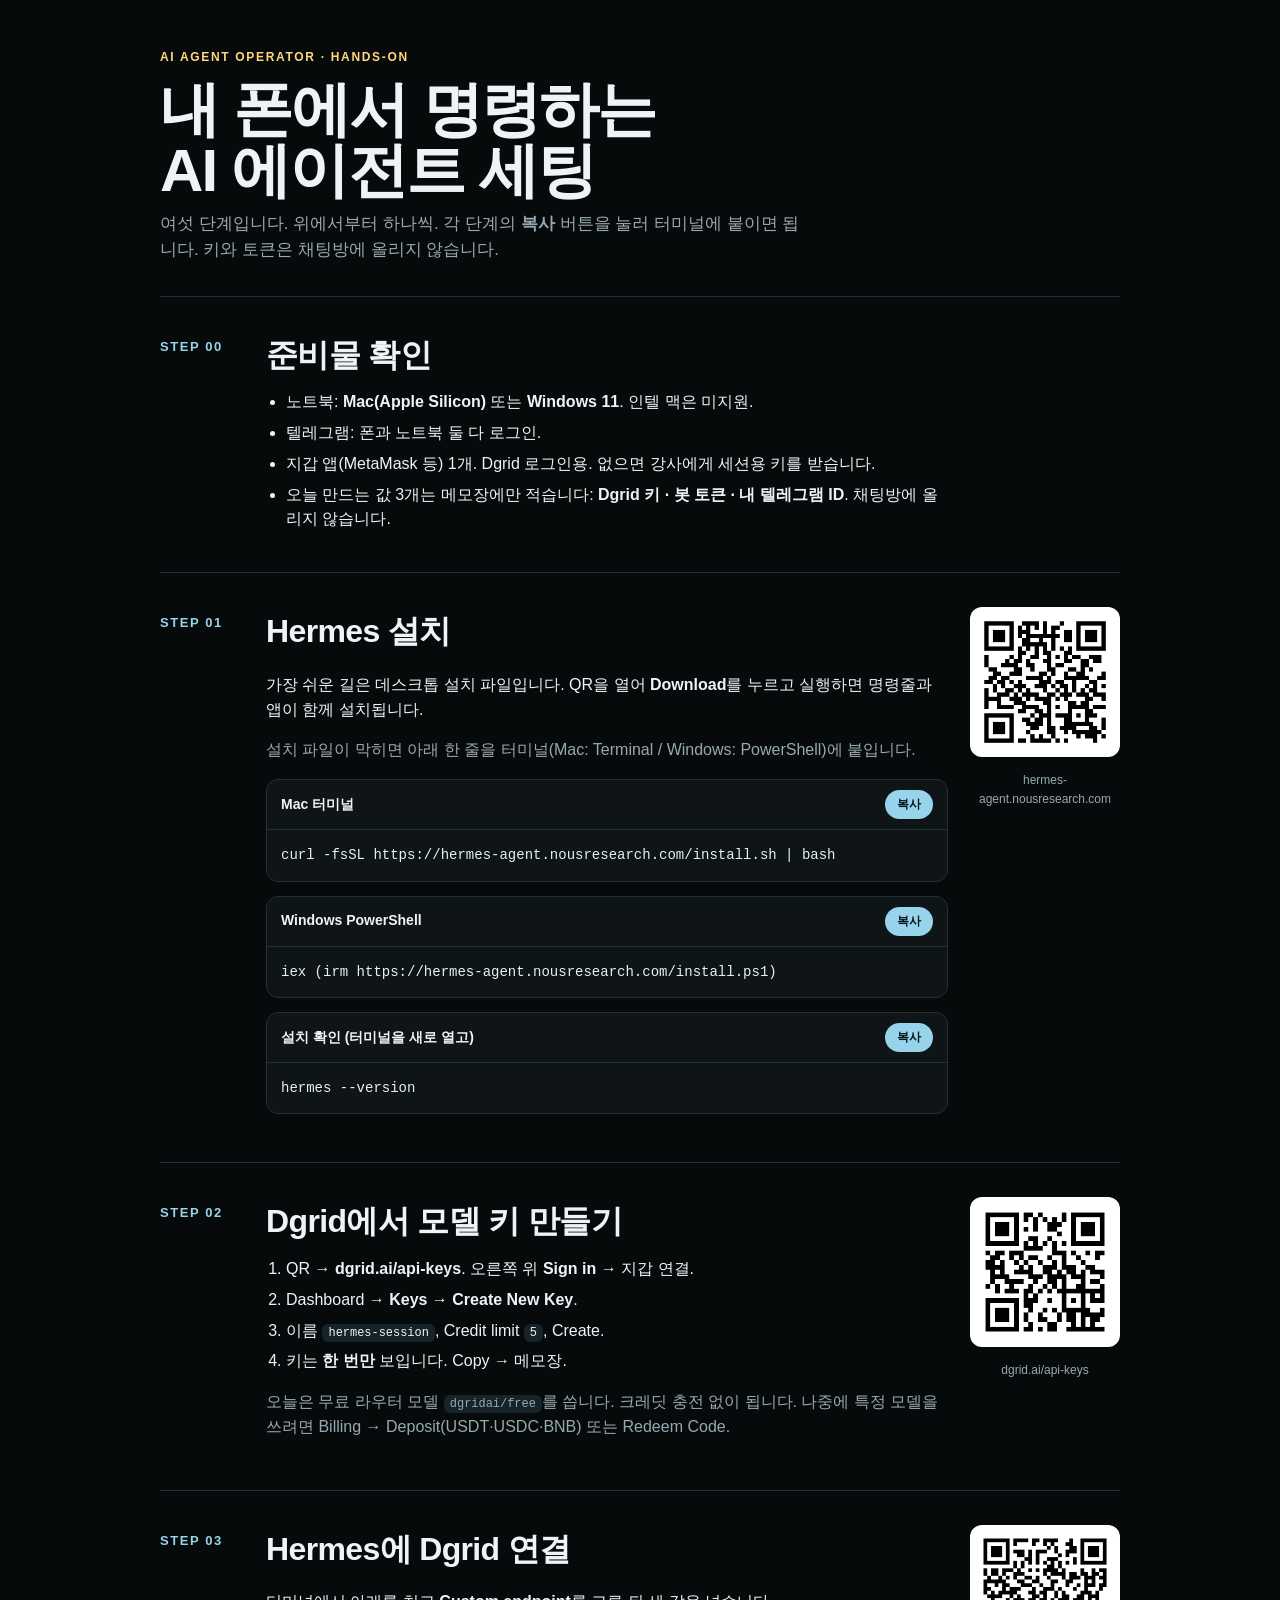
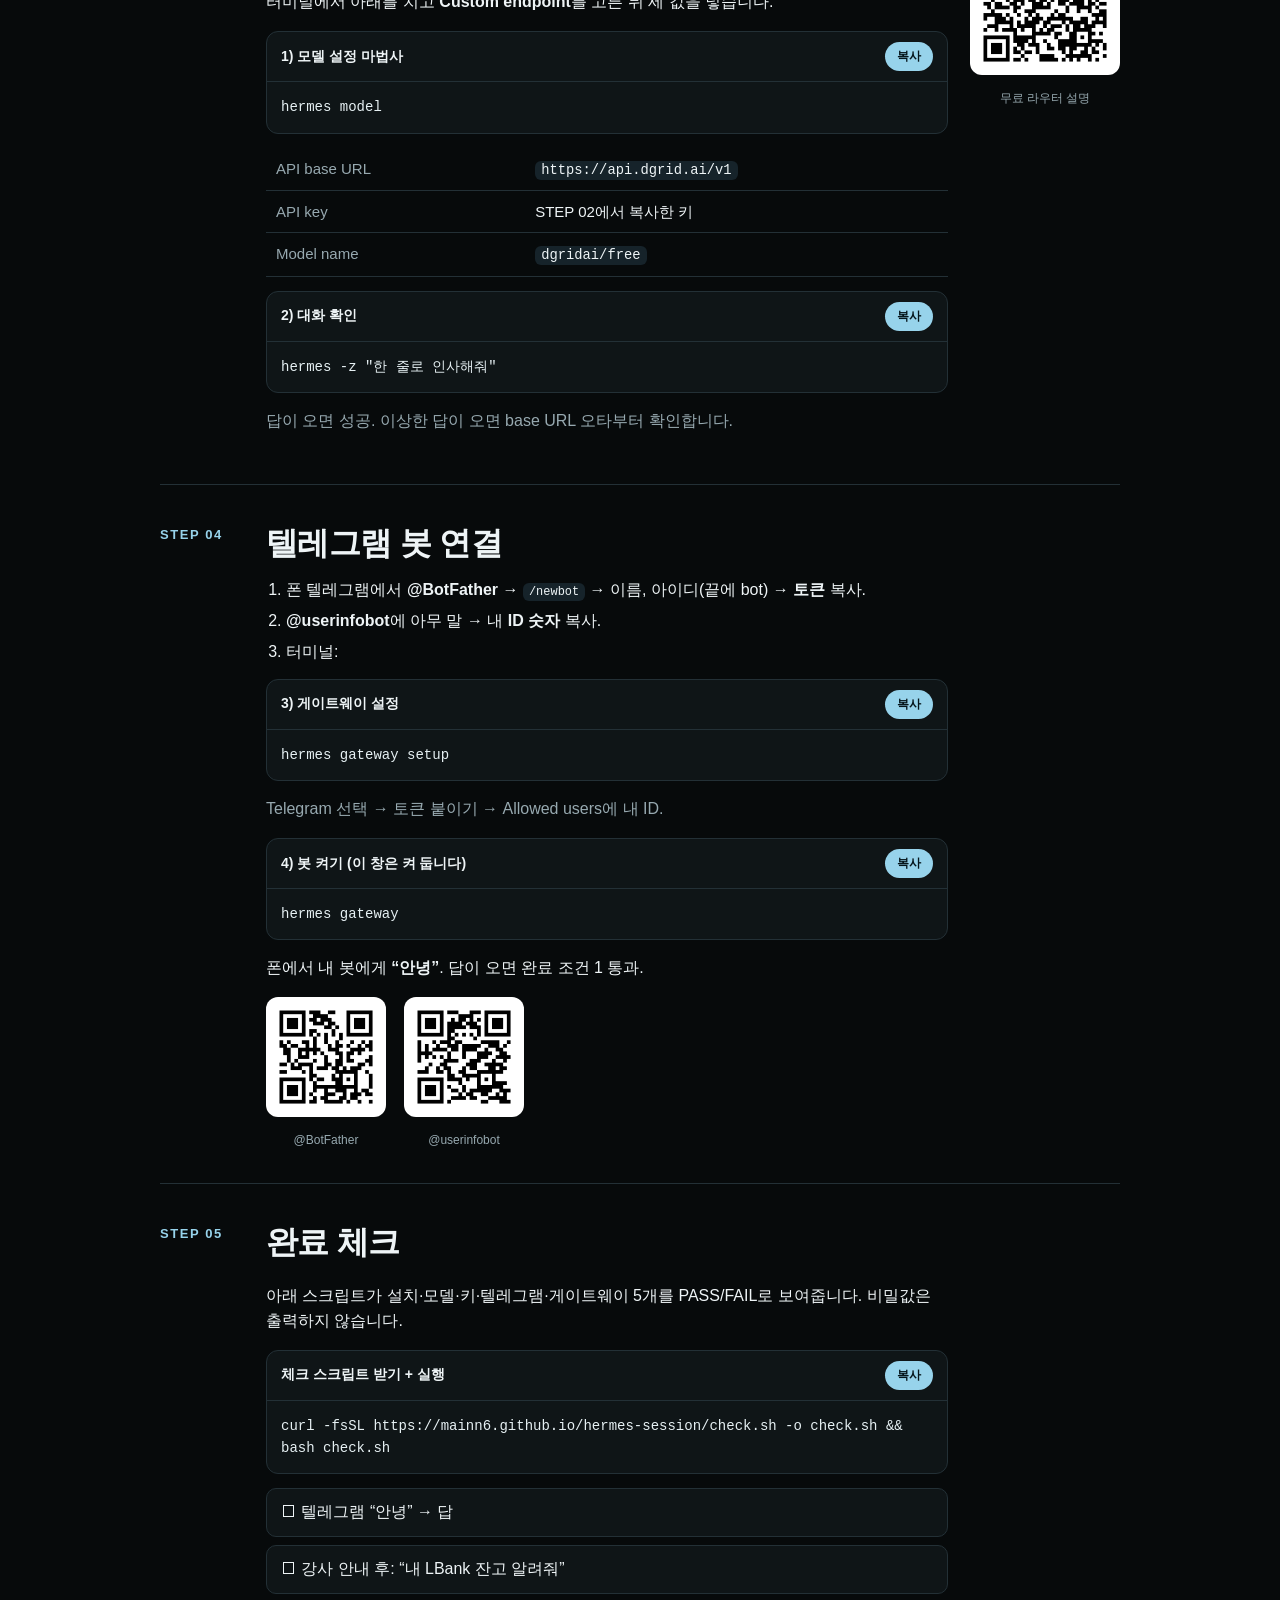
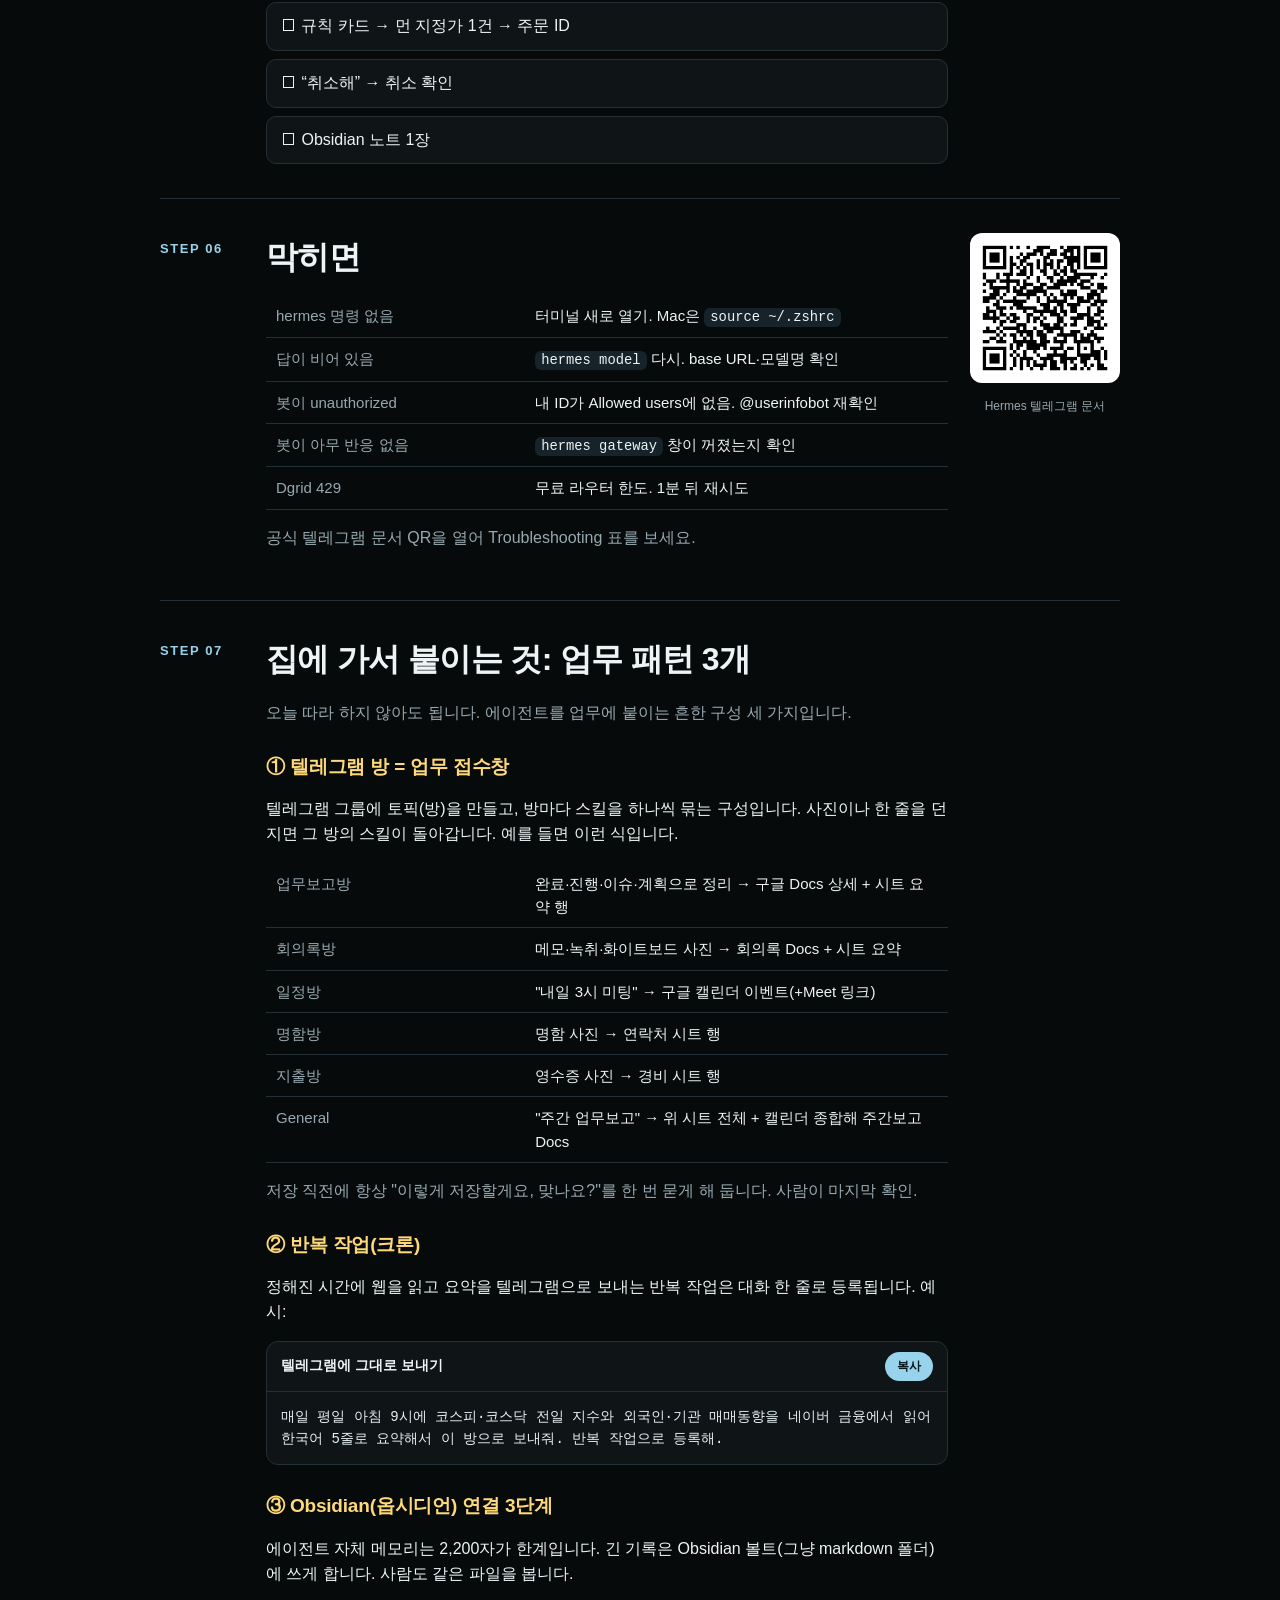
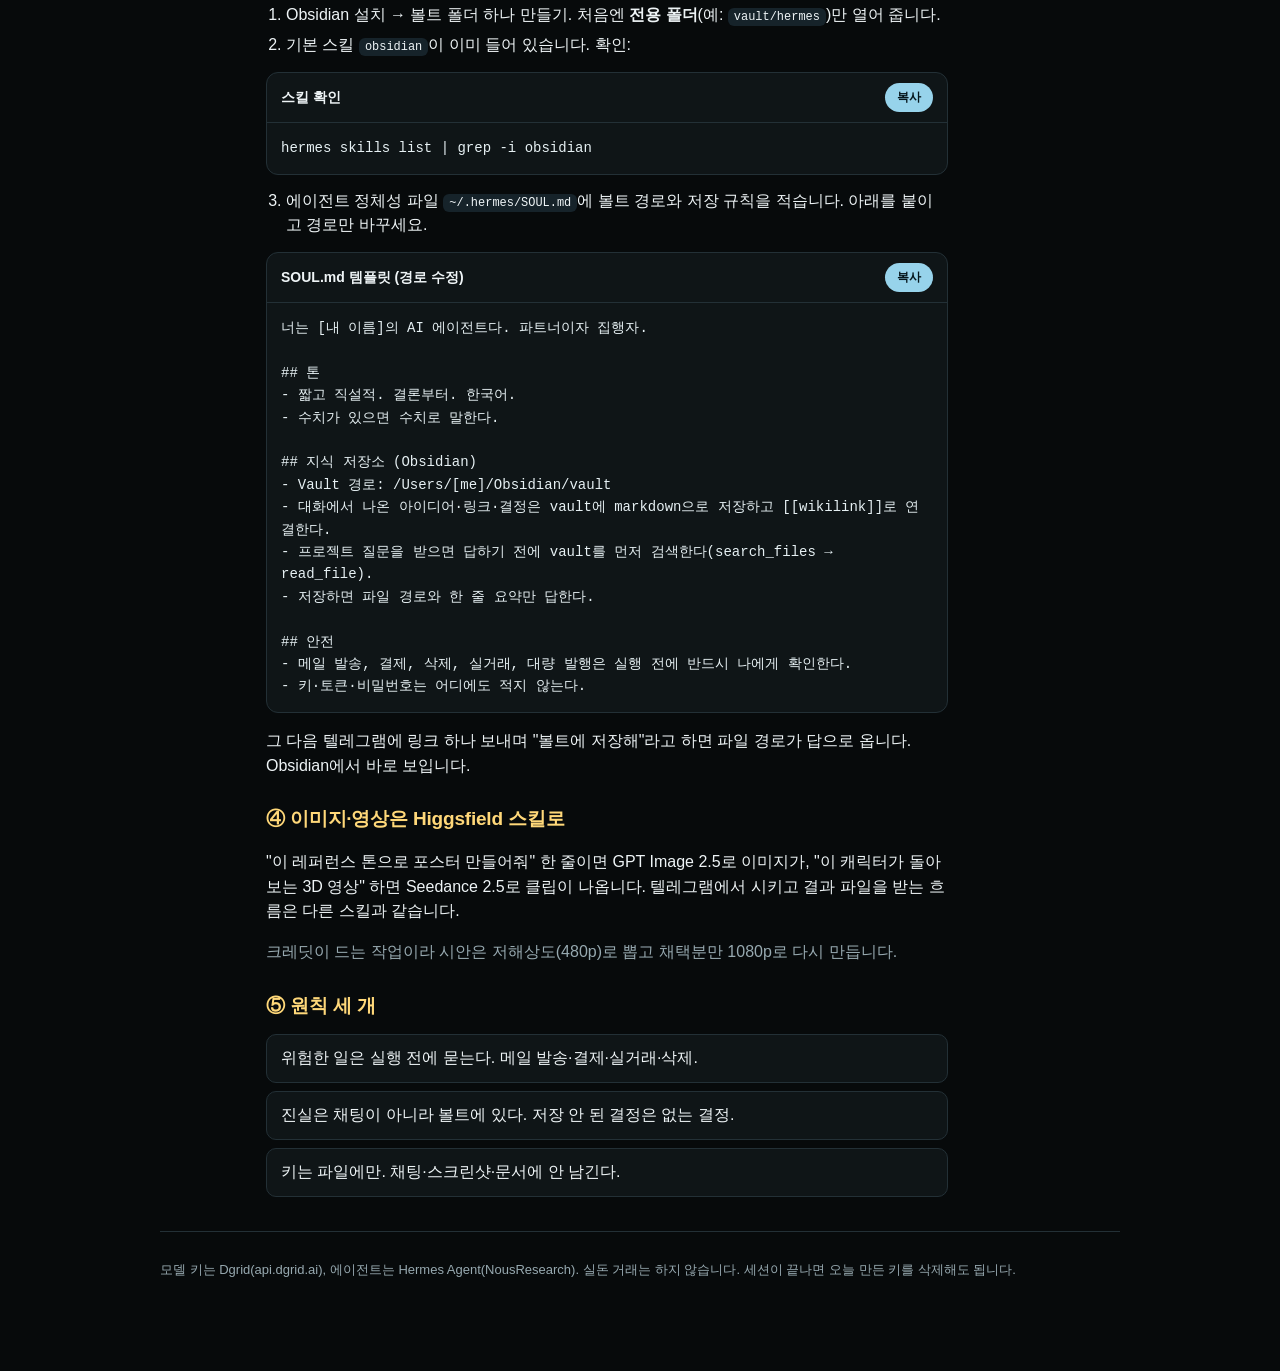
==== index.html @ 14e35024 "Hermes session kit: participant page, A4 guide, check.sh, deck" ====
<!doctype html><html lang="ko"><head><meta charset="utf-8"><meta name="viewport" content="width=device-width,initial-scale=1">
<title>Hermes 에이전트 세팅 — 참가자 페이지</title>
<style>
:root{--bg:#070a0b;--panel:#0f1517;--line:#233036;--ink:#eef4f6;--muted:#97a9b0;--acc:#97d3eb;--acc2:#ffd879}
*{box-sizing:border-box}body{margin:0;background:var(--bg);color:var(--ink);font-family:"IBM Plex Sans KR",Pretendard,-apple-system,"Segoe UI",sans-serif;line-height:1.55}
main{width:min(960px,calc(100% - 32px));margin:0 auto;padding-block:48px 96px}
header{padding-bottom:32px;border-bottom:1px solid var(--line)}.eyebrow{color:var(--acc2);font-size:12px;font-weight:700;letter-spacing:.14em;text-transform:uppercase}
h1{margin:12px 0 10px;font-size:clamp(34px,6vw,60px);line-height:1.02;letter-spacing:-.03em}header p{margin:0;color:var(--muted);font-size:17px;max-width:640px}
.step{display:grid;grid-template-columns:84px 1fr 150px;gap:22px;padding:34px 0;border-bottom:1px solid var(--line)}
.num{color:var(--acc);font-weight:800;font-size:13px;letter-spacing:.12em;padding-top:6px}h2{margin:0 0 10px;font-size:clamp(22px,3.4vw,32px);letter-spacing:-.02em}
.muted{color:var(--muted)}ol,ul{margin:8px 0 0;padding-left:20px}li{margin:6px 0}code{background:#16232a;padding:2px 6px;border-radius:6px;font-size:.92em}
.cmd{margin:14px 0;border:1px solid var(--line);border-radius:12px;background:var(--panel);overflow:hidden}.cmd-h{display:flex;justify-content:space-between;align-items:center;padding:10px 14px;border-bottom:1px solid var(--line);font-size:14px}
.cmd button{border:0;border-radius:999px;padding:6px 12px;background:var(--acc);color:#06161c;font-weight:800;cursor:pointer;font-size:12px}
pre{margin:0;padding:14px;white-space:pre-wrap;overflow-wrap:anywhere;font:14px/1.6 ui-monospace,SFMono-Regular,Menlo,monospace;color:#e6f0f3}
.kv{width:100%;border-collapse:collapse;margin:12px 0;font-size:15px}.kv td{padding:9px 10px;border-bottom:1px solid var(--line);vertical-align:top}.kv td:first-child{color:var(--muted);width:38%}
figure.qr{margin:0;text-align:center}figure img{width:100%;max-width:150px;border-radius:12px;background:#fff;padding:6px}figcaption{font-size:12px;color:var(--muted);margin-top:6px}
.qr2{display:flex;gap:18px;margin-top:14px}.qr2 figure{margin:0;text-align:center}.qr2 img{width:120px}
.checklist{display:grid;gap:8px;margin-top:14px}.check{padding:11px 14px;border:1px solid var(--line);border-radius:10px;background:var(--panel)}
footer{padding-top:28px;color:var(--muted);font-size:13px}
@media(max-width:760px){.step{grid-template-columns:1fr}figure.qr{text-align:left}figure.qr img{max-width:130px}}
h3{margin:26px 0 8px;font-size:19px;letter-spacing:-.01em;color:var(--acc2)}
</style></head><body><main>
<header><div class="eyebrow">AI Agent Operator · hands-on</div><h1>내 폰에서 명령하는<br>AI 에이전트 세팅</h1><p>여섯 단계입니다. 위에서부터 하나씩. 각 단계의 <b>복사</b> 버튼을 눌러 터미널에 붙이면 됩니다. 키와 토큰은 채팅방에 올리지 않습니다.</p></header>
<section class="step" id="step0"><div class="num">STEP 00</div><div class="body"><h2>준비물 확인</h2><ul><li>노트북: <b>Mac(Apple Silicon)</b> 또는 <b>Windows 11</b>. 인텔 맥은 미지원.</li><li>텔레그램: 폰과 노트북 둘 다 로그인.</li><li>지갑 앱(MetaMask 등) 1개. Dgrid 로그인용. 없으면 강사에게 세션용 키를 받습니다.</li><li>오늘 만드는 값 3개는 메모장에만 적습니다: <b>Dgrid 키 · 봇 토큰 · 내 텔레그램 ID</b>. 채팅방에 올리지 않습니다.</li></ul></div></section><section class="step" id="step1"><div class="num">STEP 01</div><div class="body"><h2>Hermes 설치</h2><p>가장 쉬운 길은 데스크톱 설치 파일입니다. QR을 열어 <b>Download</b>를 누르고 실행하면 명령줄과 앱이 함께 설치됩니다.</p><p class="muted">설치 파일이 막히면 아래 한 줄을 터미널(Mac: Terminal / Windows: PowerShell)에 붙입니다.</p><div class="cmd"><div class="cmd-h"><strong>Mac 터미널</strong><button onclick="cp(this)">복사</button></div><pre>curl -fsSL https://hermes-agent.nousresearch.com/install.sh | bash</pre></div><div class="cmd"><div class="cmd-h"><strong>Windows PowerShell</strong><button onclick="cp(this)">복사</button></div><pre>iex (irm https://hermes-agent.nousresearch.com/install.ps1)</pre></div><div class="cmd"><div class="cmd-h"><strong>설치 확인 (터미널을 새로 열고)</strong><button onclick="cp(this)">복사</button></div><pre>hermes --version</pre></div></div><figure class="qr"><img src="[data-uri]" alt="QR"><figcaption>hermes-agent.nousresearch.com</figcaption></figure></section><section class="step" id="step2"><div class="num">STEP 02</div><div class="body"><h2>Dgrid에서 모델 키 만들기</h2><ol><li>QR → <b>dgrid.ai/api-keys</b>. 오른쪽 위 <b>Sign in</b> → 지갑 연결.</li><li>Dashboard → <b>Keys</b> → <b>Create New Key</b>.</li><li>이름 <code>hermes-session</code>, Credit limit <code>5</code>, Create.</li><li>키는 <b>한 번만</b> 보입니다. Copy → 메모장.</li></ol><p class="muted">오늘은 무료 라우터 모델 <code>dgridai/free</code>를 씁니다. 크레딧 충전 없이 됩니다. 나중에 특정 모델을 쓰려면 Billing → Deposit(USDT·USDC·BNB) 또는 Redeem Code.</p></div><figure class="qr"><img src="[data-uri]" alt="QR"><figcaption>dgrid.ai/api-keys</figcaption></figure></section><section class="step" id="step3"><div class="num">STEP 03</div><div class="body"><h2>Hermes에 Dgrid 연결</h2><p>터미널에서 아래를 치고 <b>Custom endpoint</b>를 고른 뒤 세 값을 넣습니다.</p><div class="cmd"><div class="cmd-h"><strong>1) 모델 설정 마법사</strong><button onclick="cp(this)">복사</button></div><pre>hermes model</pre></div><table class="kv"><tr><td>API base URL</td><td><code>https://api.dgrid.ai/v1</code></td></tr><tr><td>API key</td><td>STEP 02에서 복사한 키</td></tr><tr><td>Model name</td><td><code>dgridai/free</code></td></tr></table><div class="cmd"><div class="cmd-h"><strong>2) 대화 확인</strong><button onclick="cp(this)">복사</button></div><pre>hermes -z "한 줄로 인사해줘"</pre></div><p class="muted">답이 오면 성공. 이상한 답이 오면 base URL 오타부터 확인합니다.</p></div><figure class="qr"><img src="[data-uri]" alt="QR"><figcaption>무료 라우터 설명</figcaption></figure></section><section class="step" id="step4"><div class="num">STEP 04</div><div class="body"><h2>텔레그램 봇 연결</h2><ol><li>폰 텔레그램에서 <b>@BotFather</b> → <code>/newbot</code> → 이름, 아이디(끝에 bot) → <b>토큰</b> 복사.</li><li><b>@userinfobot</b>에 아무 말 → 내 <b>ID 숫자</b> 복사.</li><li>터미널:</li></ol><div class="cmd"><div class="cmd-h"><strong>3) 게이트웨이 설정</strong><button onclick="cp(this)">복사</button></div><pre>hermes gateway setup</pre></div><p class="muted">Telegram 선택 → 토큰 붙이기 → Allowed users에 내 ID.</p><div class="cmd"><div class="cmd-h"><strong>4) 봇 켜기 (이 창은 켜 둡니다)</strong><button onclick="cp(this)">복사</button></div><pre>hermes gateway</pre></div><p>폰에서 내 봇에게 <b>“안녕”</b>. 답이 오면 완료 조건 1 통과.</p><div class="qr2"><figure><img src="[data-uri]"><figcaption>@BotFather</figcaption></figure><figure><img src="[data-uri]"><figcaption>@userinfobot</figcaption></figure></div></div></section><section class="step" id="step5"><div class="num">STEP 05</div><div class="body"><h2>완료 체크</h2><p>아래 스크립트가 설치·모델·키·텔레그램·게이트웨이 5개를 PASS/FAIL로 보여줍니다. 비밀값은 출력하지 않습니다.</p><div class="cmd"><div class="cmd-h"><strong>체크 스크립트 받기 + 실행</strong><button onclick="cp(this)">복사</button></div><pre>curl -fsSL https://mainn6.github.io/hermes-session/check.sh -o check.sh && bash check.sh</pre></div><div class="checklist"><div class="check">☐ 텔레그램 “안녕” → 답</div><div class="check">☐ 강사 안내 후: “내 LBank 잔고 알려줘”</div><div class="check">☐ 규칙 카드 → 먼 지정가 1건 → 주문 ID</div><div class="check">☐ “취소해” → 취소 확인</div><div class="check">☐ Obsidian 노트 1장</div></div></div></section><section class="step" id="step6"><div class="num">STEP 06</div><div class="body"><h2>막히면</h2><table class="kv"><tr><td>hermes 명령 없음</td><td>터미널 새로 열기. Mac은 <code>source ~/.zshrc</code></td></tr><tr><td>답이 비어 있음</td><td><code>hermes model</code> 다시. base URL·모델명 확인</td></tr><tr><td>봇이 unauthorized</td><td>내 ID가 Allowed users에 없음. @userinfobot 재확인</td></tr><tr><td>봇이 아무 반응 없음</td><td><code>hermes gateway</code> 창이 꺼졌는지 확인</td></tr><tr><td>Dgrid 429</td><td>무료 라우터 한도. 1분 뒤 재시도</td></tr></table><p class="muted">공식 텔레그램 문서 QR을 열어 Troubleshooting 표를 보세요.</p></div><figure class="qr"><img src="[data-uri]" alt="QR"><figcaption>Hermes 텔레그램 문서</figcaption></figure></section>
<section class="step" id="step7"><div class="num">STEP 07</div><div class="body"><h2>집에 가서 붙이는 것: 업무 패턴 3개</h2>
<p class="muted">오늘 따라 하지 않아도 됩니다. 에이전트를 업무에 붙이는 흔한 구성 세 가지입니다.</p>
<h3>① 텔레그램 방 = 업무 접수창</h3>
<p>텔레그램 그룹에 토픽(방)을 만들고, 방마다 스킬을 하나씩 묶는 구성입니다. 사진이나 한 줄을 던지면 그 방의 스킬이 돌아갑니다. 예를 들면 이런 식입니다.</p>
<table class="kv"><tr><td>업무보고방</td><td>완료·진행·이슈·계획으로 정리 → 구글 Docs 상세 + 시트 요약 행</td></tr><tr><td>회의록방</td><td>메모·녹취·화이트보드 사진 → 회의록 Docs + 시트 요약</td></tr><tr><td>일정방</td><td>"내일 3시 미팅" → 구글 캘린더 이벤트(+Meet 링크)</td></tr><tr><td>명함방</td><td>명함 사진 → 연락처 시트 행</td></tr><tr><td>지출방</td><td>영수증 사진 → 경비 시트 행</td></tr><tr><td>General</td><td>"주간 업무보고" → 위 시트 전체 + 캘린더 종합해 주간보고 Docs</td></tr></table>
<p class="muted">저장 직전에 항상 "이렇게 저장할게요, 맞나요?"를 한 번 묻게 해 둡니다. 사람이 마지막 확인.</p>
<h3>② 반복 작업(크론)</h3>
<p>정해진 시간에 웹을 읽고 요약을 텔레그램으로 보내는 반복 작업은 대화 한 줄로 등록됩니다. 예시:</p>
<div class="cmd"><div class="cmd-h"><strong>텔레그램에 그대로 보내기</strong><button onclick="cp(this)">복사</button></div><pre>매일 평일 아침 9시에 코스피·코스닥 전일 지수와 외국인·기관 매매동향을 네이버 금융에서 읽어 한국어 5줄로 요약해서 이 방으로 보내줘. 반복 작업으로 등록해.</pre></div>
<h3>③ Obsidian(옵시디언) 연결 3단계</h3>
<p>에이전트 자체 메모리는 2,200자가 한계입니다. 긴 기록은 Obsidian 볼트(그냥 markdown 폴더)에 쓰게 합니다. 사람도 같은 파일을 봅니다.</p>
<ol><li>Obsidian 설치 → 볼트 폴더 하나 만들기. 처음엔 <b>전용 폴더</b>(예: <code>vault/hermes</code>)만 열어 줍니다.</li><li>기본 스킬 <code>obsidian</code>이 이미 들어 있습니다. 확인:</li></ol>
<div class="cmd"><div class="cmd-h"><strong>스킬 확인</strong><button onclick="cp(this)">복사</button></div><pre>hermes skills list | grep -i obsidian</pre></div>
<ol start="3"><li>에이전트 정체성 파일 <code>~/.hermes/SOUL.md</code>에 볼트 경로와 저장 규칙을 적습니다. 아래를 붙이고 경로만 바꾸세요.</li></ol>
<div class="cmd"><div class="cmd-h"><strong>SOUL.md 템플릿 (경로 수정)</strong><button onclick="cp(this)">복사</button></div><pre>너는 [내 이름]의 AI 에이전트다. 파트너이자 집행자.

## 톤
- 짧고 직설적. 결론부터. 한국어.
- 수치가 있으면 수치로 말한다.

## 지식 저장소 (Obsidian)
- Vault 경로: /Users/[me]/Obsidian/vault
- 대화에서 나온 아이디어·링크·결정은 vault에 markdown으로 저장하고 [[wikilink]]로 연결한다.
- 프로젝트 질문을 받으면 답하기 전에 vault를 먼저 검색한다(search_files → read_file).
- 저장하면 파일 경로와 한 줄 요약만 답한다.

## 안전
- 메일 발송, 결제, 삭제, 실거래, 대량 발행은 실행 전에 반드시 나에게 확인한다.
- 키·토큰·비밀번호는 어디에도 적지 않는다.</pre></div>
<p>그 다음 텔레그램에 링크 하나 보내며 "볼트에 저장해"라고 하면 파일 경로가 답으로 옵니다. Obsidian에서 바로 보입니다.</p>
<h3>④ 이미지·영상은 Higgsfield 스킬로</h3>
<p>"이 레퍼런스 톤으로 포스터 만들어줘" 한 줄이면 GPT Image 2.5로 이미지가, "이 캐릭터가 돌아보는 3D 영상" 하면 Seedance 2.5로 클립이 나옵니다. 텔레그램에서 시키고 결과 파일을 받는 흐름은 다른 스킬과 같습니다.</p>
<p class="muted">크레딧이 드는 작업이라 시안은 저해상도(480p)로 뽑고 채택분만 1080p로 다시 만듭니다.</p>
<h3>⑤ 원칙 세 개</h3>
<div class="checklist"><div class="check">위험한 일은 실행 전에 묻는다. 메일 발송·결제·실거래·삭제.</div><div class="check">진실은 채팅이 아니라 볼트에 있다. 저장 안 된 결정은 없는 결정.</div><div class="check">키는 파일에만. 채팅·스크린샷·문서에 안 남긴다.</div></div>
</div><div></div></section>
<footer>모델 키는 Dgrid(api.dgrid.ai), 에이전트는 Hermes Agent(NousResearch). 실돈 거래는 하지 않습니다. 세션이 끝나면 오늘 만든 키를 삭제해도 됩니다.</footer>
</main>
<script>function cp(b){const t=b.closest('.cmd').querySelector('pre').innerText;navigator.clipboard.writeText(t).then(()=>{b.textContent='복사됨';setTimeout(()=>b.textContent='복사',1400)})}</script>
</body></html>
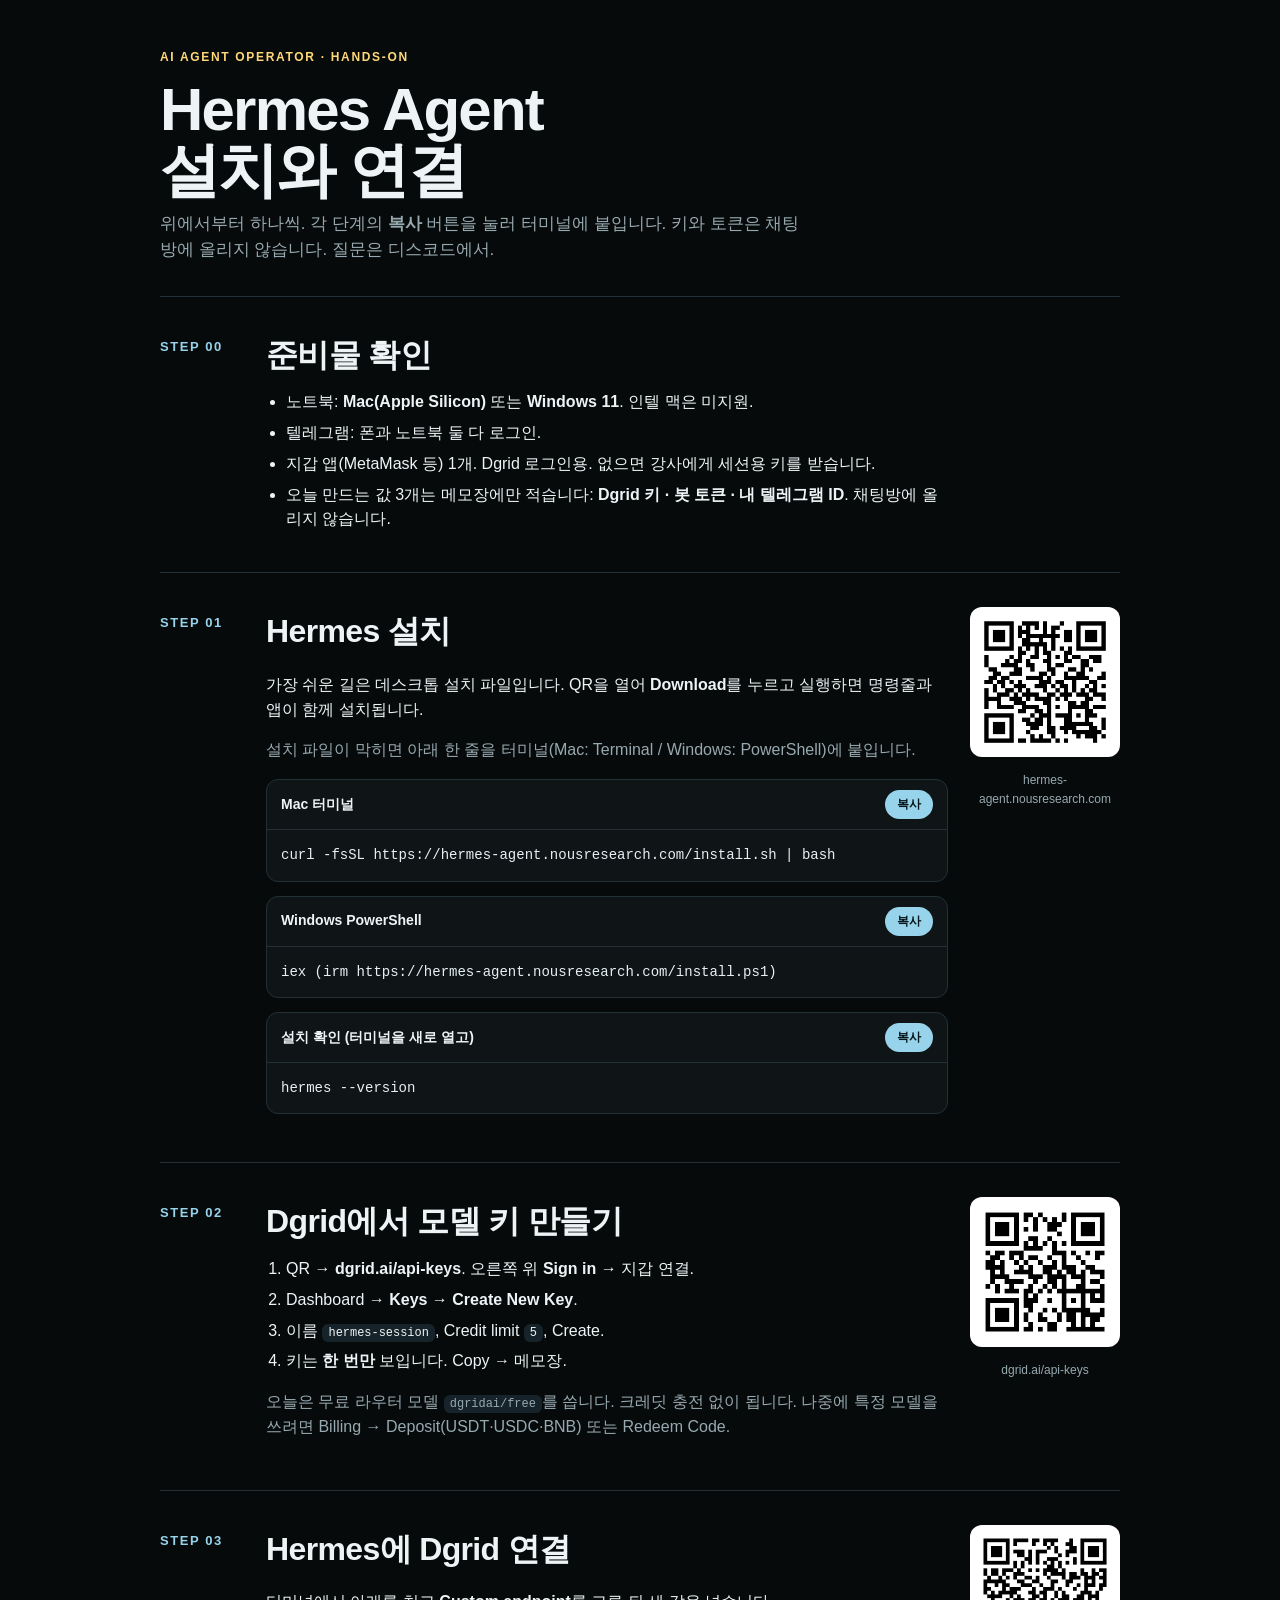
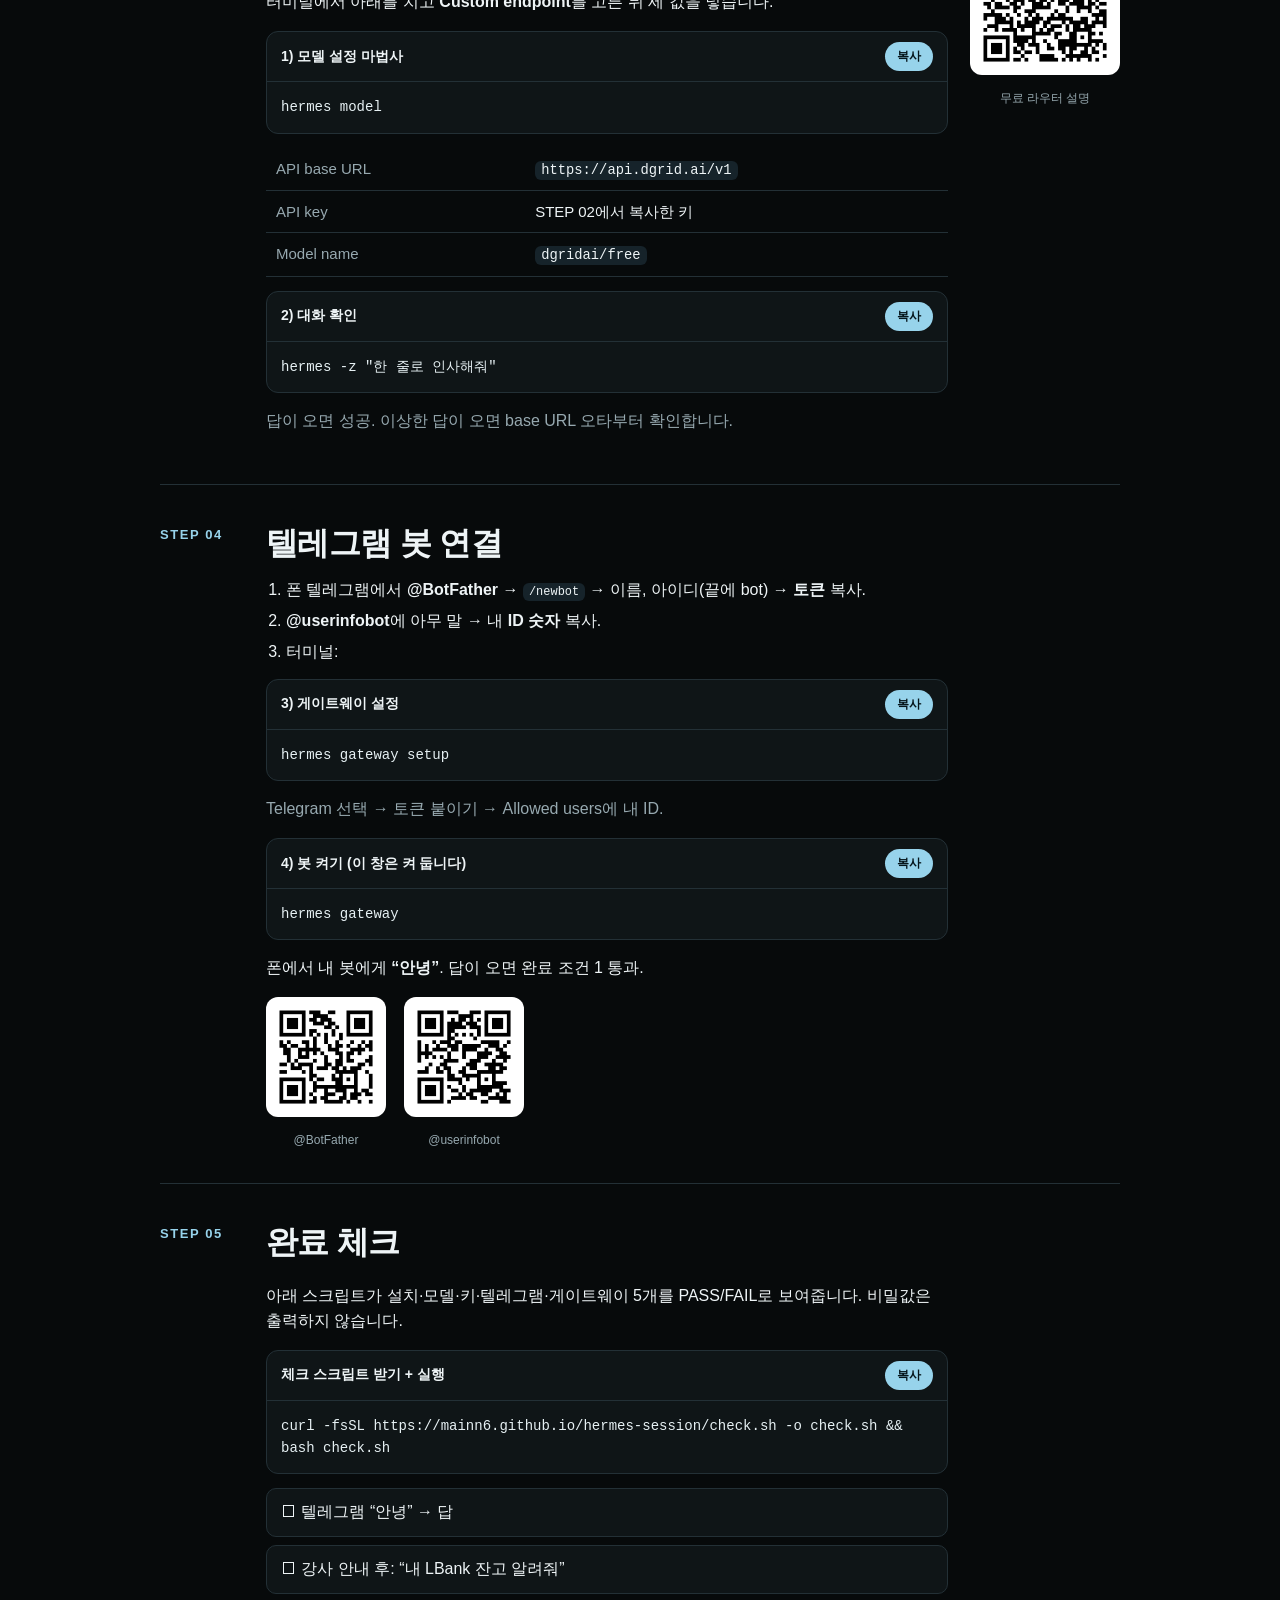
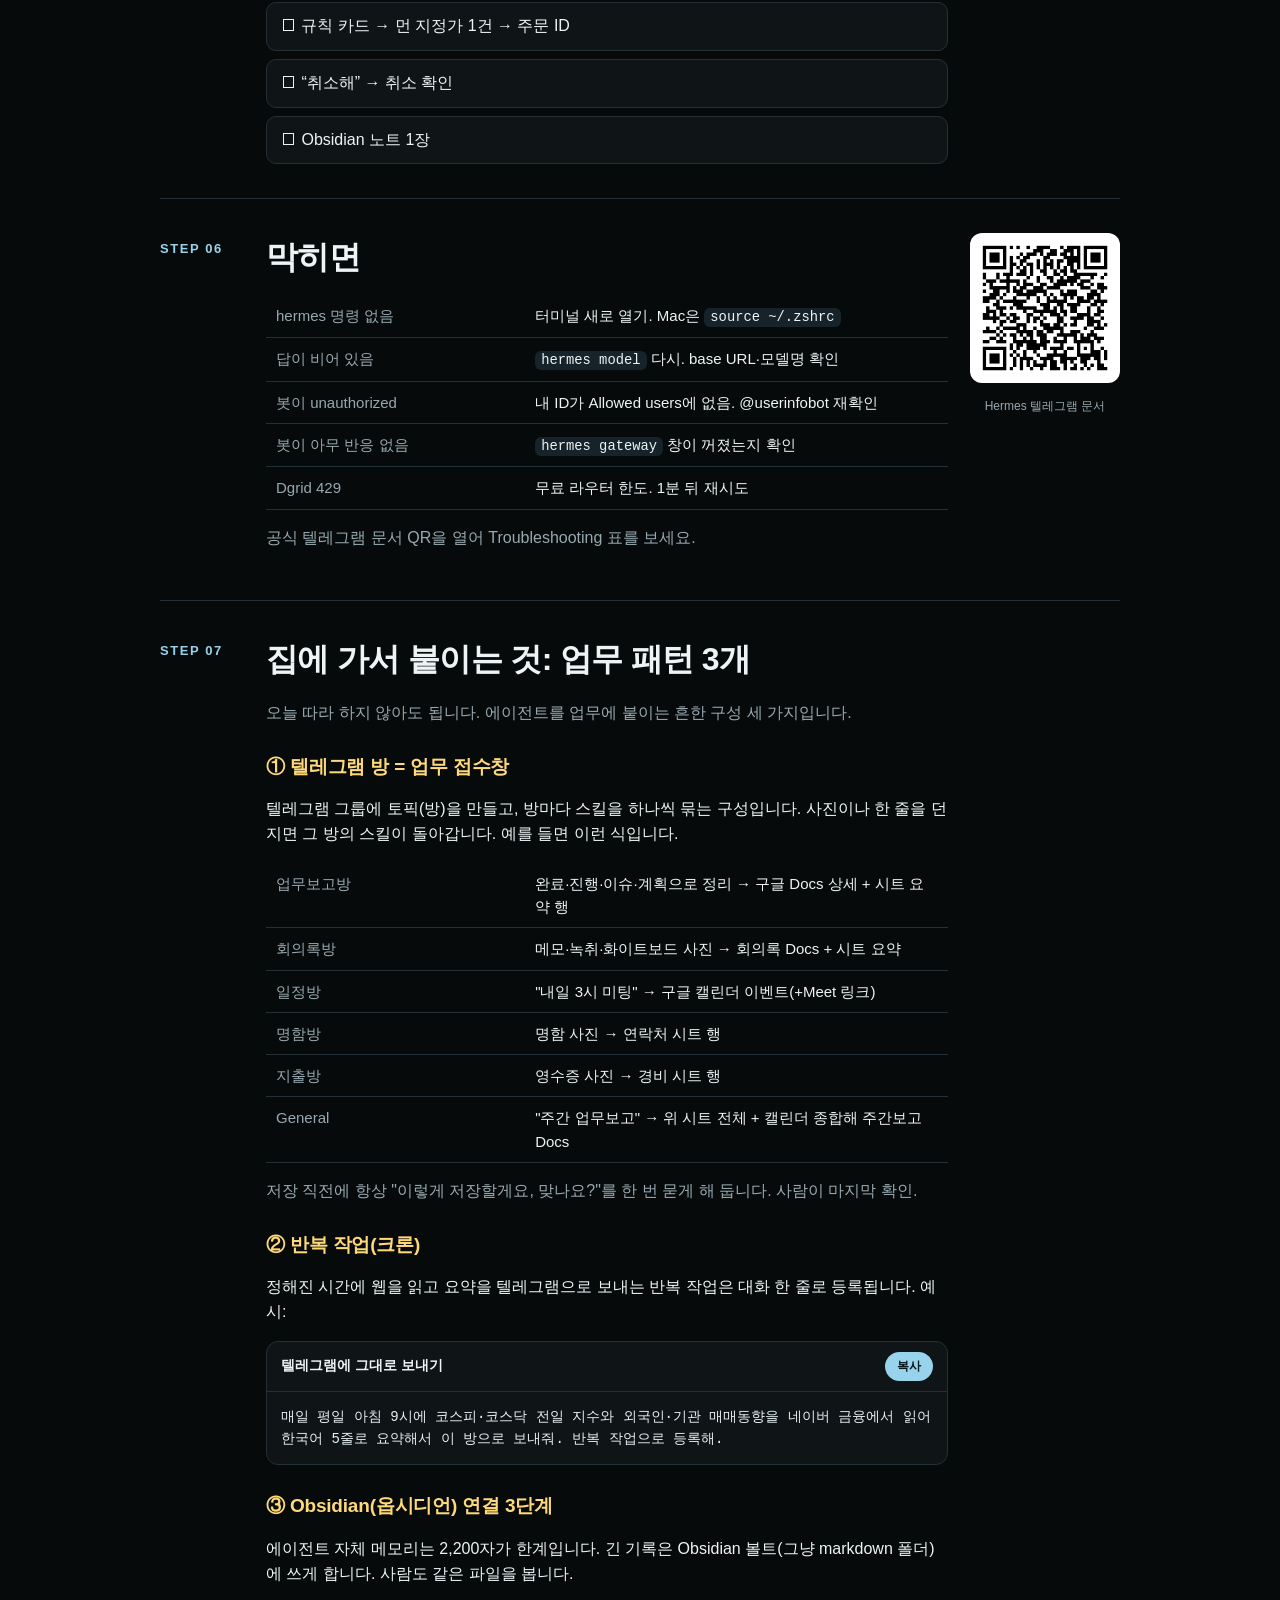
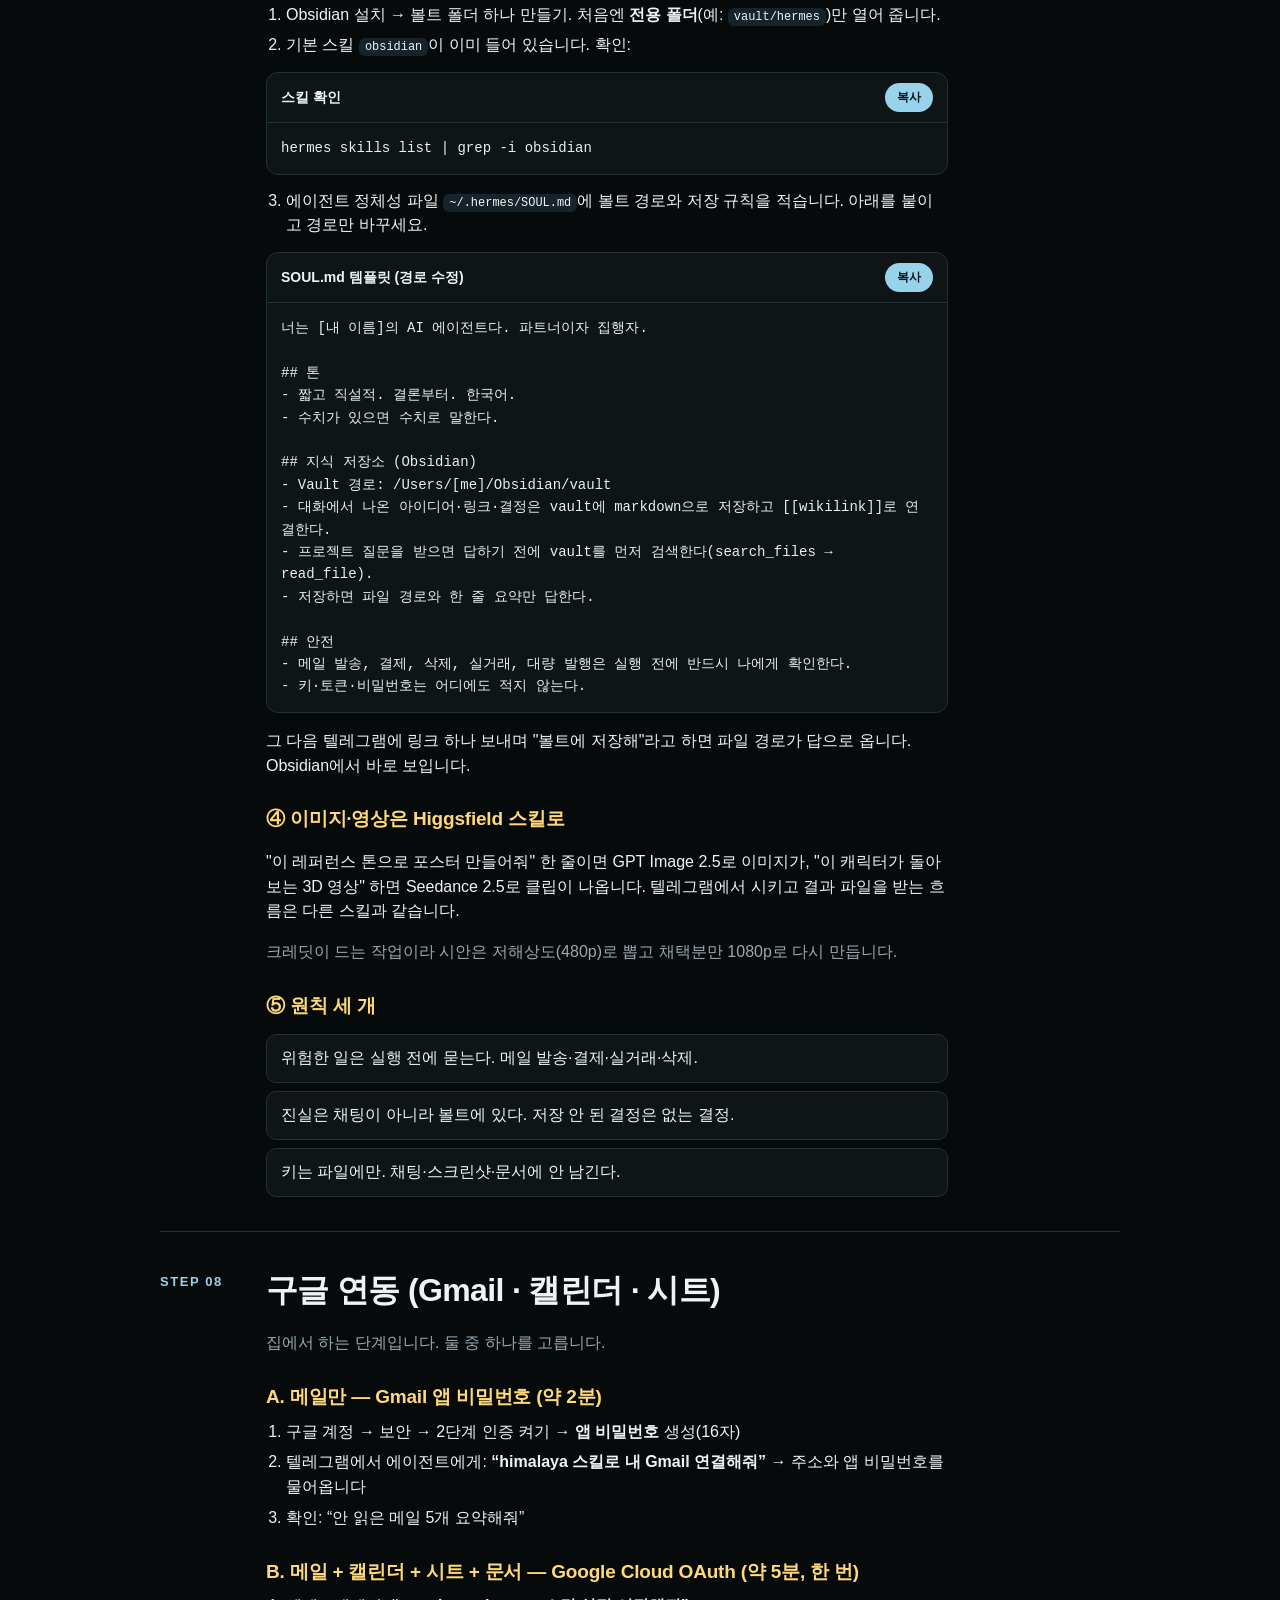
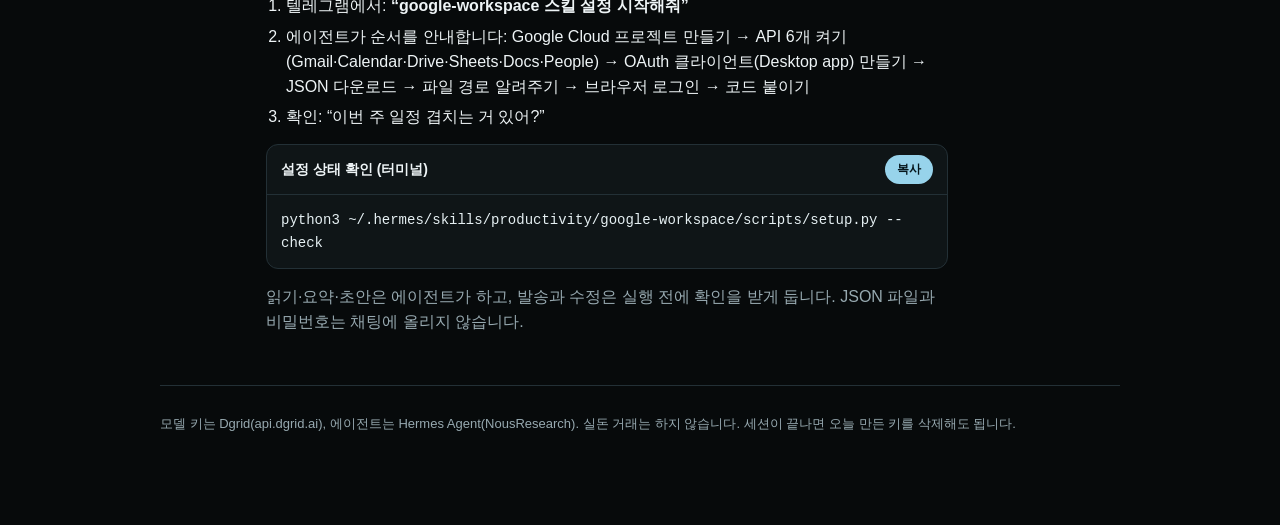
==== commit 3dce4db5: "v2: explanation deck (14), Discord funnel, Google integration step, participant messages" ====
--- a/index.html
+++ b/index.html
@@ -20,7 +20,7 @@
 @media(max-width:760px){.step{grid-template-columns:1fr}figure.qr{text-align:left}figure.qr img{max-width:130px}}
 h3{margin:26px 0 8px;font-size:19px;letter-spacing:-.01em;color:var(--acc2)}
 </style></head><body><main>
-<header><div class="eyebrow">AI Agent Operator · hands-on</div><h1>내 폰에서 명령하는<br>AI 에이전트 세팅</h1><p>여섯 단계입니다. 위에서부터 하나씩. 각 단계의 <b>복사</b> 버튼을 눌러 터미널에 붙이면 됩니다. 키와 토큰은 채팅방에 올리지 않습니다.</p></header>
+<header><div class="eyebrow">AI Agent Operator · hands-on</div><h1>Hermes Agent<br>설치와 연결</h1><p>위에서부터 하나씩. 각 단계의 <b>복사</b> 버튼을 눌러 터미널에 붙입니다. 키와 토큰은 채팅방에 올리지 않습니다. 질문은 디스코드에서.</p></header>
 <section class="step" id="step0"><div class="num">STEP 00</div><div class="body"><h2>준비물 확인</h2><ul><li>노트북: <b>Mac(Apple Silicon)</b> 또는 <b>Windows 11</b>. 인텔 맥은 미지원.</li><li>텔레그램: 폰과 노트북 둘 다 로그인.</li><li>지갑 앱(MetaMask 등) 1개. Dgrid 로그인용. 없으면 강사에게 세션용 키를 받습니다.</li><li>오늘 만드는 값 3개는 메모장에만 적습니다: <b>Dgrid 키 · 봇 토큰 · 내 텔레그램 ID</b>. 채팅방에 올리지 않습니다.</li></ul></div></section><section class="step" id="step1"><div class="num">STEP 01</div><div class="body"><h2>Hermes 설치</h2><p>가장 쉬운 길은 데스크톱 설치 파일입니다. QR을 열어 <b>Download</b>를 누르고 실행하면 명령줄과 앱이 함께 설치됩니다.</p><p class="muted">설치 파일이 막히면 아래 한 줄을 터미널(Mac: Terminal / Windows: PowerShell)에 붙입니다.</p><div class="cmd"><div class="cmd-h"><strong>Mac 터미널</strong><button onclick="cp(this)">복사</button></div><pre>curl -fsSL https://hermes-agent.nousresearch.com/install.sh | bash</pre></div><div class="cmd"><div class="cmd-h"><strong>Windows PowerShell</strong><button onclick="cp(this)">복사</button></div><pre>iex (irm https://hermes-agent.nousresearch.com/install.ps1)</pre></div><div class="cmd"><div class="cmd-h"><strong>설치 확인 (터미널을 새로 열고)</strong><button onclick="cp(this)">복사</button></div><pre>hermes --version</pre></div></div><figure class="qr"><img src="[data-uri]" alt="QR"><figcaption>hermes-agent.nousresearch.com</figcaption></figure></section><section class="step" id="step2"><div class="num">STEP 02</div><div class="body"><h2>Dgrid에서 모델 키 만들기</h2><ol><li>QR → <b>dgrid.ai/api-keys</b>. 오른쪽 위 <b>Sign in</b> → 지갑 연결.</li><li>Dashboard → <b>Keys</b> → <b>Create New Key</b>.</li><li>이름 <code>hermes-session</code>, Credit limit <code>5</code>, Create.</li><li>키는 <b>한 번만</b> 보입니다. Copy → 메모장.</li></ol><p class="muted">오늘은 무료 라우터 모델 <code>dgridai/free</code>를 씁니다. 크레딧 충전 없이 됩니다. 나중에 특정 모델을 쓰려면 Billing → Deposit(USDT·USDC·BNB) 또는 Redeem Code.</p></div><figure class="qr"><img src="[data-uri]" alt="QR"><figcaption>dgrid.ai/api-keys</figcaption></figure></section><section class="step" id="step3"><div class="num">STEP 03</div><div class="body"><h2>Hermes에 Dgrid 연결</h2><p>터미널에서 아래를 치고 <b>Custom endpoint</b>를 고른 뒤 세 값을 넣습니다.</p><div class="cmd"><div class="cmd-h"><strong>1) 모델 설정 마법사</strong><button onclick="cp(this)">복사</button></div><pre>hermes model</pre></div><table class="kv"><tr><td>API base URL</td><td><code>https://api.dgrid.ai/v1</code></td></tr><tr><td>API key</td><td>STEP 02에서 복사한 키</td></tr><tr><td>Model name</td><td><code>dgridai/free</code></td></tr></table><div class="cmd"><div class="cmd-h"><strong>2) 대화 확인</strong><button onclick="cp(this)">복사</button></div><pre>hermes -z "한 줄로 인사해줘"</pre></div><p class="muted">답이 오면 성공. 이상한 답이 오면 base URL 오타부터 확인합니다.</p></div><figure class="qr"><img src="[data-uri]" alt="QR"><figcaption>무료 라우터 설명</figcaption></figure></section><section class="step" id="step4"><div class="num">STEP 04</div><div class="body"><h2>텔레그램 봇 연결</h2><ol><li>폰 텔레그램에서 <b>@BotFather</b> → <code>/newbot</code> → 이름, 아이디(끝에 bot) → <b>토큰</b> 복사.</li><li><b>@userinfobot</b>에 아무 말 → 내 <b>ID 숫자</b> 복사.</li><li>터미널:</li></ol><div class="cmd"><div class="cmd-h"><strong>3) 게이트웨이 설정</strong><button onclick="cp(this)">복사</button></div><pre>hermes gateway setup</pre></div><p class="muted">Telegram 선택 → 토큰 붙이기 → Allowed users에 내 ID.</p><div class="cmd"><div class="cmd-h"><strong>4) 봇 켜기 (이 창은 켜 둡니다)</strong><button onclick="cp(this)">복사</button></div><pre>hermes gateway</pre></div><p>폰에서 내 봇에게 <b>“안녕”</b>. 답이 오면 완료 조건 1 통과.</p><div class="qr2"><figure><img src="[data-uri]"><figcaption>@BotFather</figcaption></figure><figure><img src="[data-uri]"><figcaption>@userinfobot</figcaption></figure></div></div></section><section class="step" id="step5"><div class="num">STEP 05</div><div class="body"><h2>완료 체크</h2><p>아래 스크립트가 설치·모델·키·텔레그램·게이트웨이 5개를 PASS/FAIL로 보여줍니다. 비밀값은 출력하지 않습니다.</p><div class="cmd"><div class="cmd-h"><strong>체크 스크립트 받기 + 실행</strong><button onclick="cp(this)">복사</button></div><pre>curl -fsSL https://mainn6.github.io/hermes-session/check.sh -o check.sh && bash check.sh</pre></div><div class="checklist"><div class="check">☐ 텔레그램 “안녕” → 답</div><div class="check">☐ 강사 안내 후: “내 LBank 잔고 알려줘”</div><div class="check">☐ 규칙 카드 → 먼 지정가 1건 → 주문 ID</div><div class="check">☐ “취소해” → 취소 확인</div><div class="check">☐ Obsidian 노트 1장</div></div></div></section><section class="step" id="step6"><div class="num">STEP 06</div><div class="body"><h2>막히면</h2><table class="kv"><tr><td>hermes 명령 없음</td><td>터미널 새로 열기. Mac은 <code>source ~/.zshrc</code></td></tr><tr><td>답이 비어 있음</td><td><code>hermes model</code> 다시. base URL·모델명 확인</td></tr><tr><td>봇이 unauthorized</td><td>내 ID가 Allowed users에 없음. @userinfobot 재확인</td></tr><tr><td>봇이 아무 반응 없음</td><td><code>hermes gateway</code> 창이 꺼졌는지 확인</td></tr><tr><td>Dgrid 429</td><td>무료 라우터 한도. 1분 뒤 재시도</td></tr></table><p class="muted">공식 텔레그램 문서 QR을 열어 Troubleshooting 표를 보세요.</p></div><figure class="qr"><img src="[data-uri]" alt="QR"><figcaption>Hermes 텔레그램 문서</figcaption></figure></section>
 <section class="step" id="step7"><div class="num">STEP 07</div><div class="body"><h2>집에 가서 붙이는 것: 업무 패턴 3개</h2>
 <p class="muted">오늘 따라 하지 않아도 됩니다. 에이전트를 업무에 붙이는 흔한 구성 세 가지입니다.</p>
@@ -58,6 +58,14 @@
 <h3>⑤ 원칙 세 개</h3>
 <div class="checklist"><div class="check">위험한 일은 실행 전에 묻는다. 메일 발송·결제·실거래·삭제.</div><div class="check">진실은 채팅이 아니라 볼트에 있다. 저장 안 된 결정은 없는 결정.</div><div class="check">키는 파일에만. 채팅·스크린샷·문서에 안 남긴다.</div></div>
 </div><div></div></section>
+<section class="step" id="step8"><div class="num">STEP 08</div><div class="body"><h2>구글 연동 (Gmail · 캘린더 · 시트)</h2>
+<p class="muted">집에서 하는 단계입니다. 둘 중 하나를 고릅니다.</p>
+<h3>A. 메일만 — Gmail 앱 비밀번호 (약 2분)</h3>
+<ol><li>구글 계정 → 보안 → 2단계 인증 켜기 → <b>앱 비밀번호</b> 생성(16자)</li><li>텔레그램에서 에이전트에게: <b>“himalaya 스킬로 내 Gmail 연결해줘”</b> → 주소와 앱 비밀번호를 물어옵니다</li><li>확인: “안 읽은 메일 5개 요약해줘”</li></ol>
+<h3>B. 메일 + 캘린더 + 시트 + 문서 — Google Cloud OAuth (약 5분, 한 번)</h3>
+<ol><li>텔레그램에서: <b>“google-workspace 스킬 설정 시작해줘”</b></li><li>에이전트가 순서를 안내합니다: Google Cloud 프로젝트 만들기 → API 6개 켜기(Gmail·Calendar·Drive·Sheets·Docs·People) → OAuth 클라이언트(Desktop app) 만들기 → JSON 다운로드 → 파일 경로 알려주기 → 브라우저 로그인 → 코드 붙이기</li><li>확인: “이번 주 일정 겹치는 거 있어?”</li></ol><div class="cmd"><div class="cmd-h"><strong>설정 상태 확인 (터미널)</strong><button onclick="cp(this)">복사</button></div><pre>python3 ~/.hermes/skills/productivity/google-workspace/scripts/setup.py --check</pre></div>
+<p class="muted">읽기·요약·초안은 에이전트가 하고, 발송과 수정은 실행 전에 확인을 받게 둡니다. JSON 파일과 비밀번호는 채팅에 올리지 않습니다.</p>
+</div><div></div></section>
 <footer>모델 키는 Dgrid(api.dgrid.ai), 에이전트는 Hermes Agent(NousResearch). 실돈 거래는 하지 않습니다. 세션이 끝나면 오늘 만든 키를 삭제해도 됩니다.</footer>
 </main>
 <script>function cp(b){const t=b.closest('.cmd').querySelector('pre').innerText;navigator.clipboard.writeText(t).then(()=>{b.textContent='복사됨';setTimeout(()=>b.textContent='복사',1400)})}</script>
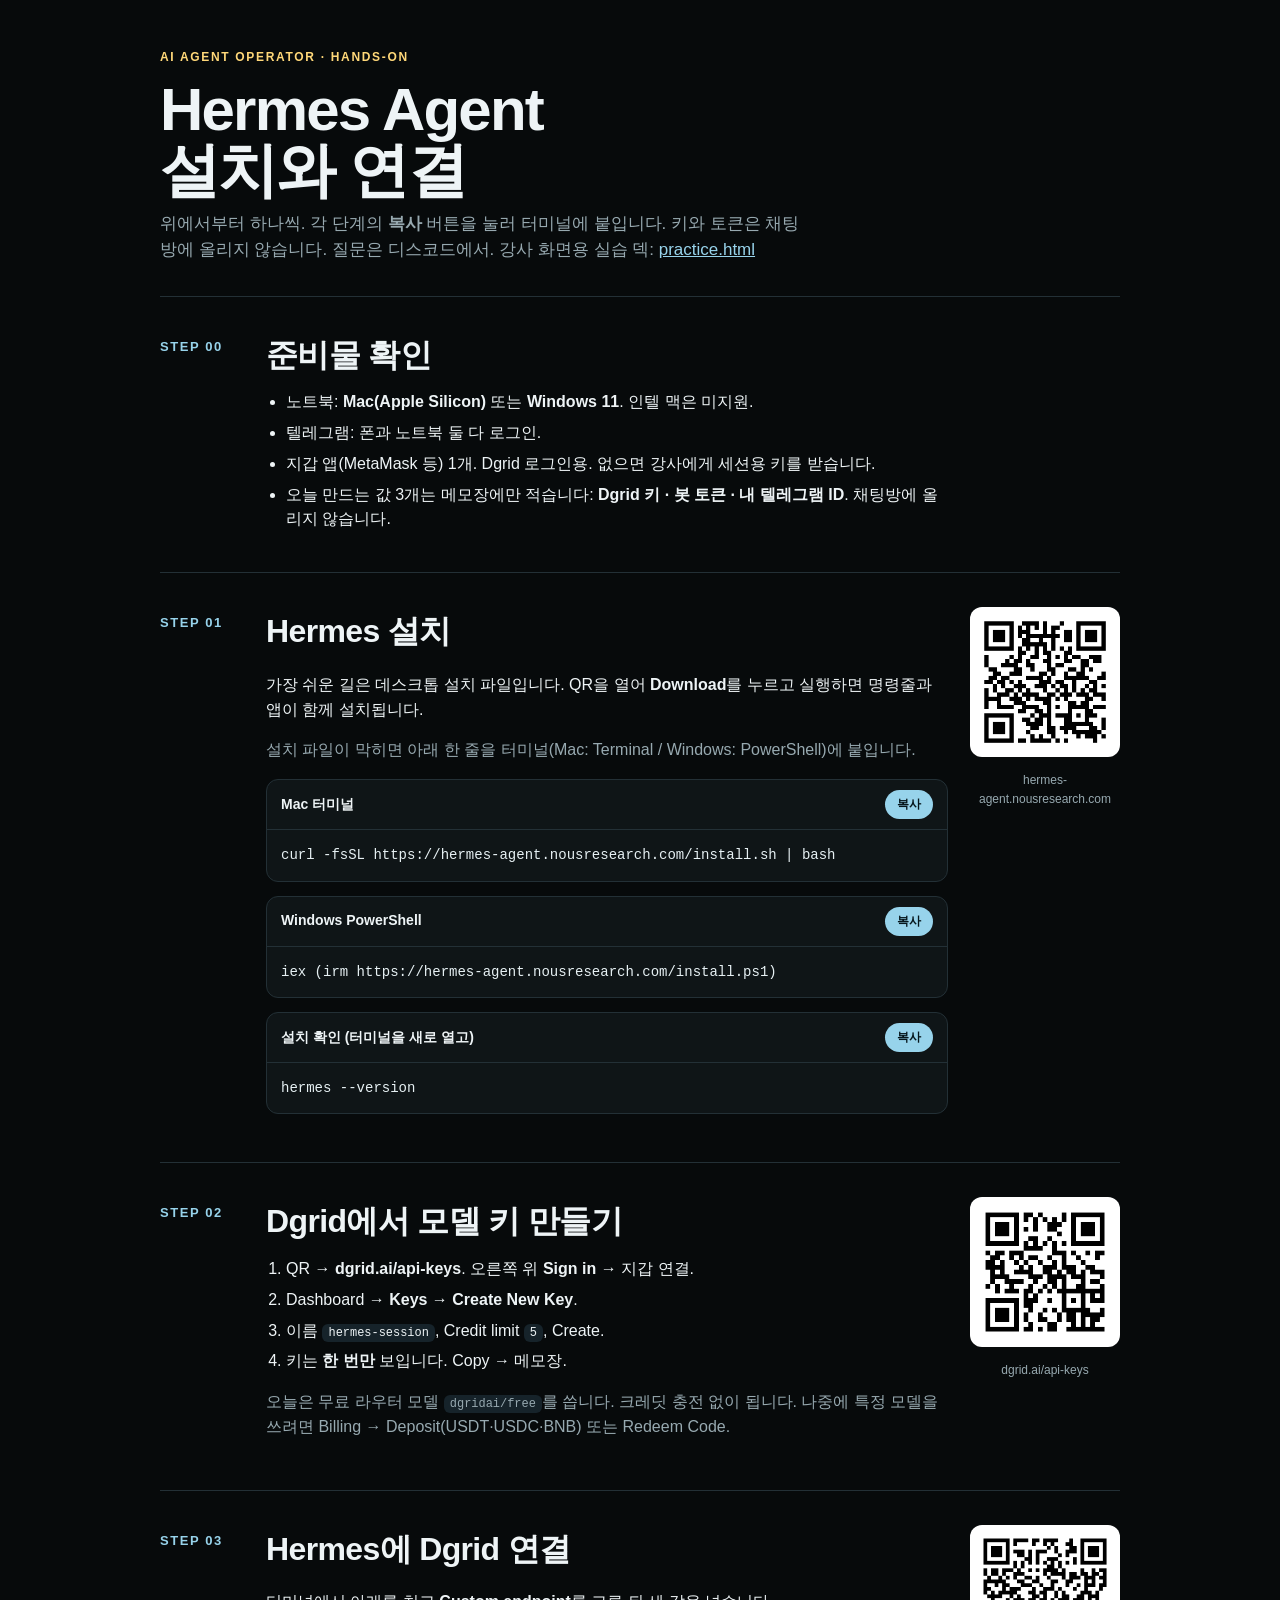
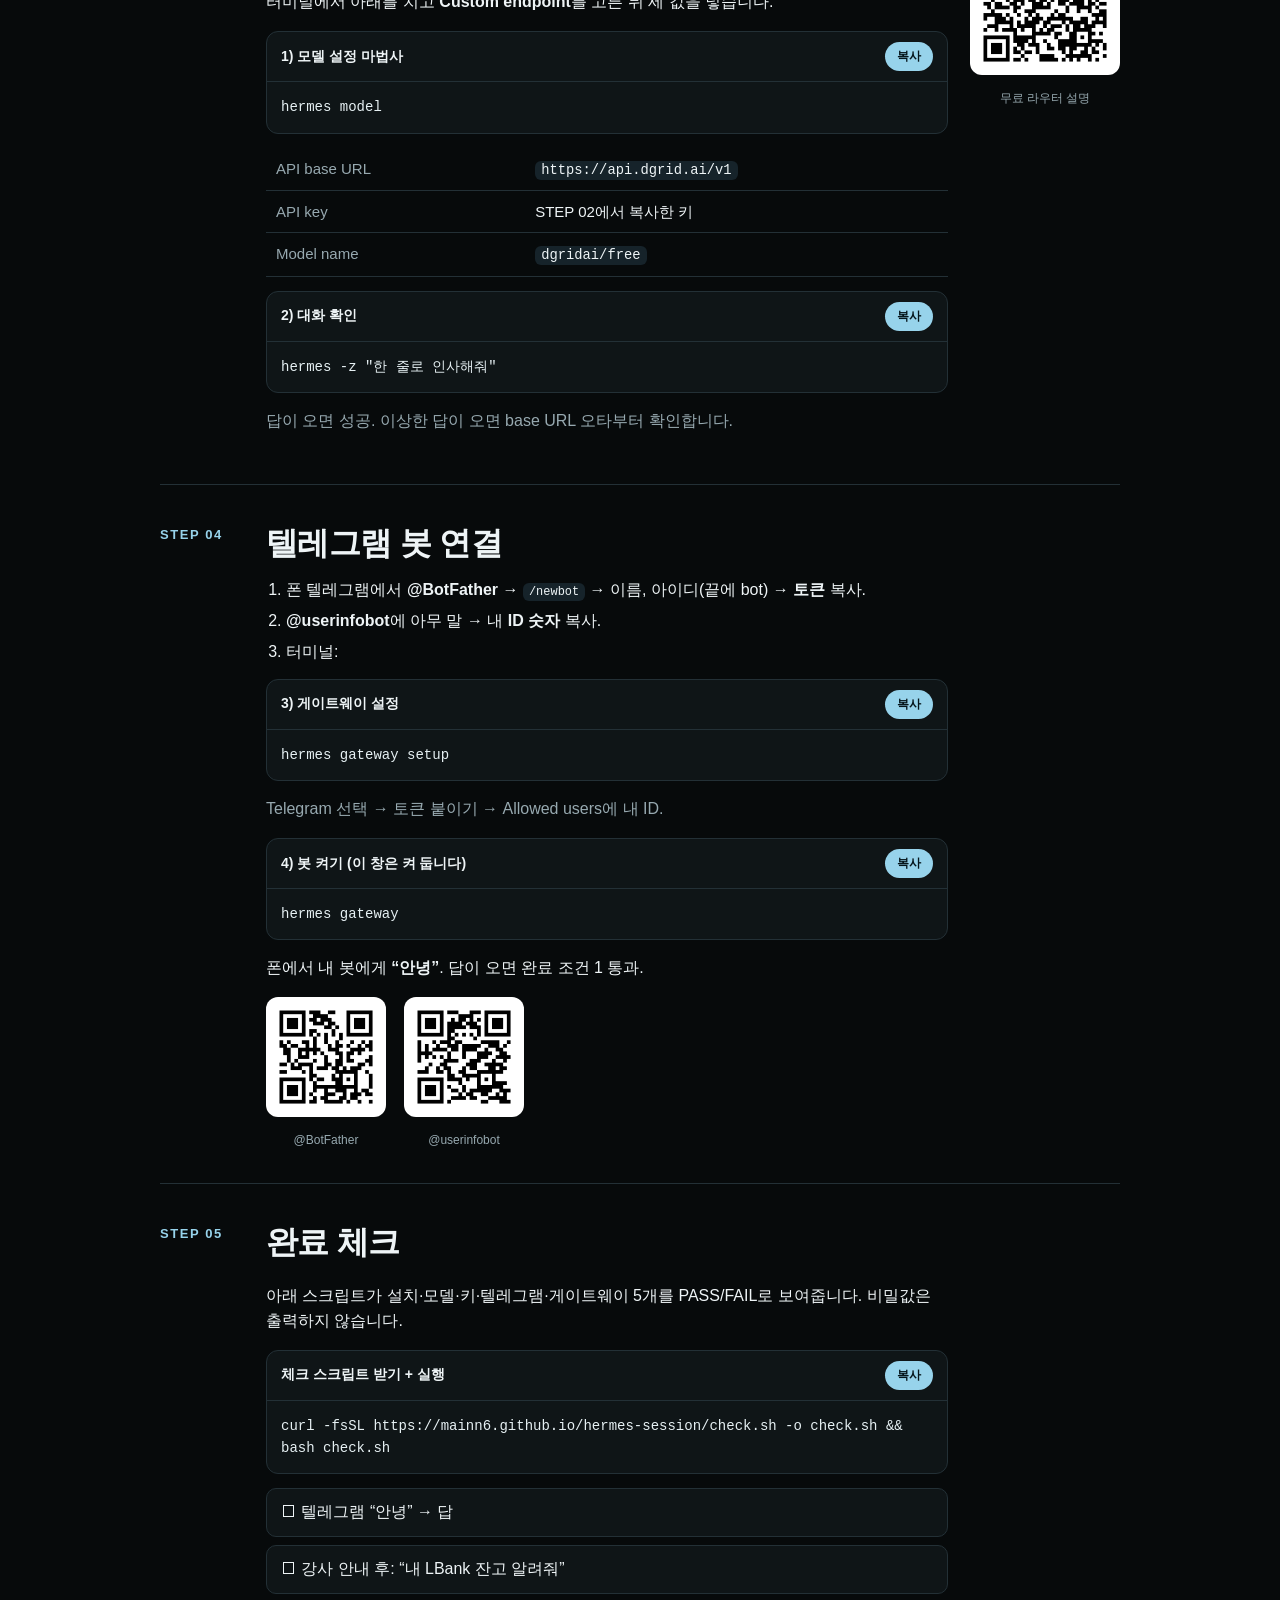
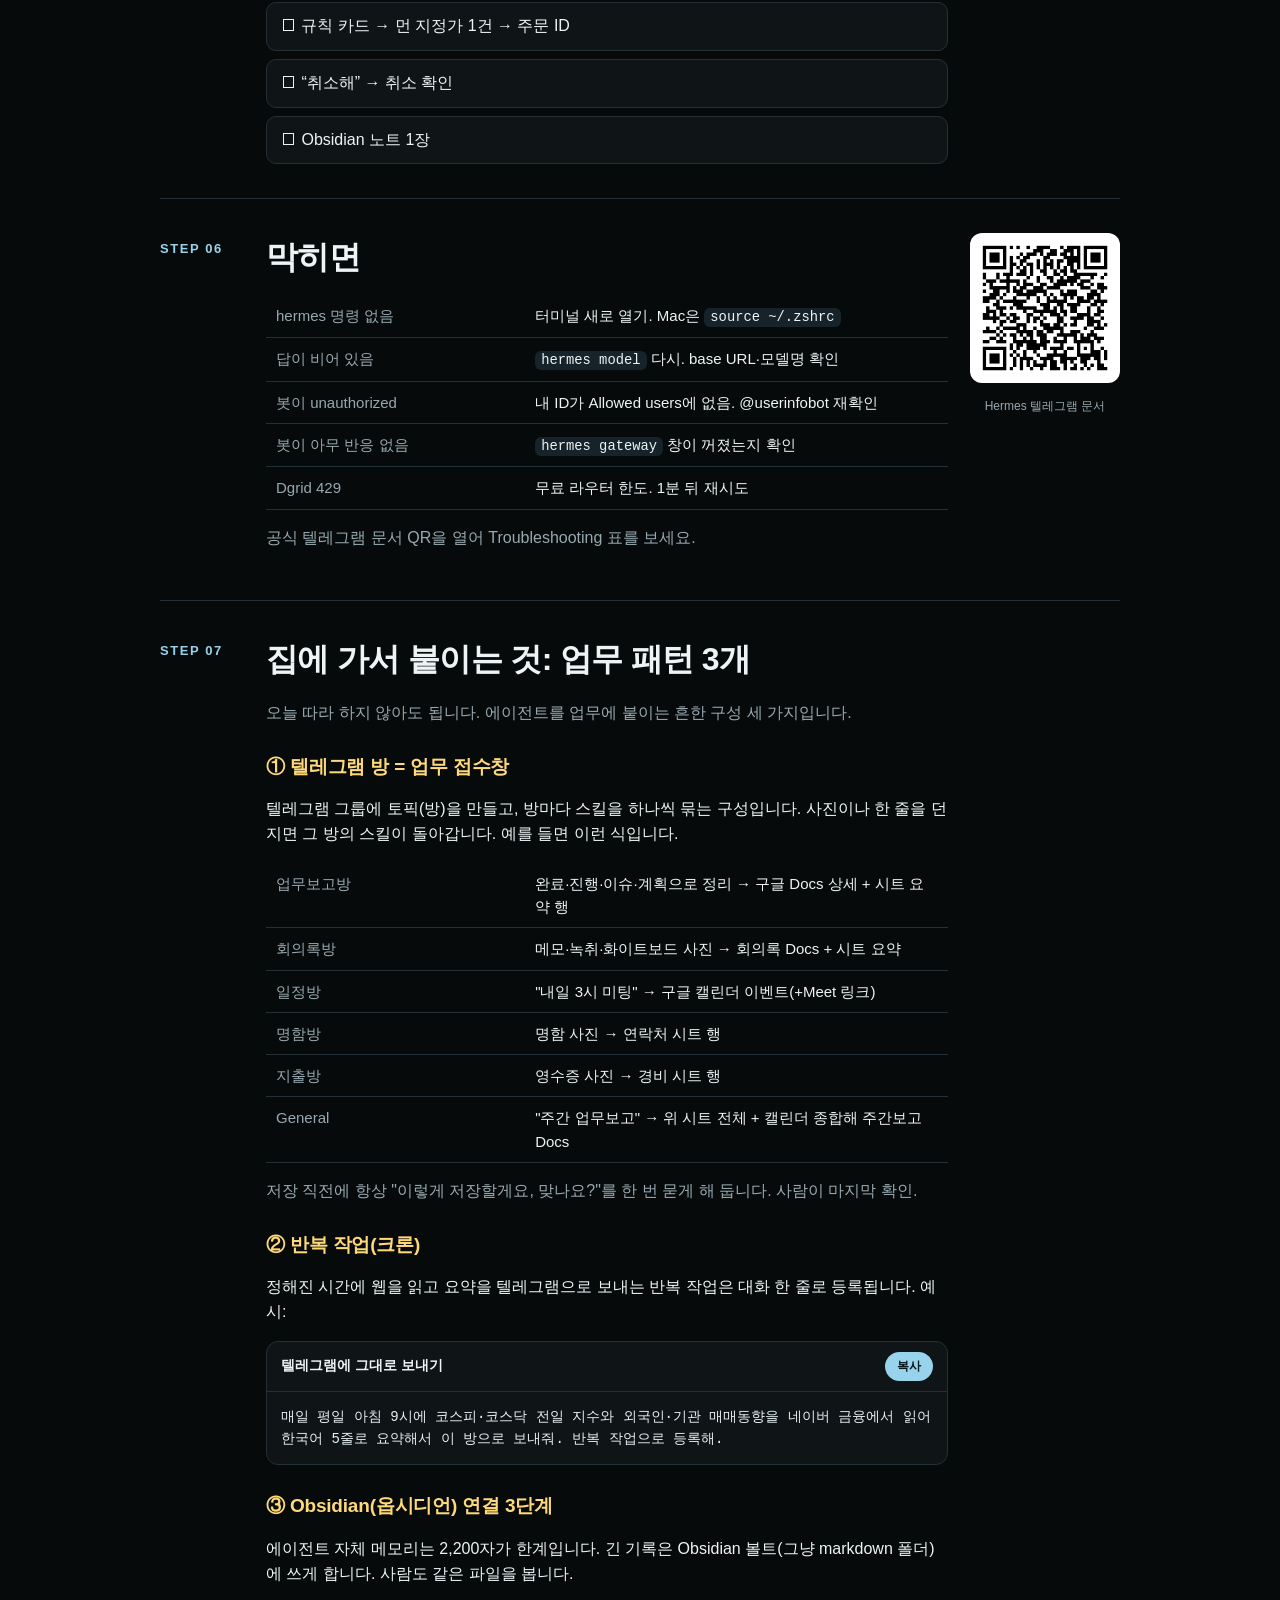
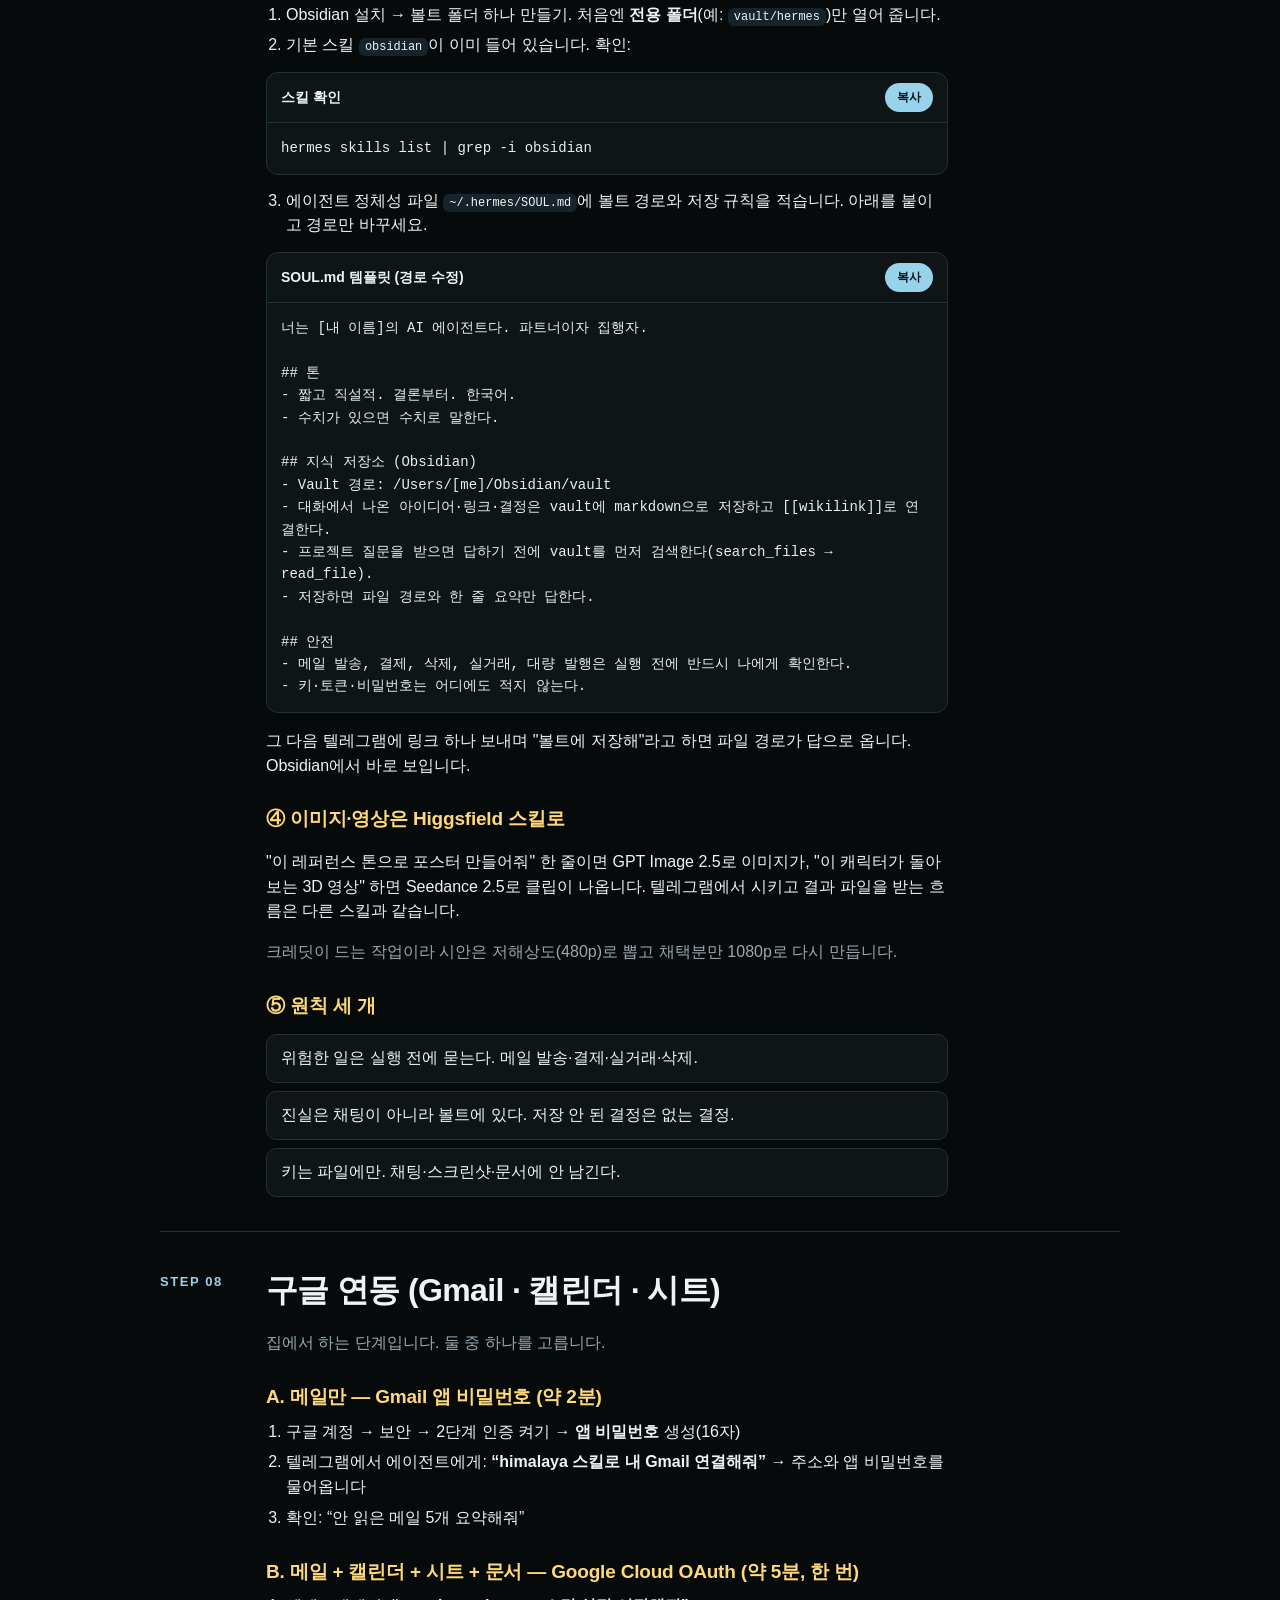
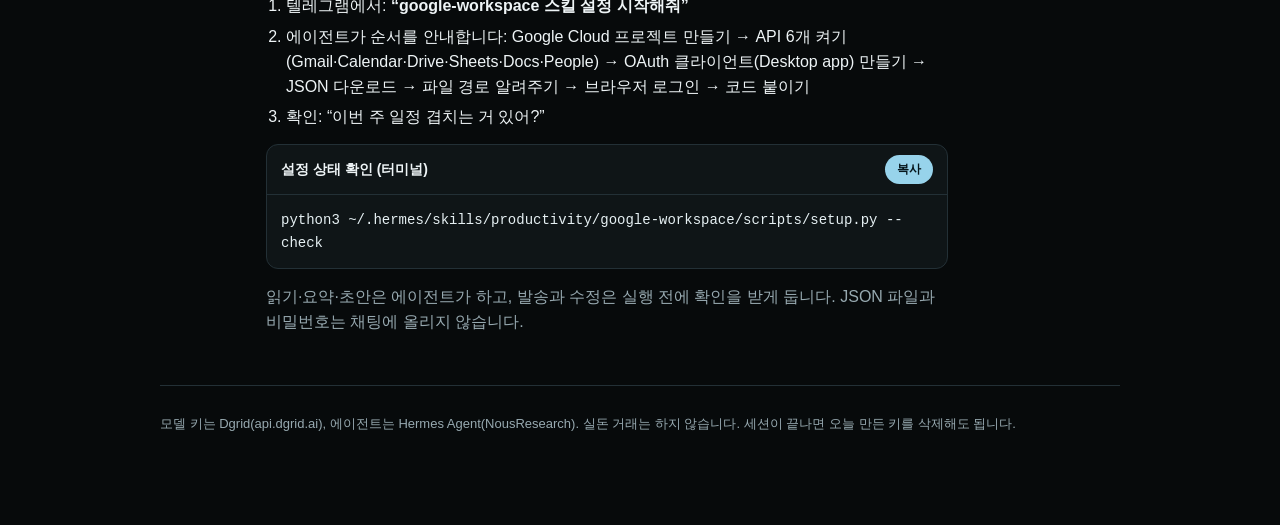
==== commit 6304a97a: "Split into intro deck and practice deck" ====
--- a/index.html
+++ b/index.html
@@ -20,7 +20,7 @@
 @media(max-width:760px){.step{grid-template-columns:1fr}figure.qr{text-align:left}figure.qr img{max-width:130px}}
 h3{margin:26px 0 8px;font-size:19px;letter-spacing:-.01em;color:var(--acc2)}
 </style></head><body><main>
-<header><div class="eyebrow">AI Agent Operator · hands-on</div><h1>Hermes Agent<br>설치와 연결</h1><p>위에서부터 하나씩. 각 단계의 <b>복사</b> 버튼을 눌러 터미널에 붙입니다. 키와 토큰은 채팅방에 올리지 않습니다. 질문은 디스코드에서.</p></header>
+<header><div class="eyebrow">AI Agent Operator · hands-on</div><h1>Hermes Agent<br>설치와 연결</h1><p>위에서부터 하나씩. 각 단계의 <b>복사</b> 버튼을 눌러 터미널에 붙입니다. 키와 토큰은 채팅방에 올리지 않습니다. 질문은 디스코드에서. 강사 화면용 실습 덱: <a href="practice.html" style="color:var(--acc)">practice.html</a></p></header>
 <section class="step" id="step0"><div class="num">STEP 00</div><div class="body"><h2>준비물 확인</h2><ul><li>노트북: <b>Mac(Apple Silicon)</b> 또는 <b>Windows 11</b>. 인텔 맥은 미지원.</li><li>텔레그램: 폰과 노트북 둘 다 로그인.</li><li>지갑 앱(MetaMask 등) 1개. Dgrid 로그인용. 없으면 강사에게 세션용 키를 받습니다.</li><li>오늘 만드는 값 3개는 메모장에만 적습니다: <b>Dgrid 키 · 봇 토큰 · 내 텔레그램 ID</b>. 채팅방에 올리지 않습니다.</li></ul></div></section><section class="step" id="step1"><div class="num">STEP 01</div><div class="body"><h2>Hermes 설치</h2><p>가장 쉬운 길은 데스크톱 설치 파일입니다. QR을 열어 <b>Download</b>를 누르고 실행하면 명령줄과 앱이 함께 설치됩니다.</p><p class="muted">설치 파일이 막히면 아래 한 줄을 터미널(Mac: Terminal / Windows: PowerShell)에 붙입니다.</p><div class="cmd"><div class="cmd-h"><strong>Mac 터미널</strong><button onclick="cp(this)">복사</button></div><pre>curl -fsSL https://hermes-agent.nousresearch.com/install.sh | bash</pre></div><div class="cmd"><div class="cmd-h"><strong>Windows PowerShell</strong><button onclick="cp(this)">복사</button></div><pre>iex (irm https://hermes-agent.nousresearch.com/install.ps1)</pre></div><div class="cmd"><div class="cmd-h"><strong>설치 확인 (터미널을 새로 열고)</strong><button onclick="cp(this)">복사</button></div><pre>hermes --version</pre></div></div><figure class="qr"><img src="[data-uri]" alt="QR"><figcaption>hermes-agent.nousresearch.com</figcaption></figure></section><section class="step" id="step2"><div class="num">STEP 02</div><div class="body"><h2>Dgrid에서 모델 키 만들기</h2><ol><li>QR → <b>dgrid.ai/api-keys</b>. 오른쪽 위 <b>Sign in</b> → 지갑 연결.</li><li>Dashboard → <b>Keys</b> → <b>Create New Key</b>.</li><li>이름 <code>hermes-session</code>, Credit limit <code>5</code>, Create.</li><li>키는 <b>한 번만</b> 보입니다. Copy → 메모장.</li></ol><p class="muted">오늘은 무료 라우터 모델 <code>dgridai/free</code>를 씁니다. 크레딧 충전 없이 됩니다. 나중에 특정 모델을 쓰려면 Billing → Deposit(USDT·USDC·BNB) 또는 Redeem Code.</p></div><figure class="qr"><img src="[data-uri]" alt="QR"><figcaption>dgrid.ai/api-keys</figcaption></figure></section><section class="step" id="step3"><div class="num">STEP 03</div><div class="body"><h2>Hermes에 Dgrid 연결</h2><p>터미널에서 아래를 치고 <b>Custom endpoint</b>를 고른 뒤 세 값을 넣습니다.</p><div class="cmd"><div class="cmd-h"><strong>1) 모델 설정 마법사</strong><button onclick="cp(this)">복사</button></div><pre>hermes model</pre></div><table class="kv"><tr><td>API base URL</td><td><code>https://api.dgrid.ai/v1</code></td></tr><tr><td>API key</td><td>STEP 02에서 복사한 키</td></tr><tr><td>Model name</td><td><code>dgridai/free</code></td></tr></table><div class="cmd"><div class="cmd-h"><strong>2) 대화 확인</strong><button onclick="cp(this)">복사</button></div><pre>hermes -z "한 줄로 인사해줘"</pre></div><p class="muted">답이 오면 성공. 이상한 답이 오면 base URL 오타부터 확인합니다.</p></div><figure class="qr"><img src="[data-uri]" alt="QR"><figcaption>무료 라우터 설명</figcaption></figure></section><section class="step" id="step4"><div class="num">STEP 04</div><div class="body"><h2>텔레그램 봇 연결</h2><ol><li>폰 텔레그램에서 <b>@BotFather</b> → <code>/newbot</code> → 이름, 아이디(끝에 bot) → <b>토큰</b> 복사.</li><li><b>@userinfobot</b>에 아무 말 → 내 <b>ID 숫자</b> 복사.</li><li>터미널:</li></ol><div class="cmd"><div class="cmd-h"><strong>3) 게이트웨이 설정</strong><button onclick="cp(this)">복사</button></div><pre>hermes gateway setup</pre></div><p class="muted">Telegram 선택 → 토큰 붙이기 → Allowed users에 내 ID.</p><div class="cmd"><div class="cmd-h"><strong>4) 봇 켜기 (이 창은 켜 둡니다)</strong><button onclick="cp(this)">복사</button></div><pre>hermes gateway</pre></div><p>폰에서 내 봇에게 <b>“안녕”</b>. 답이 오면 완료 조건 1 통과.</p><div class="qr2"><figure><img src="[data-uri]"><figcaption>@BotFather</figcaption></figure><figure><img src="[data-uri]"><figcaption>@userinfobot</figcaption></figure></div></div></section><section class="step" id="step5"><div class="num">STEP 05</div><div class="body"><h2>완료 체크</h2><p>아래 스크립트가 설치·모델·키·텔레그램·게이트웨이 5개를 PASS/FAIL로 보여줍니다. 비밀값은 출력하지 않습니다.</p><div class="cmd"><div class="cmd-h"><strong>체크 스크립트 받기 + 실행</strong><button onclick="cp(this)">복사</button></div><pre>curl -fsSL https://mainn6.github.io/hermes-session/check.sh -o check.sh && bash check.sh</pre></div><div class="checklist"><div class="check">☐ 텔레그램 “안녕” → 답</div><div class="check">☐ 강사 안내 후: “내 LBank 잔고 알려줘”</div><div class="check">☐ 규칙 카드 → 먼 지정가 1건 → 주문 ID</div><div class="check">☐ “취소해” → 취소 확인</div><div class="check">☐ Obsidian 노트 1장</div></div></div></section><section class="step" id="step6"><div class="num">STEP 06</div><div class="body"><h2>막히면</h2><table class="kv"><tr><td>hermes 명령 없음</td><td>터미널 새로 열기. Mac은 <code>source ~/.zshrc</code></td></tr><tr><td>답이 비어 있음</td><td><code>hermes model</code> 다시. base URL·모델명 확인</td></tr><tr><td>봇이 unauthorized</td><td>내 ID가 Allowed users에 없음. @userinfobot 재확인</td></tr><tr><td>봇이 아무 반응 없음</td><td><code>hermes gateway</code> 창이 꺼졌는지 확인</td></tr><tr><td>Dgrid 429</td><td>무료 라우터 한도. 1분 뒤 재시도</td></tr></table><p class="muted">공식 텔레그램 문서 QR을 열어 Troubleshooting 표를 보세요.</p></div><figure class="qr"><img src="[data-uri]" alt="QR"><figcaption>Hermes 텔레그램 문서</figcaption></figure></section>
 <section class="step" id="step7"><div class="num">STEP 07</div><div class="body"><h2>집에 가서 붙이는 것: 업무 패턴 3개</h2>
 <p class="muted">오늘 따라 하지 않아도 됩니다. 에이전트를 업무에 붙이는 흔한 구성 세 가지입니다.</p>
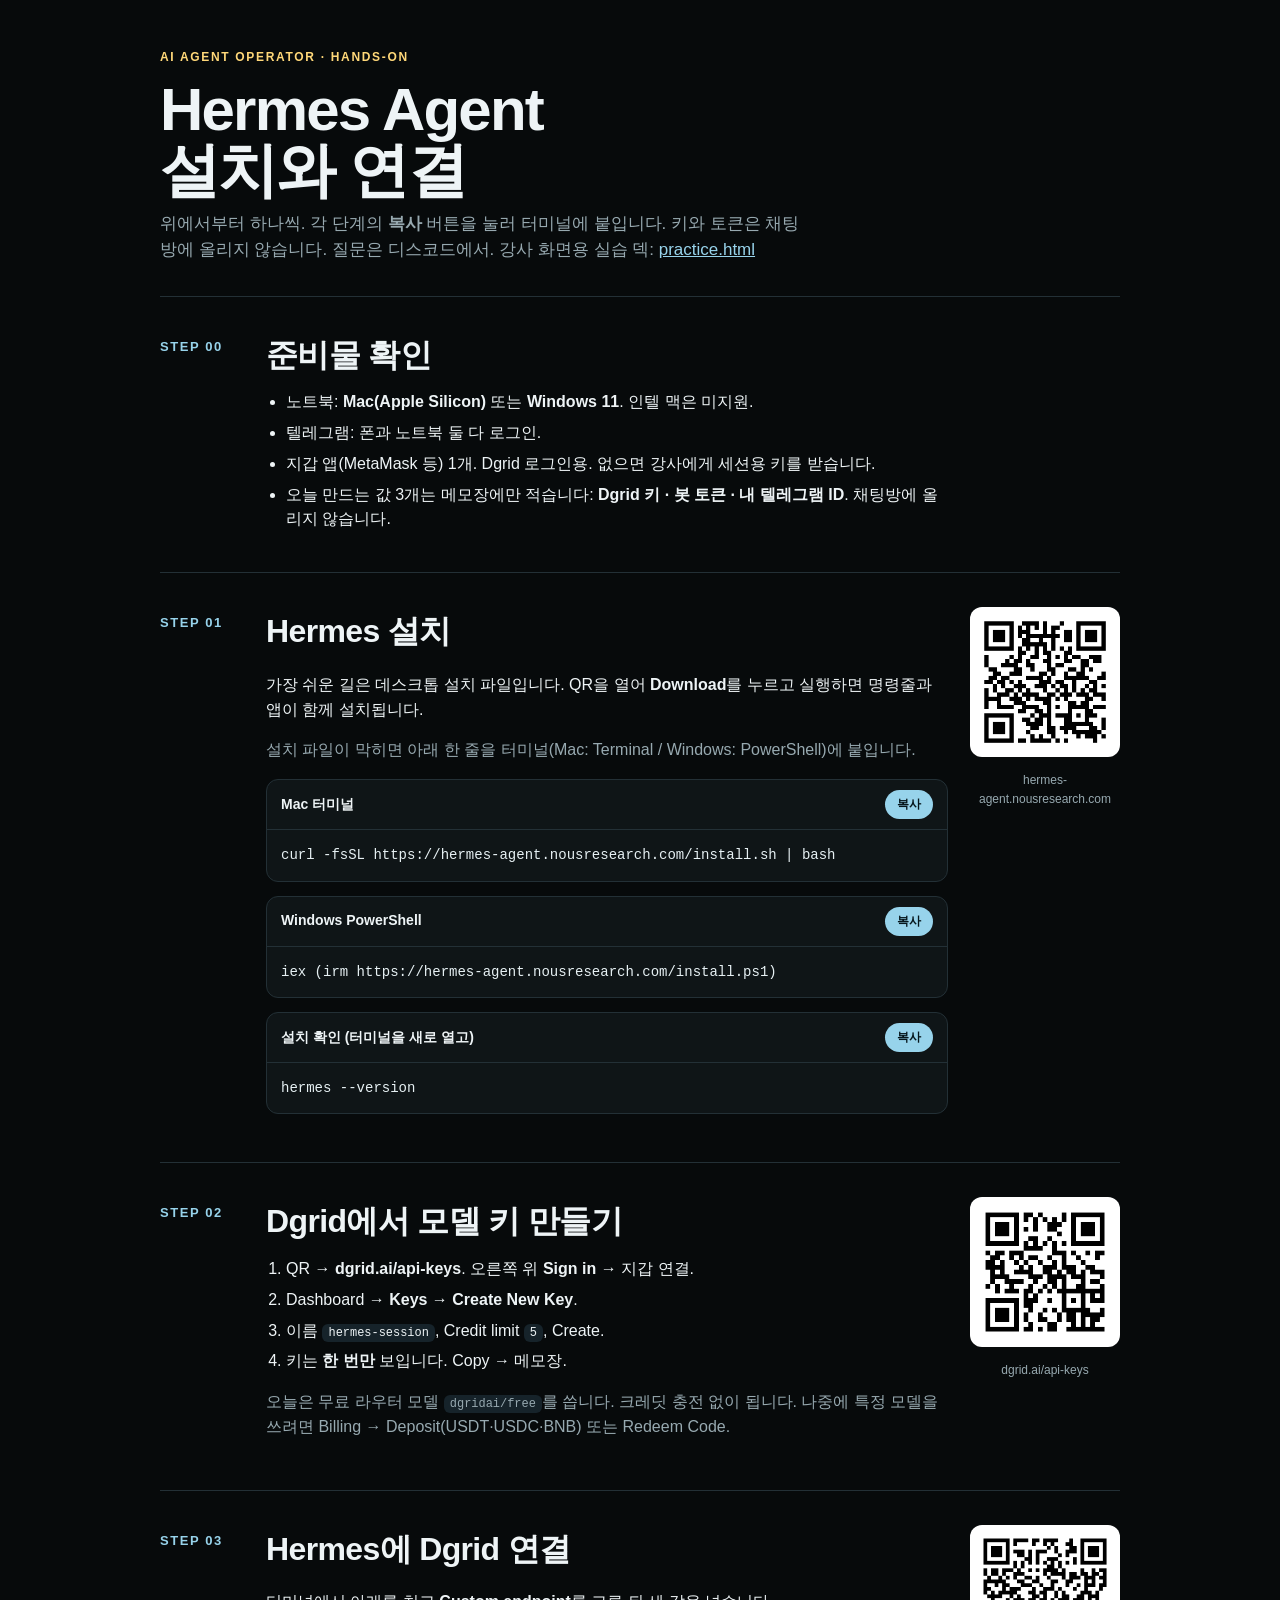
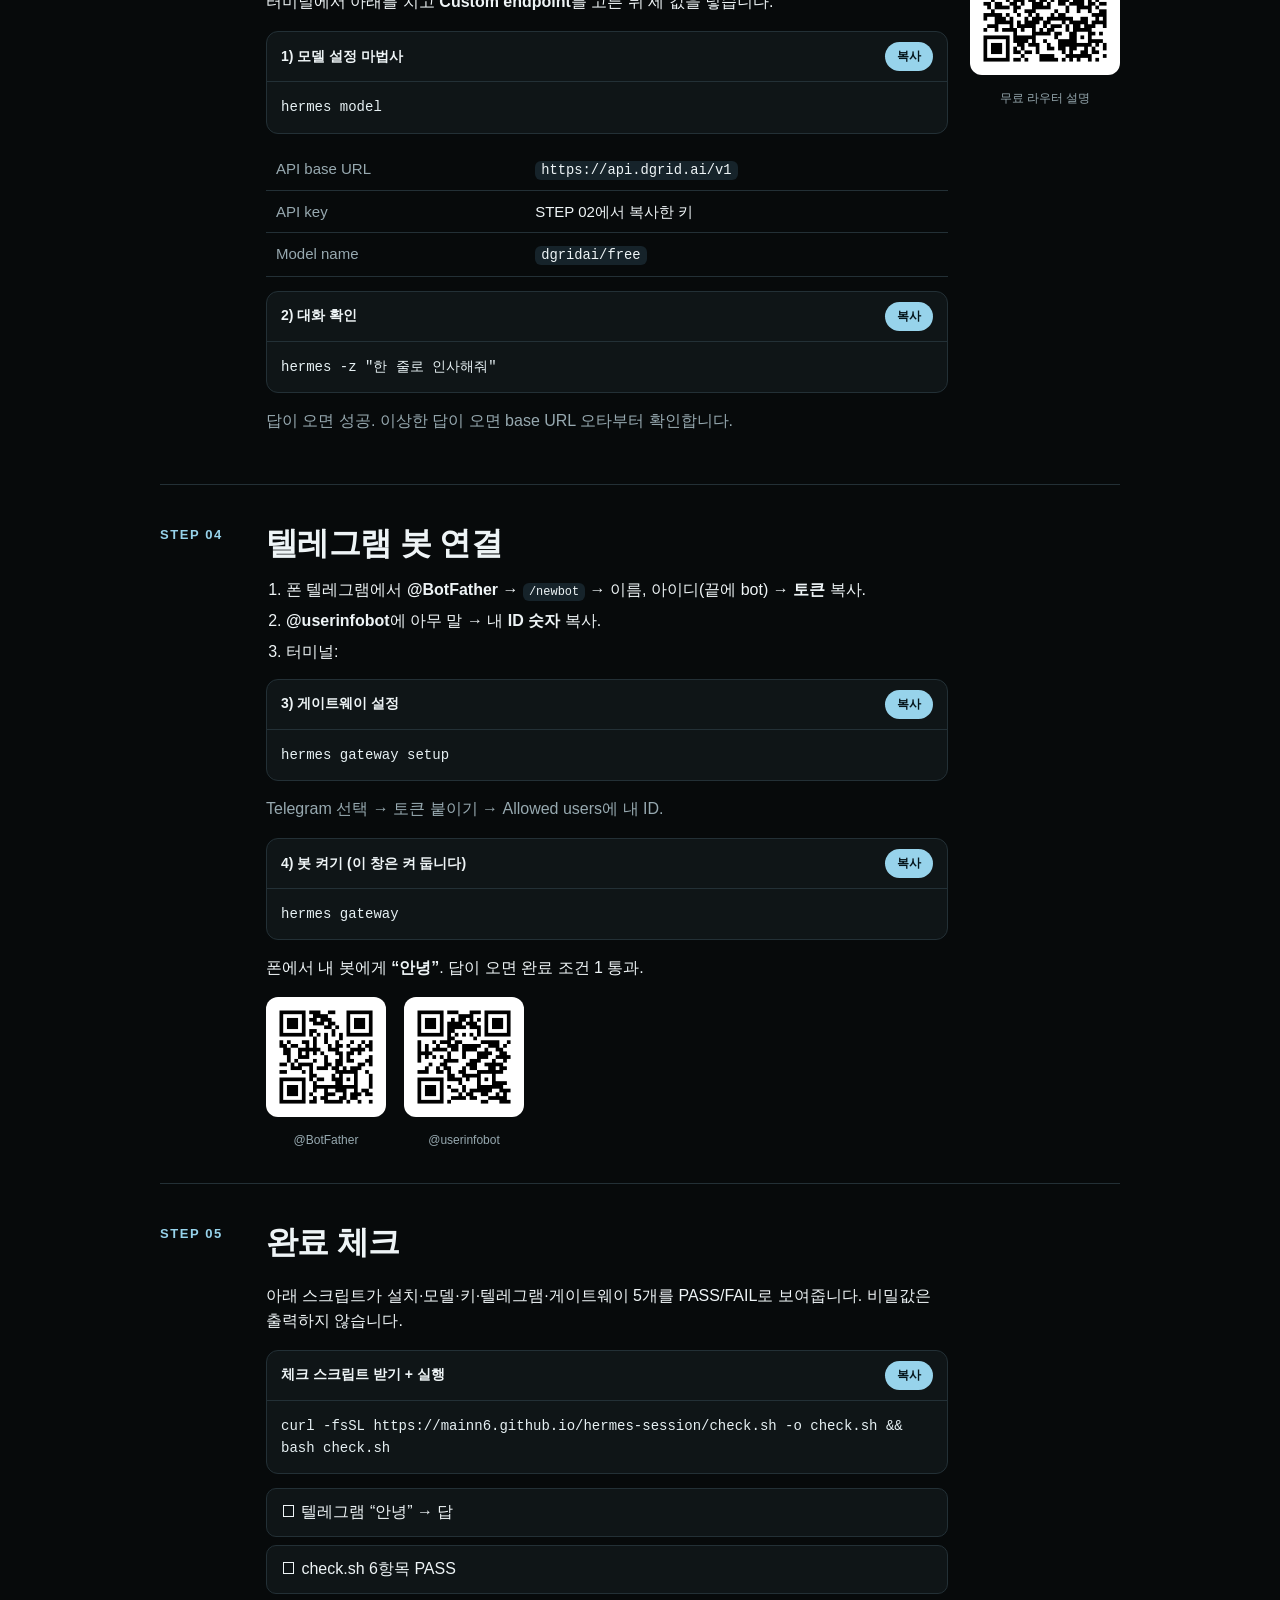
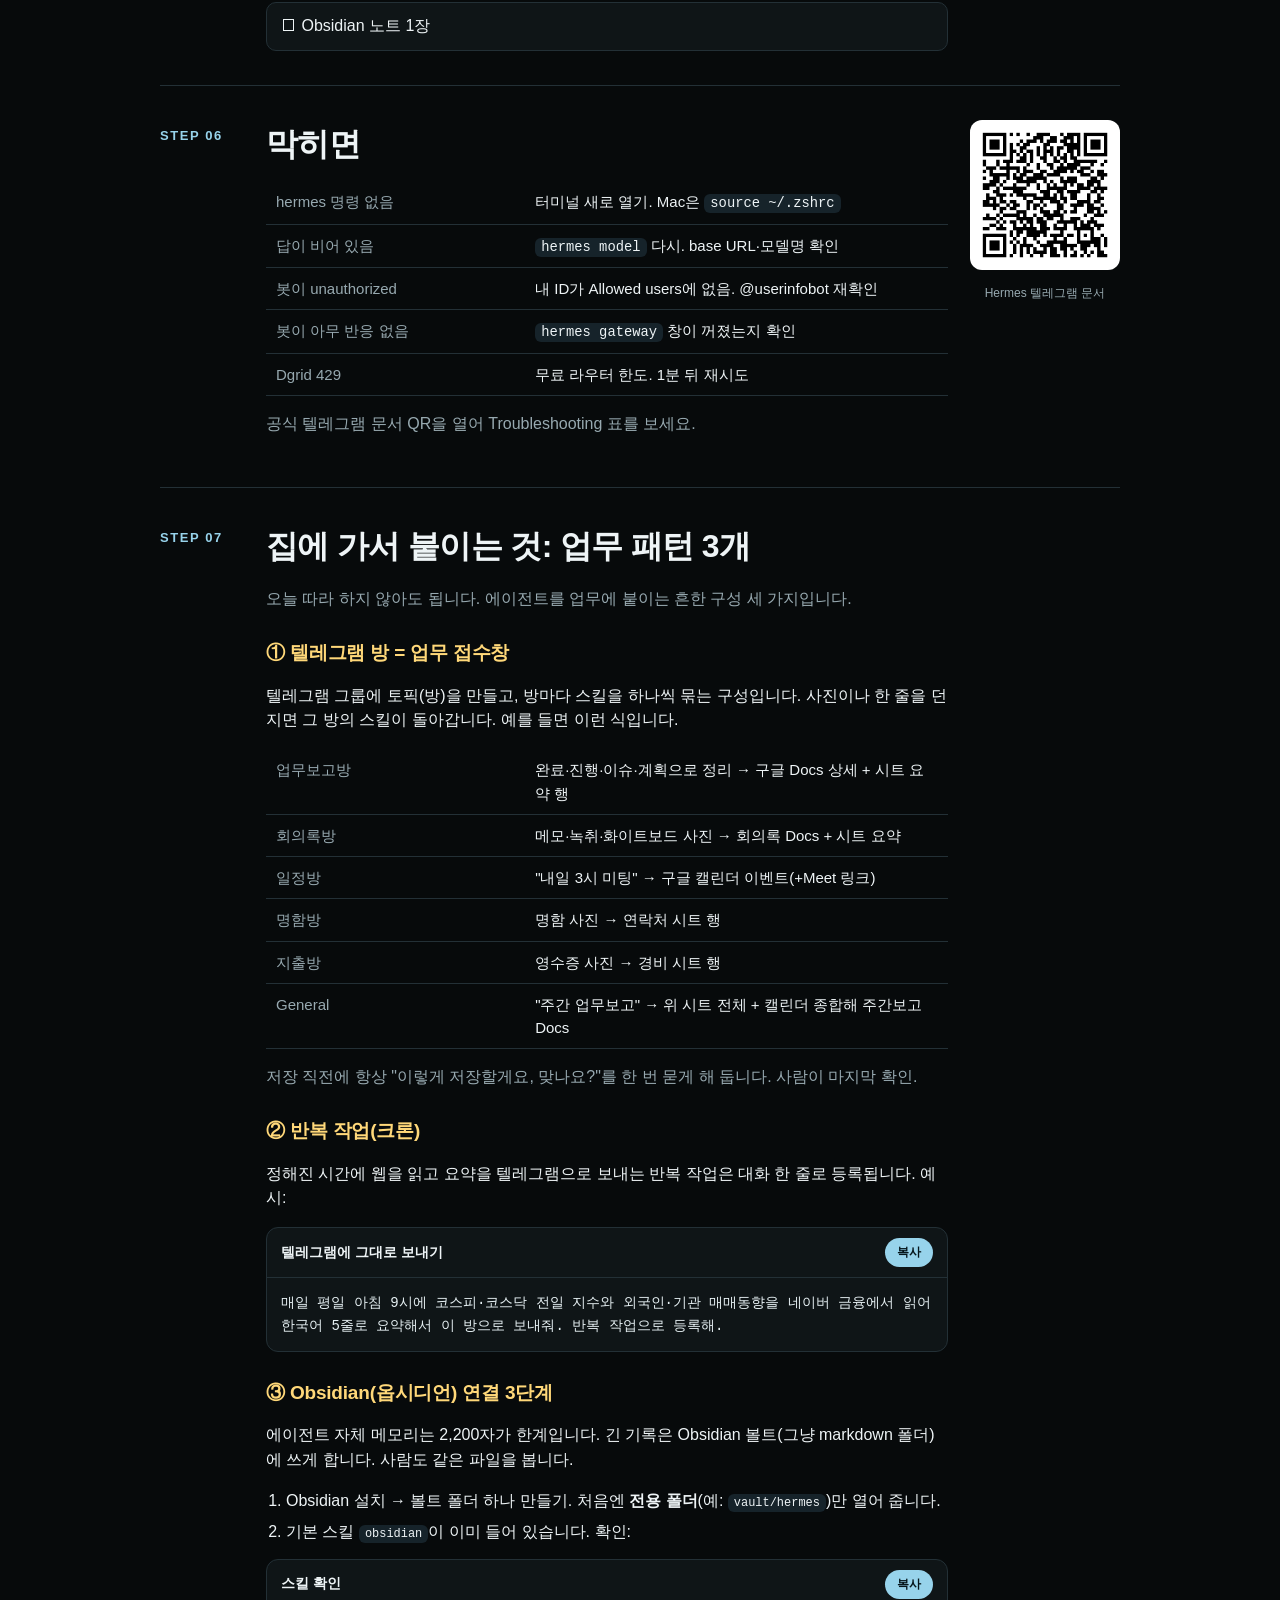
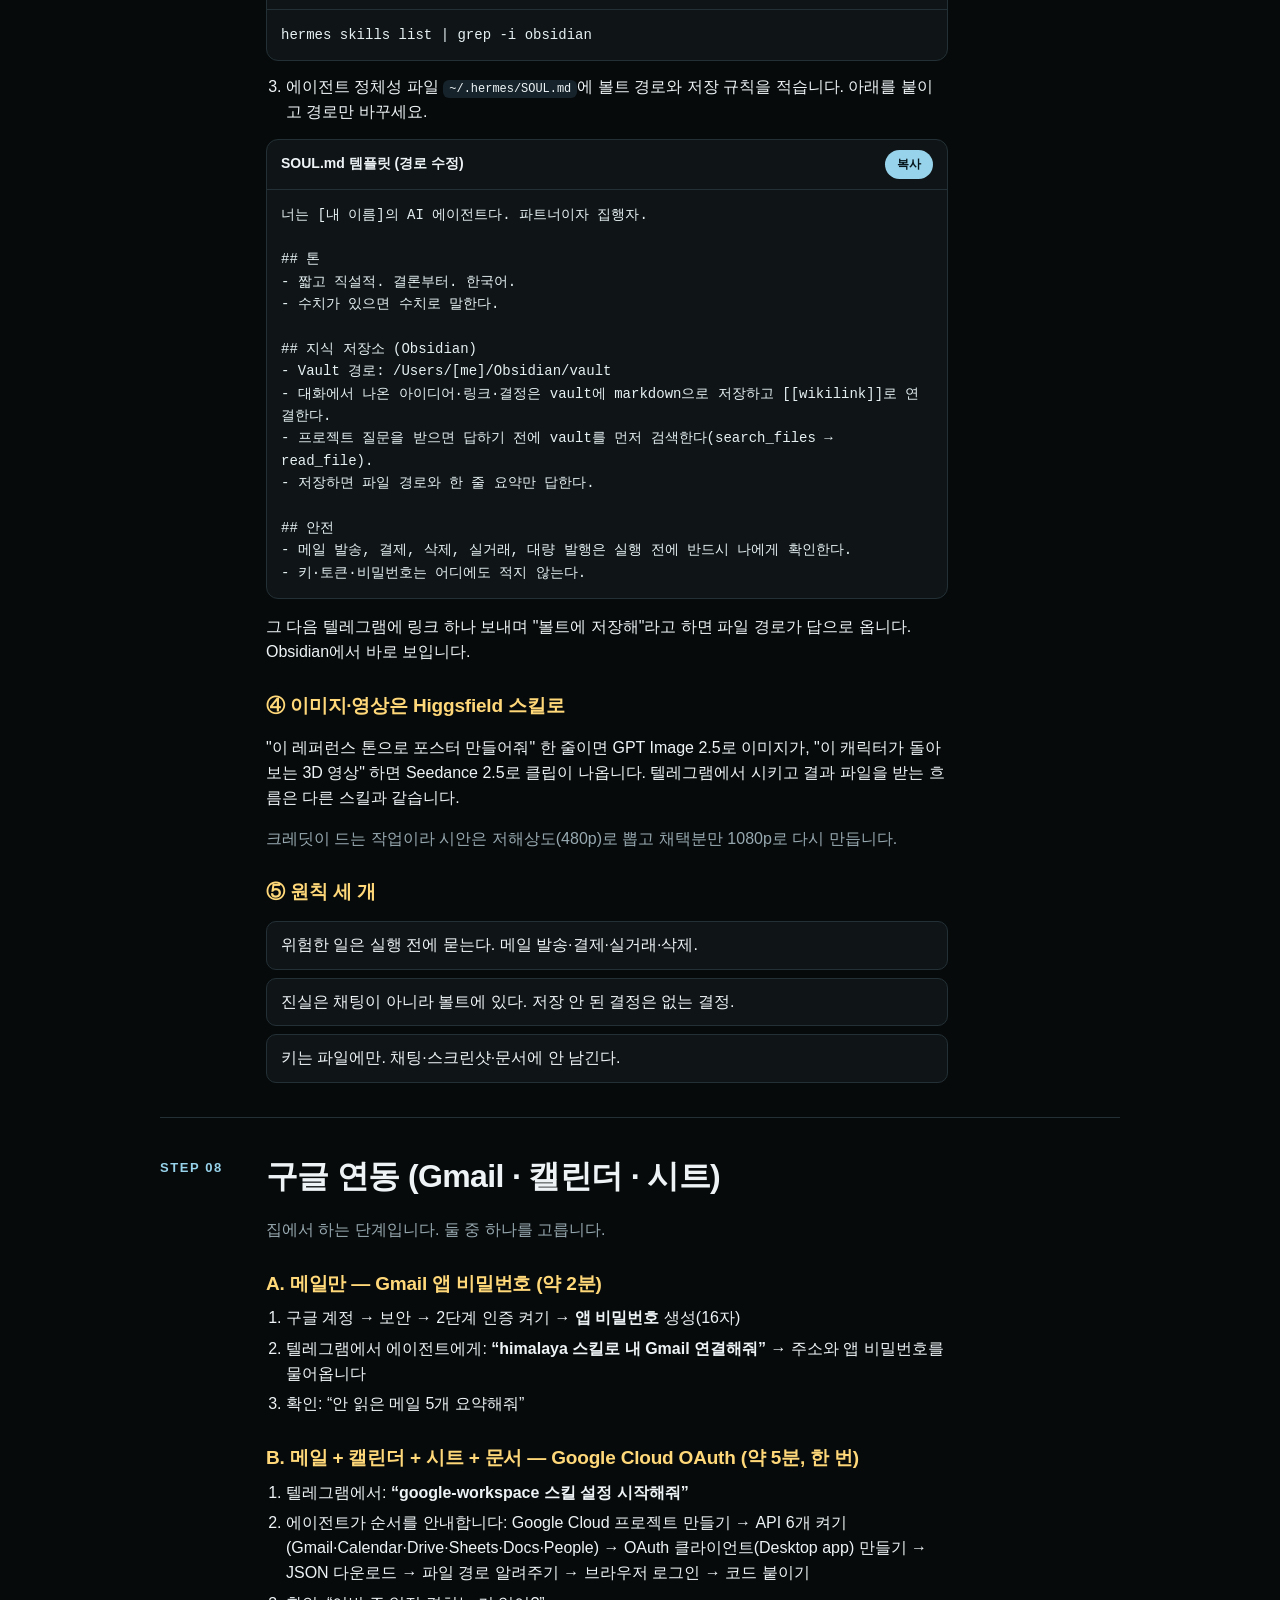
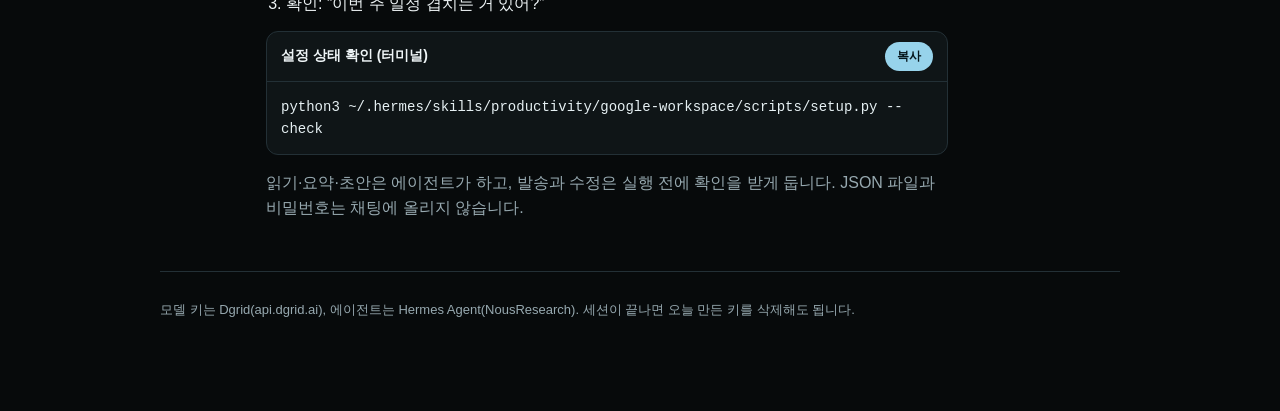
==== commit 06b304f5: "Remove trading; Discord posts reformatted with line breaks" ====
--- a/index.html
+++ b/index.html
@@ -21,7 +21,7 @@
 h3{margin:26px 0 8px;font-size:19px;letter-spacing:-.01em;color:var(--acc2)}
 </style></head><body><main>
 <header><div class="eyebrow">AI Agent Operator · hands-on</div><h1>Hermes Agent<br>설치와 연결</h1><p>위에서부터 하나씩. 각 단계의 <b>복사</b> 버튼을 눌러 터미널에 붙입니다. 키와 토큰은 채팅방에 올리지 않습니다. 질문은 디스코드에서. 강사 화면용 실습 덱: <a href="practice.html" style="color:var(--acc)">practice.html</a></p></header>
-<section class="step" id="step0"><div class="num">STEP 00</div><div class="body"><h2>준비물 확인</h2><ul><li>노트북: <b>Mac(Apple Silicon)</b> 또는 <b>Windows 11</b>. 인텔 맥은 미지원.</li><li>텔레그램: 폰과 노트북 둘 다 로그인.</li><li>지갑 앱(MetaMask 등) 1개. Dgrid 로그인용. 없으면 강사에게 세션용 키를 받습니다.</li><li>오늘 만드는 값 3개는 메모장에만 적습니다: <b>Dgrid 키 · 봇 토큰 · 내 텔레그램 ID</b>. 채팅방에 올리지 않습니다.</li></ul></div></section><section class="step" id="step1"><div class="num">STEP 01</div><div class="body"><h2>Hermes 설치</h2><p>가장 쉬운 길은 데스크톱 설치 파일입니다. QR을 열어 <b>Download</b>를 누르고 실행하면 명령줄과 앱이 함께 설치됩니다.</p><p class="muted">설치 파일이 막히면 아래 한 줄을 터미널(Mac: Terminal / Windows: PowerShell)에 붙입니다.</p><div class="cmd"><div class="cmd-h"><strong>Mac 터미널</strong><button onclick="cp(this)">복사</button></div><pre>curl -fsSL https://hermes-agent.nousresearch.com/install.sh | bash</pre></div><div class="cmd"><div class="cmd-h"><strong>Windows PowerShell</strong><button onclick="cp(this)">복사</button></div><pre>iex (irm https://hermes-agent.nousresearch.com/install.ps1)</pre></div><div class="cmd"><div class="cmd-h"><strong>설치 확인 (터미널을 새로 열고)</strong><button onclick="cp(this)">복사</button></div><pre>hermes --version</pre></div></div><figure class="qr"><img src="[data-uri]" alt="QR"><figcaption>hermes-agent.nousresearch.com</figcaption></figure></section><section class="step" id="step2"><div class="num">STEP 02</div><div class="body"><h2>Dgrid에서 모델 키 만들기</h2><ol><li>QR → <b>dgrid.ai/api-keys</b>. 오른쪽 위 <b>Sign in</b> → 지갑 연결.</li><li>Dashboard → <b>Keys</b> → <b>Create New Key</b>.</li><li>이름 <code>hermes-session</code>, Credit limit <code>5</code>, Create.</li><li>키는 <b>한 번만</b> 보입니다. Copy → 메모장.</li></ol><p class="muted">오늘은 무료 라우터 모델 <code>dgridai/free</code>를 씁니다. 크레딧 충전 없이 됩니다. 나중에 특정 모델을 쓰려면 Billing → Deposit(USDT·USDC·BNB) 또는 Redeem Code.</p></div><figure class="qr"><img src="[data-uri]" alt="QR"><figcaption>dgrid.ai/api-keys</figcaption></figure></section><section class="step" id="step3"><div class="num">STEP 03</div><div class="body"><h2>Hermes에 Dgrid 연결</h2><p>터미널에서 아래를 치고 <b>Custom endpoint</b>를 고른 뒤 세 값을 넣습니다.</p><div class="cmd"><div class="cmd-h"><strong>1) 모델 설정 마법사</strong><button onclick="cp(this)">복사</button></div><pre>hermes model</pre></div><table class="kv"><tr><td>API base URL</td><td><code>https://api.dgrid.ai/v1</code></td></tr><tr><td>API key</td><td>STEP 02에서 복사한 키</td></tr><tr><td>Model name</td><td><code>dgridai/free</code></td></tr></table><div class="cmd"><div class="cmd-h"><strong>2) 대화 확인</strong><button onclick="cp(this)">복사</button></div><pre>hermes -z "한 줄로 인사해줘"</pre></div><p class="muted">답이 오면 성공. 이상한 답이 오면 base URL 오타부터 확인합니다.</p></div><figure class="qr"><img src="[data-uri]" alt="QR"><figcaption>무료 라우터 설명</figcaption></figure></section><section class="step" id="step4"><div class="num">STEP 04</div><div class="body"><h2>텔레그램 봇 연결</h2><ol><li>폰 텔레그램에서 <b>@BotFather</b> → <code>/newbot</code> → 이름, 아이디(끝에 bot) → <b>토큰</b> 복사.</li><li><b>@userinfobot</b>에 아무 말 → 내 <b>ID 숫자</b> 복사.</li><li>터미널:</li></ol><div class="cmd"><div class="cmd-h"><strong>3) 게이트웨이 설정</strong><button onclick="cp(this)">복사</button></div><pre>hermes gateway setup</pre></div><p class="muted">Telegram 선택 → 토큰 붙이기 → Allowed users에 내 ID.</p><div class="cmd"><div class="cmd-h"><strong>4) 봇 켜기 (이 창은 켜 둡니다)</strong><button onclick="cp(this)">복사</button></div><pre>hermes gateway</pre></div><p>폰에서 내 봇에게 <b>“안녕”</b>. 답이 오면 완료 조건 1 통과.</p><div class="qr2"><figure><img src="[data-uri]"><figcaption>@BotFather</figcaption></figure><figure><img src="[data-uri]"><figcaption>@userinfobot</figcaption></figure></div></div></section><section class="step" id="step5"><div class="num">STEP 05</div><div class="body"><h2>완료 체크</h2><p>아래 스크립트가 설치·모델·키·텔레그램·게이트웨이 5개를 PASS/FAIL로 보여줍니다. 비밀값은 출력하지 않습니다.</p><div class="cmd"><div class="cmd-h"><strong>체크 스크립트 받기 + 실행</strong><button onclick="cp(this)">복사</button></div><pre>curl -fsSL https://mainn6.github.io/hermes-session/check.sh -o check.sh && bash check.sh</pre></div><div class="checklist"><div class="check">☐ 텔레그램 “안녕” → 답</div><div class="check">☐ 강사 안내 후: “내 LBank 잔고 알려줘”</div><div class="check">☐ 규칙 카드 → 먼 지정가 1건 → 주문 ID</div><div class="check">☐ “취소해” → 취소 확인</div><div class="check">☐ Obsidian 노트 1장</div></div></div></section><section class="step" id="step6"><div class="num">STEP 06</div><div class="body"><h2>막히면</h2><table class="kv"><tr><td>hermes 명령 없음</td><td>터미널 새로 열기. Mac은 <code>source ~/.zshrc</code></td></tr><tr><td>답이 비어 있음</td><td><code>hermes model</code> 다시. base URL·모델명 확인</td></tr><tr><td>봇이 unauthorized</td><td>내 ID가 Allowed users에 없음. @userinfobot 재확인</td></tr><tr><td>봇이 아무 반응 없음</td><td><code>hermes gateway</code> 창이 꺼졌는지 확인</td></tr><tr><td>Dgrid 429</td><td>무료 라우터 한도. 1분 뒤 재시도</td></tr></table><p class="muted">공식 텔레그램 문서 QR을 열어 Troubleshooting 표를 보세요.</p></div><figure class="qr"><img src="[data-uri]" alt="QR"><figcaption>Hermes 텔레그램 문서</figcaption></figure></section>
+<section class="step" id="step0"><div class="num">STEP 00</div><div class="body"><h2>준비물 확인</h2><ul><li>노트북: <b>Mac(Apple Silicon)</b> 또는 <b>Windows 11</b>. 인텔 맥은 미지원.</li><li>텔레그램: 폰과 노트북 둘 다 로그인.</li><li>지갑 앱(MetaMask 등) 1개. Dgrid 로그인용. 없으면 강사에게 세션용 키를 받습니다.</li><li>오늘 만드는 값 3개는 메모장에만 적습니다: <b>Dgrid 키 · 봇 토큰 · 내 텔레그램 ID</b>. 채팅방에 올리지 않습니다.</li></ul></div></section><section class="step" id="step1"><div class="num">STEP 01</div><div class="body"><h2>Hermes 설치</h2><p>가장 쉬운 길은 데스크톱 설치 파일입니다. QR을 열어 <b>Download</b>를 누르고 실행하면 명령줄과 앱이 함께 설치됩니다.</p><p class="muted">설치 파일이 막히면 아래 한 줄을 터미널(Mac: Terminal / Windows: PowerShell)에 붙입니다.</p><div class="cmd"><div class="cmd-h"><strong>Mac 터미널</strong><button onclick="cp(this)">복사</button></div><pre>curl -fsSL https://hermes-agent.nousresearch.com/install.sh | bash</pre></div><div class="cmd"><div class="cmd-h"><strong>Windows PowerShell</strong><button onclick="cp(this)">복사</button></div><pre>iex (irm https://hermes-agent.nousresearch.com/install.ps1)</pre></div><div class="cmd"><div class="cmd-h"><strong>설치 확인 (터미널을 새로 열고)</strong><button onclick="cp(this)">복사</button></div><pre>hermes --version</pre></div></div><figure class="qr"><img src="[data-uri]" alt="QR"><figcaption>hermes-agent.nousresearch.com</figcaption></figure></section><section class="step" id="step2"><div class="num">STEP 02</div><div class="body"><h2>Dgrid에서 모델 키 만들기</h2><ol><li>QR → <b>dgrid.ai/api-keys</b>. 오른쪽 위 <b>Sign in</b> → 지갑 연결.</li><li>Dashboard → <b>Keys</b> → <b>Create New Key</b>.</li><li>이름 <code>hermes-session</code>, Credit limit <code>5</code>, Create.</li><li>키는 <b>한 번만</b> 보입니다. Copy → 메모장.</li></ol><p class="muted">오늘은 무료 라우터 모델 <code>dgridai/free</code>를 씁니다. 크레딧 충전 없이 됩니다. 나중에 특정 모델을 쓰려면 Billing → Deposit(USDT·USDC·BNB) 또는 Redeem Code.</p></div><figure class="qr"><img src="[data-uri]" alt="QR"><figcaption>dgrid.ai/api-keys</figcaption></figure></section><section class="step" id="step3"><div class="num">STEP 03</div><div class="body"><h2>Hermes에 Dgrid 연결</h2><p>터미널에서 아래를 치고 <b>Custom endpoint</b>를 고른 뒤 세 값을 넣습니다.</p><div class="cmd"><div class="cmd-h"><strong>1) 모델 설정 마법사</strong><button onclick="cp(this)">복사</button></div><pre>hermes model</pre></div><table class="kv"><tr><td>API base URL</td><td><code>https://api.dgrid.ai/v1</code></td></tr><tr><td>API key</td><td>STEP 02에서 복사한 키</td></tr><tr><td>Model name</td><td><code>dgridai/free</code></td></tr></table><div class="cmd"><div class="cmd-h"><strong>2) 대화 확인</strong><button onclick="cp(this)">복사</button></div><pre>hermes -z "한 줄로 인사해줘"</pre></div><p class="muted">답이 오면 성공. 이상한 답이 오면 base URL 오타부터 확인합니다.</p></div><figure class="qr"><img src="[data-uri]" alt="QR"><figcaption>무료 라우터 설명</figcaption></figure></section><section class="step" id="step4"><div class="num">STEP 04</div><div class="body"><h2>텔레그램 봇 연결</h2><ol><li>폰 텔레그램에서 <b>@BotFather</b> → <code>/newbot</code> → 이름, 아이디(끝에 bot) → <b>토큰</b> 복사.</li><li><b>@userinfobot</b>에 아무 말 → 내 <b>ID 숫자</b> 복사.</li><li>터미널:</li></ol><div class="cmd"><div class="cmd-h"><strong>3) 게이트웨이 설정</strong><button onclick="cp(this)">복사</button></div><pre>hermes gateway setup</pre></div><p class="muted">Telegram 선택 → 토큰 붙이기 → Allowed users에 내 ID.</p><div class="cmd"><div class="cmd-h"><strong>4) 봇 켜기 (이 창은 켜 둡니다)</strong><button onclick="cp(this)">복사</button></div><pre>hermes gateway</pre></div><p>폰에서 내 봇에게 <b>“안녕”</b>. 답이 오면 완료 조건 1 통과.</p><div class="qr2"><figure><img src="[data-uri]"><figcaption>@BotFather</figcaption></figure><figure><img src="[data-uri]"><figcaption>@userinfobot</figcaption></figure></div></div></section><section class="step" id="step5"><div class="num">STEP 05</div><div class="body"><h2>완료 체크</h2><p>아래 스크립트가 설치·모델·키·텔레그램·게이트웨이 5개를 PASS/FAIL로 보여줍니다. 비밀값은 출력하지 않습니다.</p><div class="cmd"><div class="cmd-h"><strong>체크 스크립트 받기 + 실행</strong><button onclick="cp(this)">복사</button></div><pre>curl -fsSL https://mainn6.github.io/hermes-session/check.sh -o check.sh && bash check.sh</pre></div><div class="checklist"><div class="check">☐ 텔레그램 “안녕” → 답</div><div class="check">☐ check.sh 6항목 PASS</div><div class="check">☐ Obsidian 노트 1장</div></div></div></section><section class="step" id="step6"><div class="num">STEP 06</div><div class="body"><h2>막히면</h2><table class="kv"><tr><td>hermes 명령 없음</td><td>터미널 새로 열기. Mac은 <code>source ~/.zshrc</code></td></tr><tr><td>답이 비어 있음</td><td><code>hermes model</code> 다시. base URL·모델명 확인</td></tr><tr><td>봇이 unauthorized</td><td>내 ID가 Allowed users에 없음. @userinfobot 재확인</td></tr><tr><td>봇이 아무 반응 없음</td><td><code>hermes gateway</code> 창이 꺼졌는지 확인</td></tr><tr><td>Dgrid 429</td><td>무료 라우터 한도. 1분 뒤 재시도</td></tr></table><p class="muted">공식 텔레그램 문서 QR을 열어 Troubleshooting 표를 보세요.</p></div><figure class="qr"><img src="[data-uri]" alt="QR"><figcaption>Hermes 텔레그램 문서</figcaption></figure></section>
 <section class="step" id="step7"><div class="num">STEP 07</div><div class="body"><h2>집에 가서 붙이는 것: 업무 패턴 3개</h2>
 <p class="muted">오늘 따라 하지 않아도 됩니다. 에이전트를 업무에 붙이는 흔한 구성 세 가지입니다.</p>
 <h3>① 텔레그램 방 = 업무 접수창</h3>
@@ -66,7 +66,7 @@
 <ol><li>텔레그램에서: <b>“google-workspace 스킬 설정 시작해줘”</b></li><li>에이전트가 순서를 안내합니다: Google Cloud 프로젝트 만들기 → API 6개 켜기(Gmail·Calendar·Drive·Sheets·Docs·People) → OAuth 클라이언트(Desktop app) 만들기 → JSON 다운로드 → 파일 경로 알려주기 → 브라우저 로그인 → 코드 붙이기</li><li>확인: “이번 주 일정 겹치는 거 있어?”</li></ol><div class="cmd"><div class="cmd-h"><strong>설정 상태 확인 (터미널)</strong><button onclick="cp(this)">복사</button></div><pre>python3 ~/.hermes/skills/productivity/google-workspace/scripts/setup.py --check</pre></div>
 <p class="muted">읽기·요약·초안은 에이전트가 하고, 발송과 수정은 실행 전에 확인을 받게 둡니다. JSON 파일과 비밀번호는 채팅에 올리지 않습니다.</p>
 </div><div></div></section>
-<footer>모델 키는 Dgrid(api.dgrid.ai), 에이전트는 Hermes Agent(NousResearch). 실돈 거래는 하지 않습니다. 세션이 끝나면 오늘 만든 키를 삭제해도 됩니다.</footer>
+<footer>모델 키는 Dgrid(api.dgrid.ai), 에이전트는 Hermes Agent(NousResearch). 세션이 끝나면 오늘 만든 키를 삭제해도 됩니다.</footer>
 </main>
 <script>function cp(b){const t=b.closest('.cmd').querySelector('pre').innerText;navigator.clipboard.writeText(t).then(()=>{b.textContent='복사됨';setTimeout(()=>b.textContent='복사',1400)})}</script>
 </body></html>
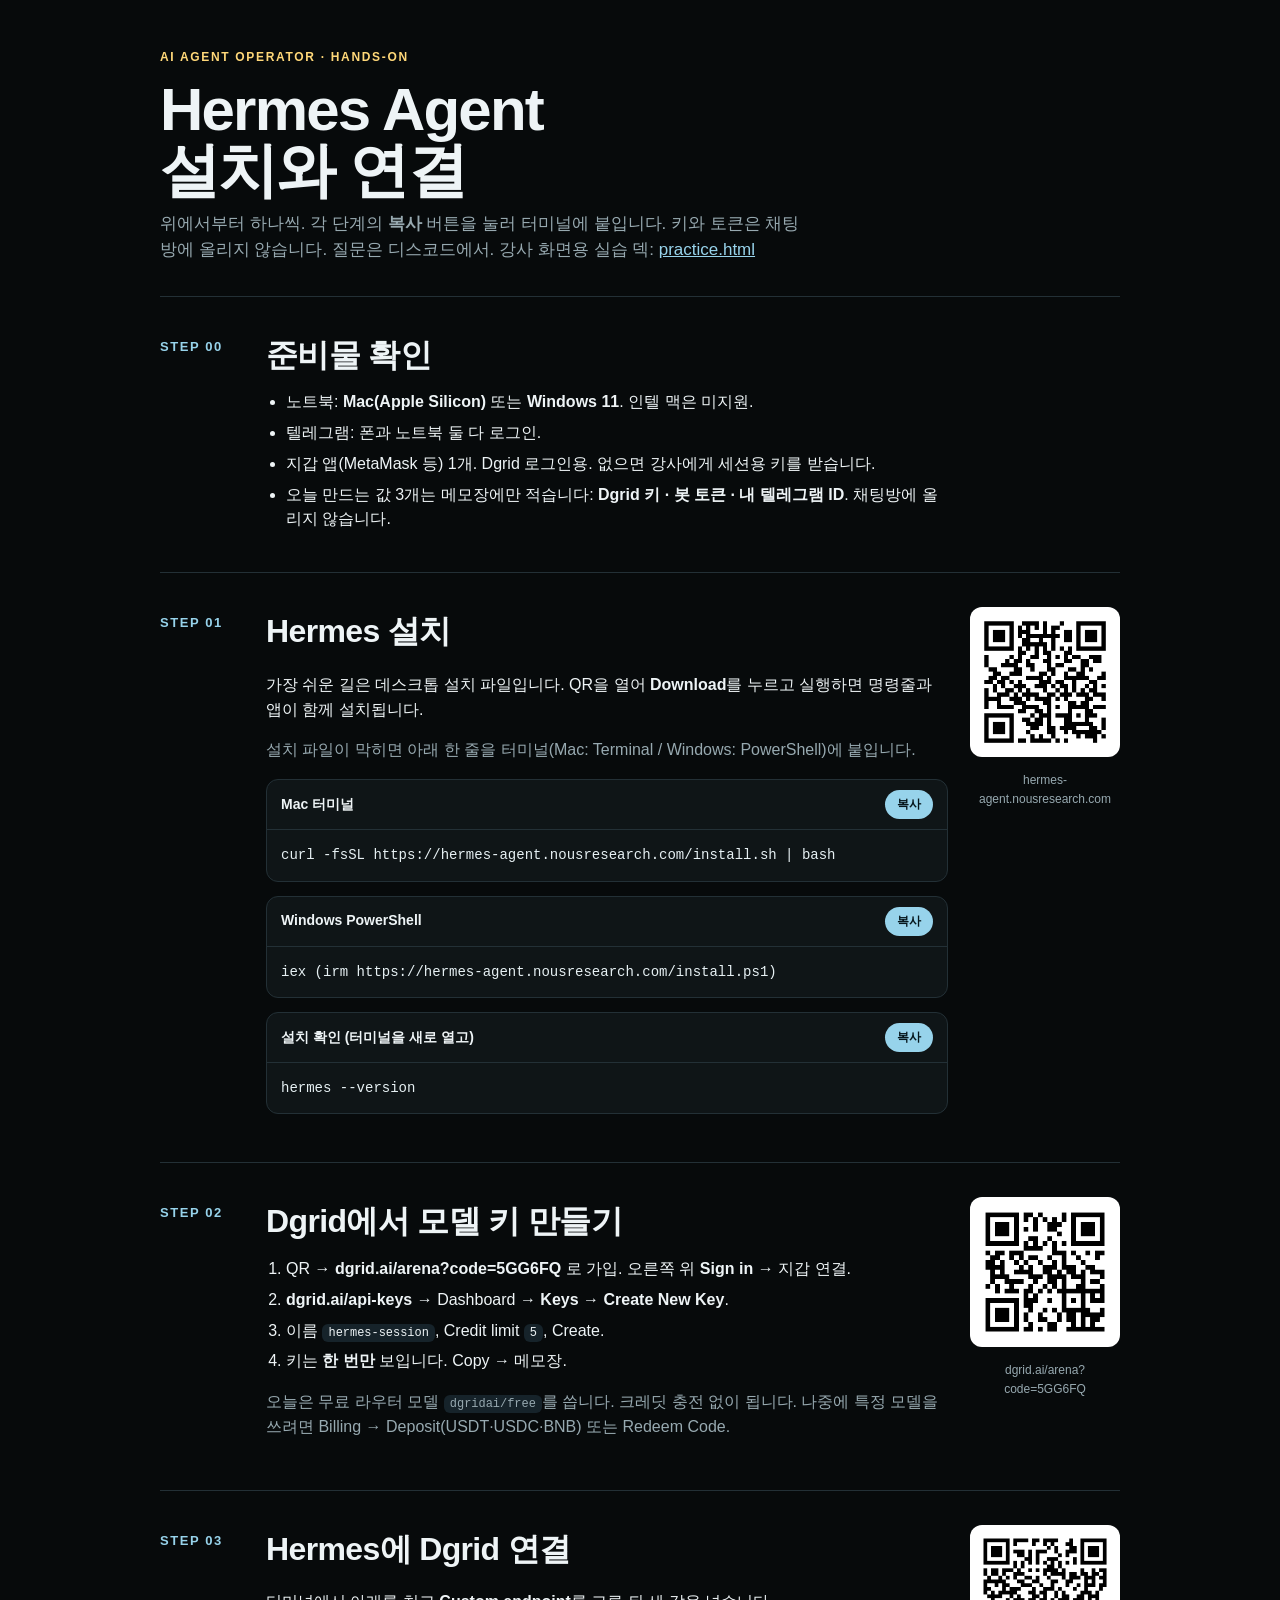
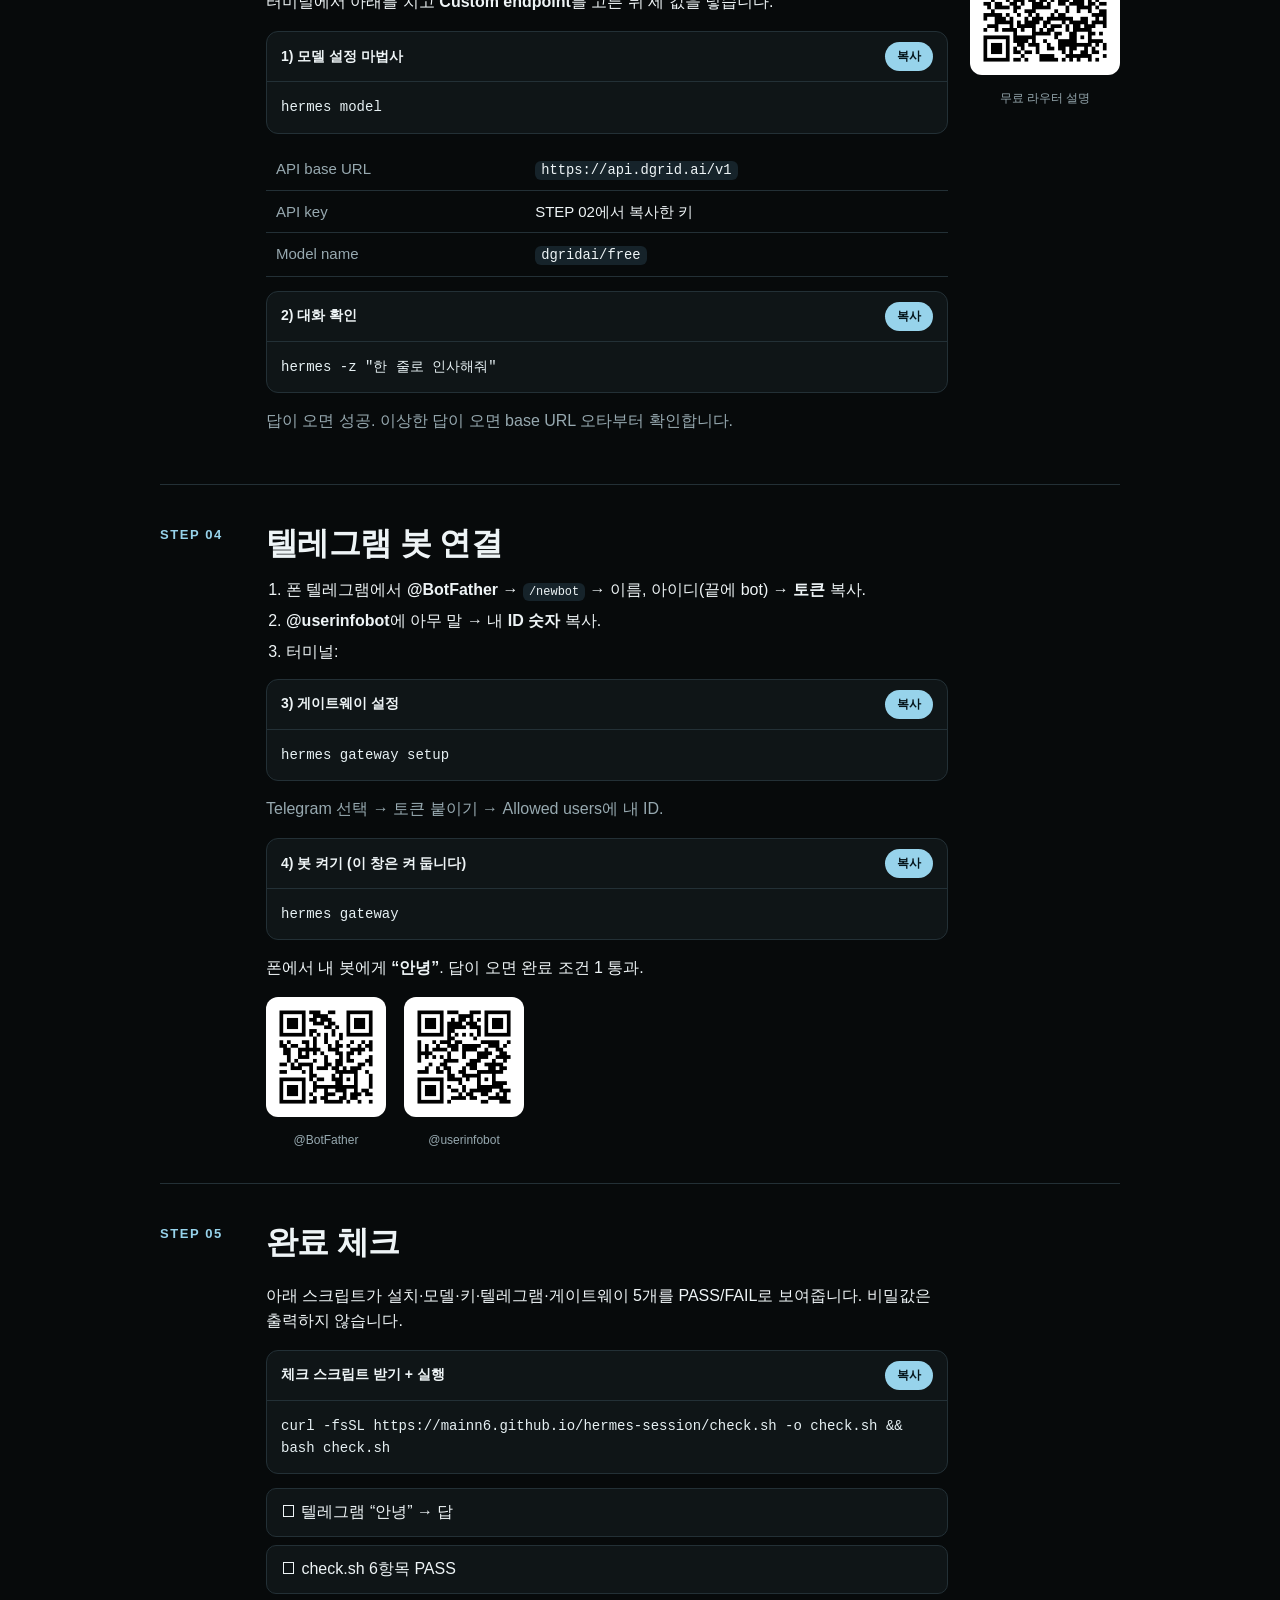
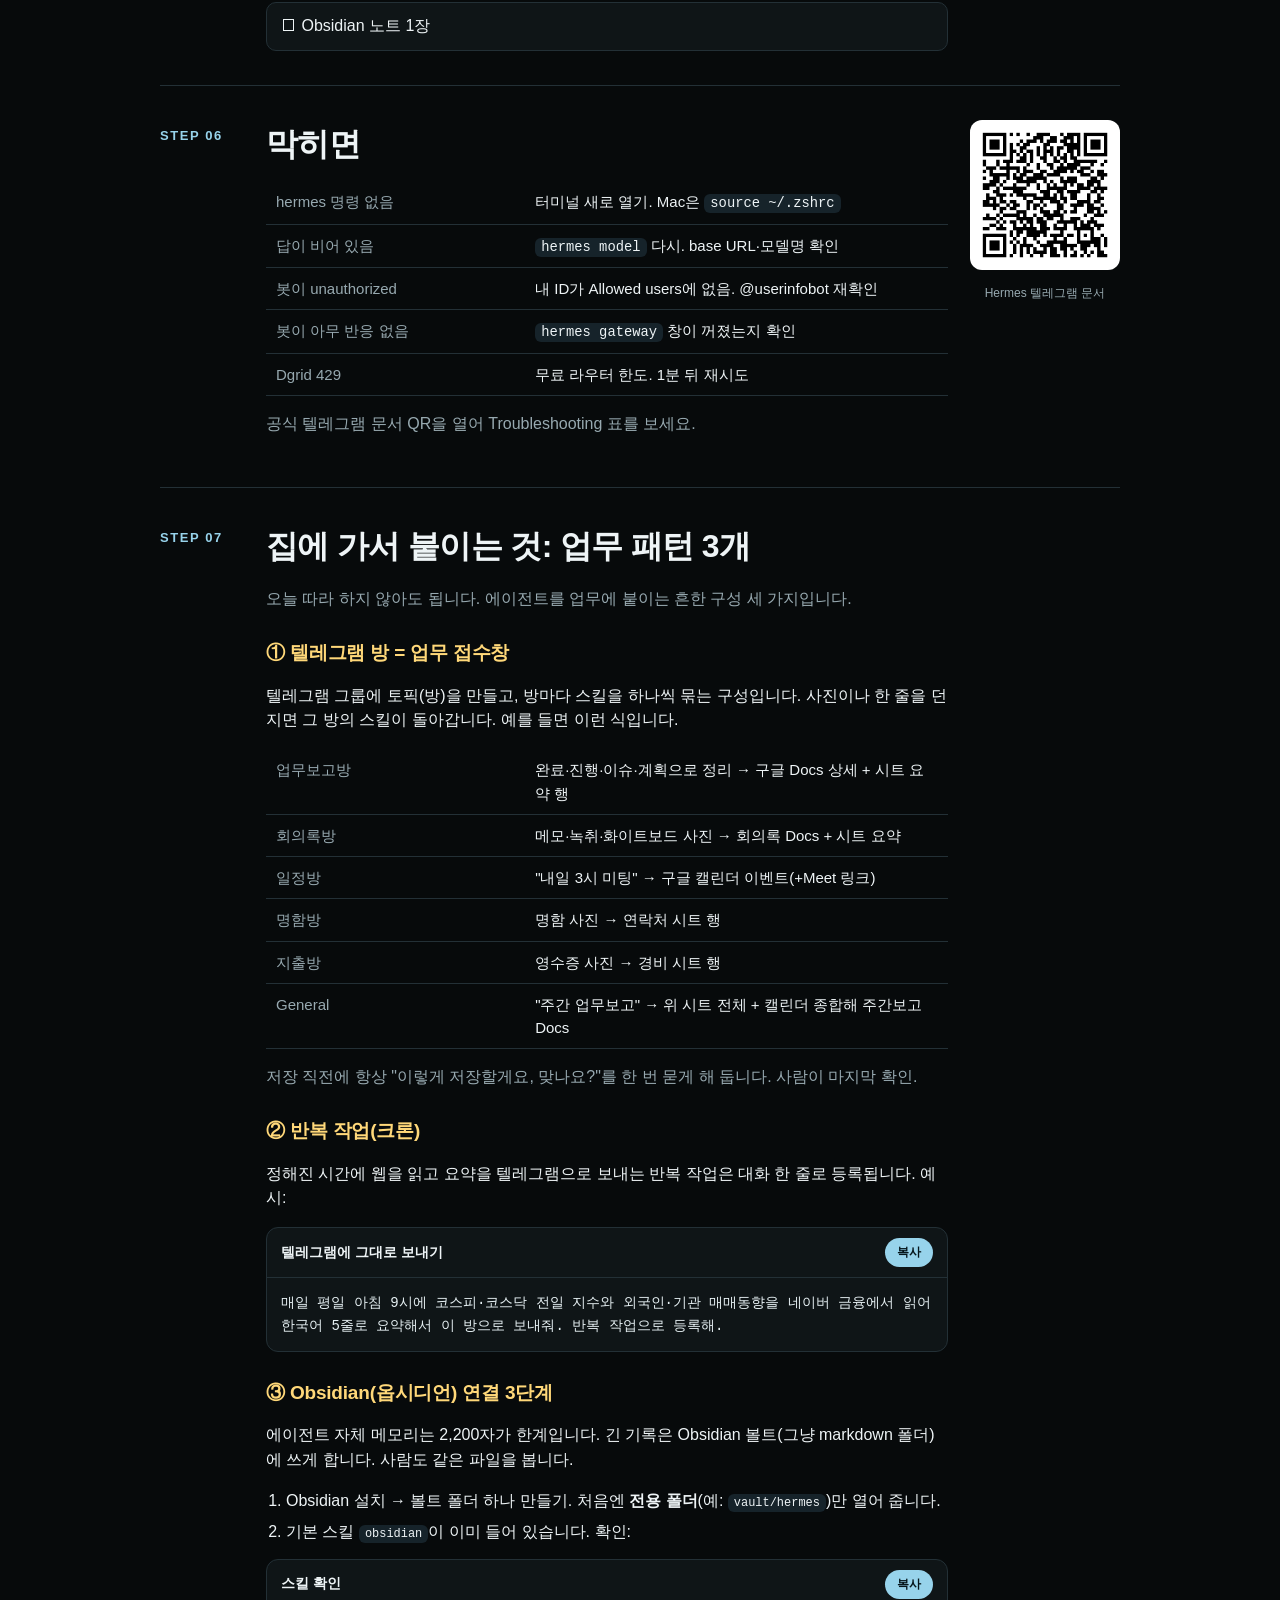
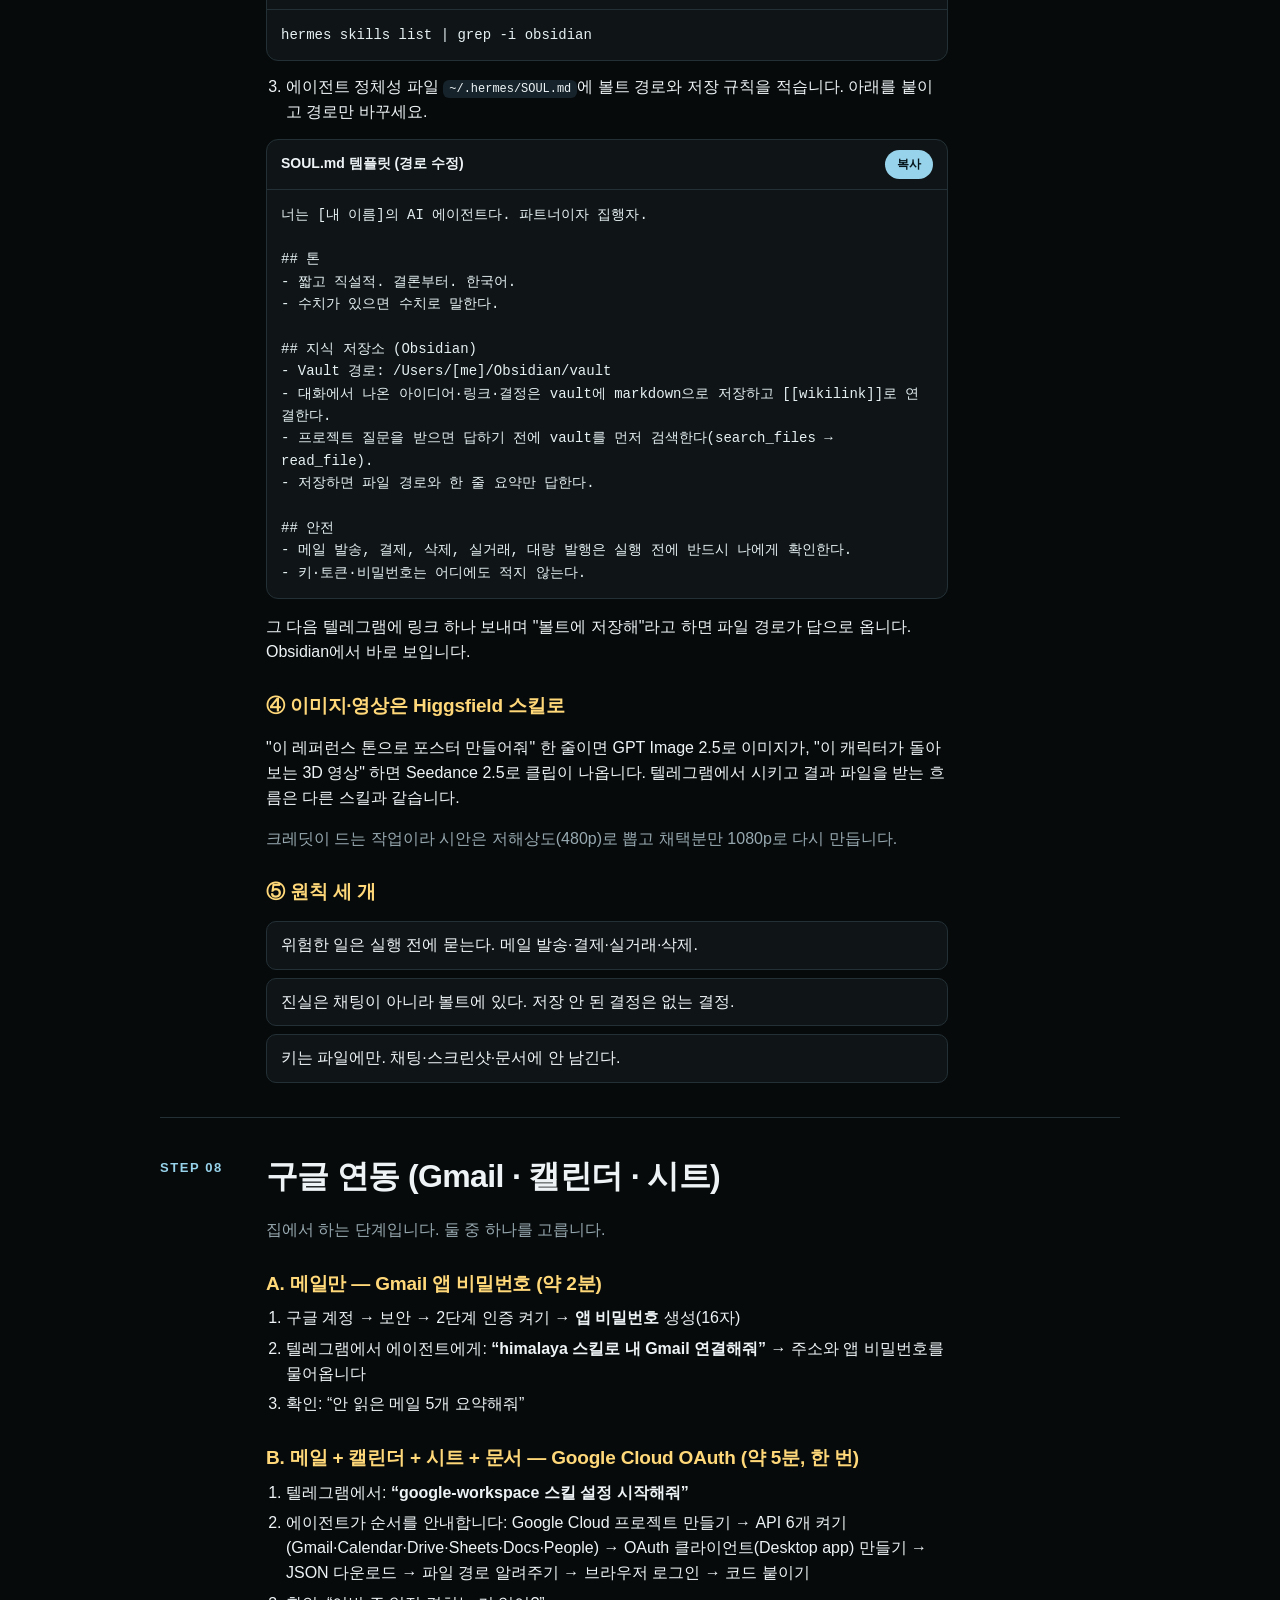
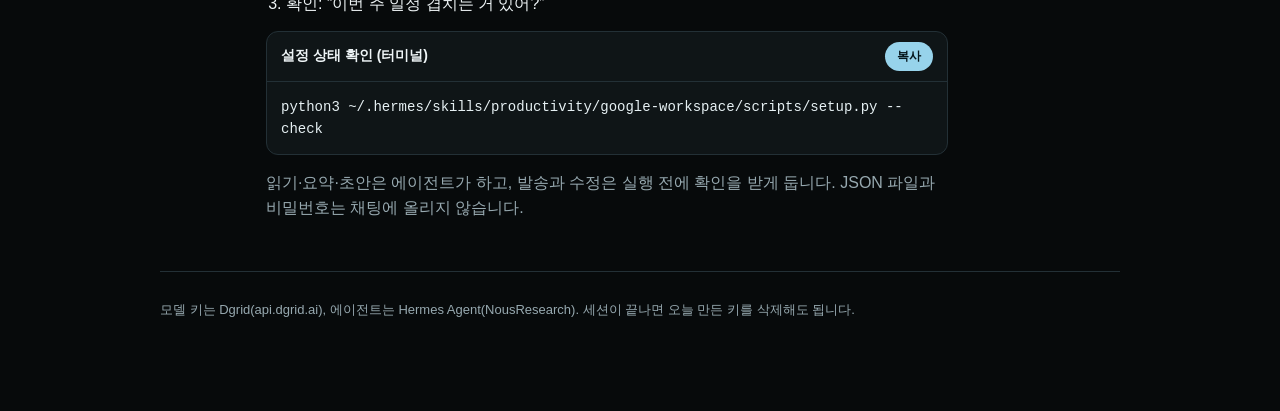
==== commit 9c832104: "Dgrid referral link for signup" ====
--- a/index.html
+++ b/index.html
@@ -21,7 +21,7 @@
 h3{margin:26px 0 8px;font-size:19px;letter-spacing:-.01em;color:var(--acc2)}
 </style></head><body><main>
 <header><div class="eyebrow">AI Agent Operator · hands-on</div><h1>Hermes Agent<br>설치와 연결</h1><p>위에서부터 하나씩. 각 단계의 <b>복사</b> 버튼을 눌러 터미널에 붙입니다. 키와 토큰은 채팅방에 올리지 않습니다. 질문은 디스코드에서. 강사 화면용 실습 덱: <a href="practice.html" style="color:var(--acc)">practice.html</a></p></header>
-<section class="step" id="step0"><div class="num">STEP 00</div><div class="body"><h2>준비물 확인</h2><ul><li>노트북: <b>Mac(Apple Silicon)</b> 또는 <b>Windows 11</b>. 인텔 맥은 미지원.</li><li>텔레그램: 폰과 노트북 둘 다 로그인.</li><li>지갑 앱(MetaMask 등) 1개. Dgrid 로그인용. 없으면 강사에게 세션용 키를 받습니다.</li><li>오늘 만드는 값 3개는 메모장에만 적습니다: <b>Dgrid 키 · 봇 토큰 · 내 텔레그램 ID</b>. 채팅방에 올리지 않습니다.</li></ul></div></section><section class="step" id="step1"><div class="num">STEP 01</div><div class="body"><h2>Hermes 설치</h2><p>가장 쉬운 길은 데스크톱 설치 파일입니다. QR을 열어 <b>Download</b>를 누르고 실행하면 명령줄과 앱이 함께 설치됩니다.</p><p class="muted">설치 파일이 막히면 아래 한 줄을 터미널(Mac: Terminal / Windows: PowerShell)에 붙입니다.</p><div class="cmd"><div class="cmd-h"><strong>Mac 터미널</strong><button onclick="cp(this)">복사</button></div><pre>curl -fsSL https://hermes-agent.nousresearch.com/install.sh | bash</pre></div><div class="cmd"><div class="cmd-h"><strong>Windows PowerShell</strong><button onclick="cp(this)">복사</button></div><pre>iex (irm https://hermes-agent.nousresearch.com/install.ps1)</pre></div><div class="cmd"><div class="cmd-h"><strong>설치 확인 (터미널을 새로 열고)</strong><button onclick="cp(this)">복사</button></div><pre>hermes --version</pre></div></div><figure class="qr"><img src="[data-uri]" alt="QR"><figcaption>hermes-agent.nousresearch.com</figcaption></figure></section><section class="step" id="step2"><div class="num">STEP 02</div><div class="body"><h2>Dgrid에서 모델 키 만들기</h2><ol><li>QR → <b>dgrid.ai/api-keys</b>. 오른쪽 위 <b>Sign in</b> → 지갑 연결.</li><li>Dashboard → <b>Keys</b> → <b>Create New Key</b>.</li><li>이름 <code>hermes-session</code>, Credit limit <code>5</code>, Create.</li><li>키는 <b>한 번만</b> 보입니다. Copy → 메모장.</li></ol><p class="muted">오늘은 무료 라우터 모델 <code>dgridai/free</code>를 씁니다. 크레딧 충전 없이 됩니다. 나중에 특정 모델을 쓰려면 Billing → Deposit(USDT·USDC·BNB) 또는 Redeem Code.</p></div><figure class="qr"><img src="[data-uri]" alt="QR"><figcaption>dgrid.ai/api-keys</figcaption></figure></section><section class="step" id="step3"><div class="num">STEP 03</div><div class="body"><h2>Hermes에 Dgrid 연결</h2><p>터미널에서 아래를 치고 <b>Custom endpoint</b>를 고른 뒤 세 값을 넣습니다.</p><div class="cmd"><div class="cmd-h"><strong>1) 모델 설정 마법사</strong><button onclick="cp(this)">복사</button></div><pre>hermes model</pre></div><table class="kv"><tr><td>API base URL</td><td><code>https://api.dgrid.ai/v1</code></td></tr><tr><td>API key</td><td>STEP 02에서 복사한 키</td></tr><tr><td>Model name</td><td><code>dgridai/free</code></td></tr></table><div class="cmd"><div class="cmd-h"><strong>2) 대화 확인</strong><button onclick="cp(this)">복사</button></div><pre>hermes -z "한 줄로 인사해줘"</pre></div><p class="muted">답이 오면 성공. 이상한 답이 오면 base URL 오타부터 확인합니다.</p></div><figure class="qr"><img src="[data-uri]" alt="QR"><figcaption>무료 라우터 설명</figcaption></figure></section><section class="step" id="step4"><div class="num">STEP 04</div><div class="body"><h2>텔레그램 봇 연결</h2><ol><li>폰 텔레그램에서 <b>@BotFather</b> → <code>/newbot</code> → 이름, 아이디(끝에 bot) → <b>토큰</b> 복사.</li><li><b>@userinfobot</b>에 아무 말 → 내 <b>ID 숫자</b> 복사.</li><li>터미널:</li></ol><div class="cmd"><div class="cmd-h"><strong>3) 게이트웨이 설정</strong><button onclick="cp(this)">복사</button></div><pre>hermes gateway setup</pre></div><p class="muted">Telegram 선택 → 토큰 붙이기 → Allowed users에 내 ID.</p><div class="cmd"><div class="cmd-h"><strong>4) 봇 켜기 (이 창은 켜 둡니다)</strong><button onclick="cp(this)">복사</button></div><pre>hermes gateway</pre></div><p>폰에서 내 봇에게 <b>“안녕”</b>. 답이 오면 완료 조건 1 통과.</p><div class="qr2"><figure><img src="[data-uri]"><figcaption>@BotFather</figcaption></figure><figure><img src="[data-uri]"><figcaption>@userinfobot</figcaption></figure></div></div></section><section class="step" id="step5"><div class="num">STEP 05</div><div class="body"><h2>완료 체크</h2><p>아래 스크립트가 설치·모델·키·텔레그램·게이트웨이 5개를 PASS/FAIL로 보여줍니다. 비밀값은 출력하지 않습니다.</p><div class="cmd"><div class="cmd-h"><strong>체크 스크립트 받기 + 실행</strong><button onclick="cp(this)">복사</button></div><pre>curl -fsSL https://mainn6.github.io/hermes-session/check.sh -o check.sh && bash check.sh</pre></div><div class="checklist"><div class="check">☐ 텔레그램 “안녕” → 답</div><div class="check">☐ check.sh 6항목 PASS</div><div class="check">☐ Obsidian 노트 1장</div></div></div></section><section class="step" id="step6"><div class="num">STEP 06</div><div class="body"><h2>막히면</h2><table class="kv"><tr><td>hermes 명령 없음</td><td>터미널 새로 열기. Mac은 <code>source ~/.zshrc</code></td></tr><tr><td>답이 비어 있음</td><td><code>hermes model</code> 다시. base URL·모델명 확인</td></tr><tr><td>봇이 unauthorized</td><td>내 ID가 Allowed users에 없음. @userinfobot 재확인</td></tr><tr><td>봇이 아무 반응 없음</td><td><code>hermes gateway</code> 창이 꺼졌는지 확인</td></tr><tr><td>Dgrid 429</td><td>무료 라우터 한도. 1분 뒤 재시도</td></tr></table><p class="muted">공식 텔레그램 문서 QR을 열어 Troubleshooting 표를 보세요.</p></div><figure class="qr"><img src="[data-uri]" alt="QR"><figcaption>Hermes 텔레그램 문서</figcaption></figure></section>
+<section class="step" id="step0"><div class="num">STEP 00</div><div class="body"><h2>준비물 확인</h2><ul><li>노트북: <b>Mac(Apple Silicon)</b> 또는 <b>Windows 11</b>. 인텔 맥은 미지원.</li><li>텔레그램: 폰과 노트북 둘 다 로그인.</li><li>지갑 앱(MetaMask 등) 1개. Dgrid 로그인용. 없으면 강사에게 세션용 키를 받습니다.</li><li>오늘 만드는 값 3개는 메모장에만 적습니다: <b>Dgrid 키 · 봇 토큰 · 내 텔레그램 ID</b>. 채팅방에 올리지 않습니다.</li></ul></div></section><section class="step" id="step1"><div class="num">STEP 01</div><div class="body"><h2>Hermes 설치</h2><p>가장 쉬운 길은 데스크톱 설치 파일입니다. QR을 열어 <b>Download</b>를 누르고 실행하면 명령줄과 앱이 함께 설치됩니다.</p><p class="muted">설치 파일이 막히면 아래 한 줄을 터미널(Mac: Terminal / Windows: PowerShell)에 붙입니다.</p><div class="cmd"><div class="cmd-h"><strong>Mac 터미널</strong><button onclick="cp(this)">복사</button></div><pre>curl -fsSL https://hermes-agent.nousresearch.com/install.sh | bash</pre></div><div class="cmd"><div class="cmd-h"><strong>Windows PowerShell</strong><button onclick="cp(this)">복사</button></div><pre>iex (irm https://hermes-agent.nousresearch.com/install.ps1)</pre></div><div class="cmd"><div class="cmd-h"><strong>설치 확인 (터미널을 새로 열고)</strong><button onclick="cp(this)">복사</button></div><pre>hermes --version</pre></div></div><figure class="qr"><img src="[data-uri]" alt="QR"><figcaption>hermes-agent.nousresearch.com</figcaption></figure></section><section class="step" id="step2"><div class="num">STEP 02</div><div class="body"><h2>Dgrid에서 모델 키 만들기</h2><ol><li>QR → <b>dgrid.ai/arena?code=5GG6FQ</b> 로 가입. 오른쪽 위 <b>Sign in</b> → 지갑 연결.</li><li><b>dgrid.ai/api-keys</b> → Dashboard → <b>Keys</b> → <b>Create New Key</b>.</li><li>이름 <code>hermes-session</code>, Credit limit <code>5</code>, Create.</li><li>키는 <b>한 번만</b> 보입니다. Copy → 메모장.</li></ol><p class="muted">오늘은 무료 라우터 모델 <code>dgridai/free</code>를 씁니다. 크레딧 충전 없이 됩니다. 나중에 특정 모델을 쓰려면 Billing → Deposit(USDT·USDC·BNB) 또는 Redeem Code.</p></div><figure class="qr"><img src="[data-uri]" alt="QR"><figcaption>dgrid.ai/arena?code=5GG6FQ</figcaption></figure></section><section class="step" id="step3"><div class="num">STEP 03</div><div class="body"><h2>Hermes에 Dgrid 연결</h2><p>터미널에서 아래를 치고 <b>Custom endpoint</b>를 고른 뒤 세 값을 넣습니다.</p><div class="cmd"><div class="cmd-h"><strong>1) 모델 설정 마법사</strong><button onclick="cp(this)">복사</button></div><pre>hermes model</pre></div><table class="kv"><tr><td>API base URL</td><td><code>https://api.dgrid.ai/v1</code></td></tr><tr><td>API key</td><td>STEP 02에서 복사한 키</td></tr><tr><td>Model name</td><td><code>dgridai/free</code></td></tr></table><div class="cmd"><div class="cmd-h"><strong>2) 대화 확인</strong><button onclick="cp(this)">복사</button></div><pre>hermes -z "한 줄로 인사해줘"</pre></div><p class="muted">답이 오면 성공. 이상한 답이 오면 base URL 오타부터 확인합니다.</p></div><figure class="qr"><img src="[data-uri]" alt="QR"><figcaption>무료 라우터 설명</figcaption></figure></section><section class="step" id="step4"><div class="num">STEP 04</div><div class="body"><h2>텔레그램 봇 연결</h2><ol><li>폰 텔레그램에서 <b>@BotFather</b> → <code>/newbot</code> → 이름, 아이디(끝에 bot) → <b>토큰</b> 복사.</li><li><b>@userinfobot</b>에 아무 말 → 내 <b>ID 숫자</b> 복사.</li><li>터미널:</li></ol><div class="cmd"><div class="cmd-h"><strong>3) 게이트웨이 설정</strong><button onclick="cp(this)">복사</button></div><pre>hermes gateway setup</pre></div><p class="muted">Telegram 선택 → 토큰 붙이기 → Allowed users에 내 ID.</p><div class="cmd"><div class="cmd-h"><strong>4) 봇 켜기 (이 창은 켜 둡니다)</strong><button onclick="cp(this)">복사</button></div><pre>hermes gateway</pre></div><p>폰에서 내 봇에게 <b>“안녕”</b>. 답이 오면 완료 조건 1 통과.</p><div class="qr2"><figure><img src="[data-uri]"><figcaption>@BotFather</figcaption></figure><figure><img src="[data-uri]"><figcaption>@userinfobot</figcaption></figure></div></div></section><section class="step" id="step5"><div class="num">STEP 05</div><div class="body"><h2>완료 체크</h2><p>아래 스크립트가 설치·모델·키·텔레그램·게이트웨이 5개를 PASS/FAIL로 보여줍니다. 비밀값은 출력하지 않습니다.</p><div class="cmd"><div class="cmd-h"><strong>체크 스크립트 받기 + 실행</strong><button onclick="cp(this)">복사</button></div><pre>curl -fsSL https://mainn6.github.io/hermes-session/check.sh -o check.sh && bash check.sh</pre></div><div class="checklist"><div class="check">☐ 텔레그램 “안녕” → 답</div><div class="check">☐ check.sh 6항목 PASS</div><div class="check">☐ Obsidian 노트 1장</div></div></div></section><section class="step" id="step6"><div class="num">STEP 06</div><div class="body"><h2>막히면</h2><table class="kv"><tr><td>hermes 명령 없음</td><td>터미널 새로 열기. Mac은 <code>source ~/.zshrc</code></td></tr><tr><td>답이 비어 있음</td><td><code>hermes model</code> 다시. base URL·모델명 확인</td></tr><tr><td>봇이 unauthorized</td><td>내 ID가 Allowed users에 없음. @userinfobot 재확인</td></tr><tr><td>봇이 아무 반응 없음</td><td><code>hermes gateway</code> 창이 꺼졌는지 확인</td></tr><tr><td>Dgrid 429</td><td>무료 라우터 한도. 1분 뒤 재시도</td></tr></table><p class="muted">공식 텔레그램 문서 QR을 열어 Troubleshooting 표를 보세요.</p></div><figure class="qr"><img src="[data-uri]" alt="QR"><figcaption>Hermes 텔레그램 문서</figcaption></figure></section>
 <section class="step" id="step7"><div class="num">STEP 07</div><div class="body"><h2>집에 가서 붙이는 것: 업무 패턴 3개</h2>
 <p class="muted">오늘 따라 하지 않아도 됩니다. 에이전트를 업무에 붙이는 흔한 구성 세 가지입니다.</p>
 <h3>① 텔레그램 방 = 업무 접수창</h3>
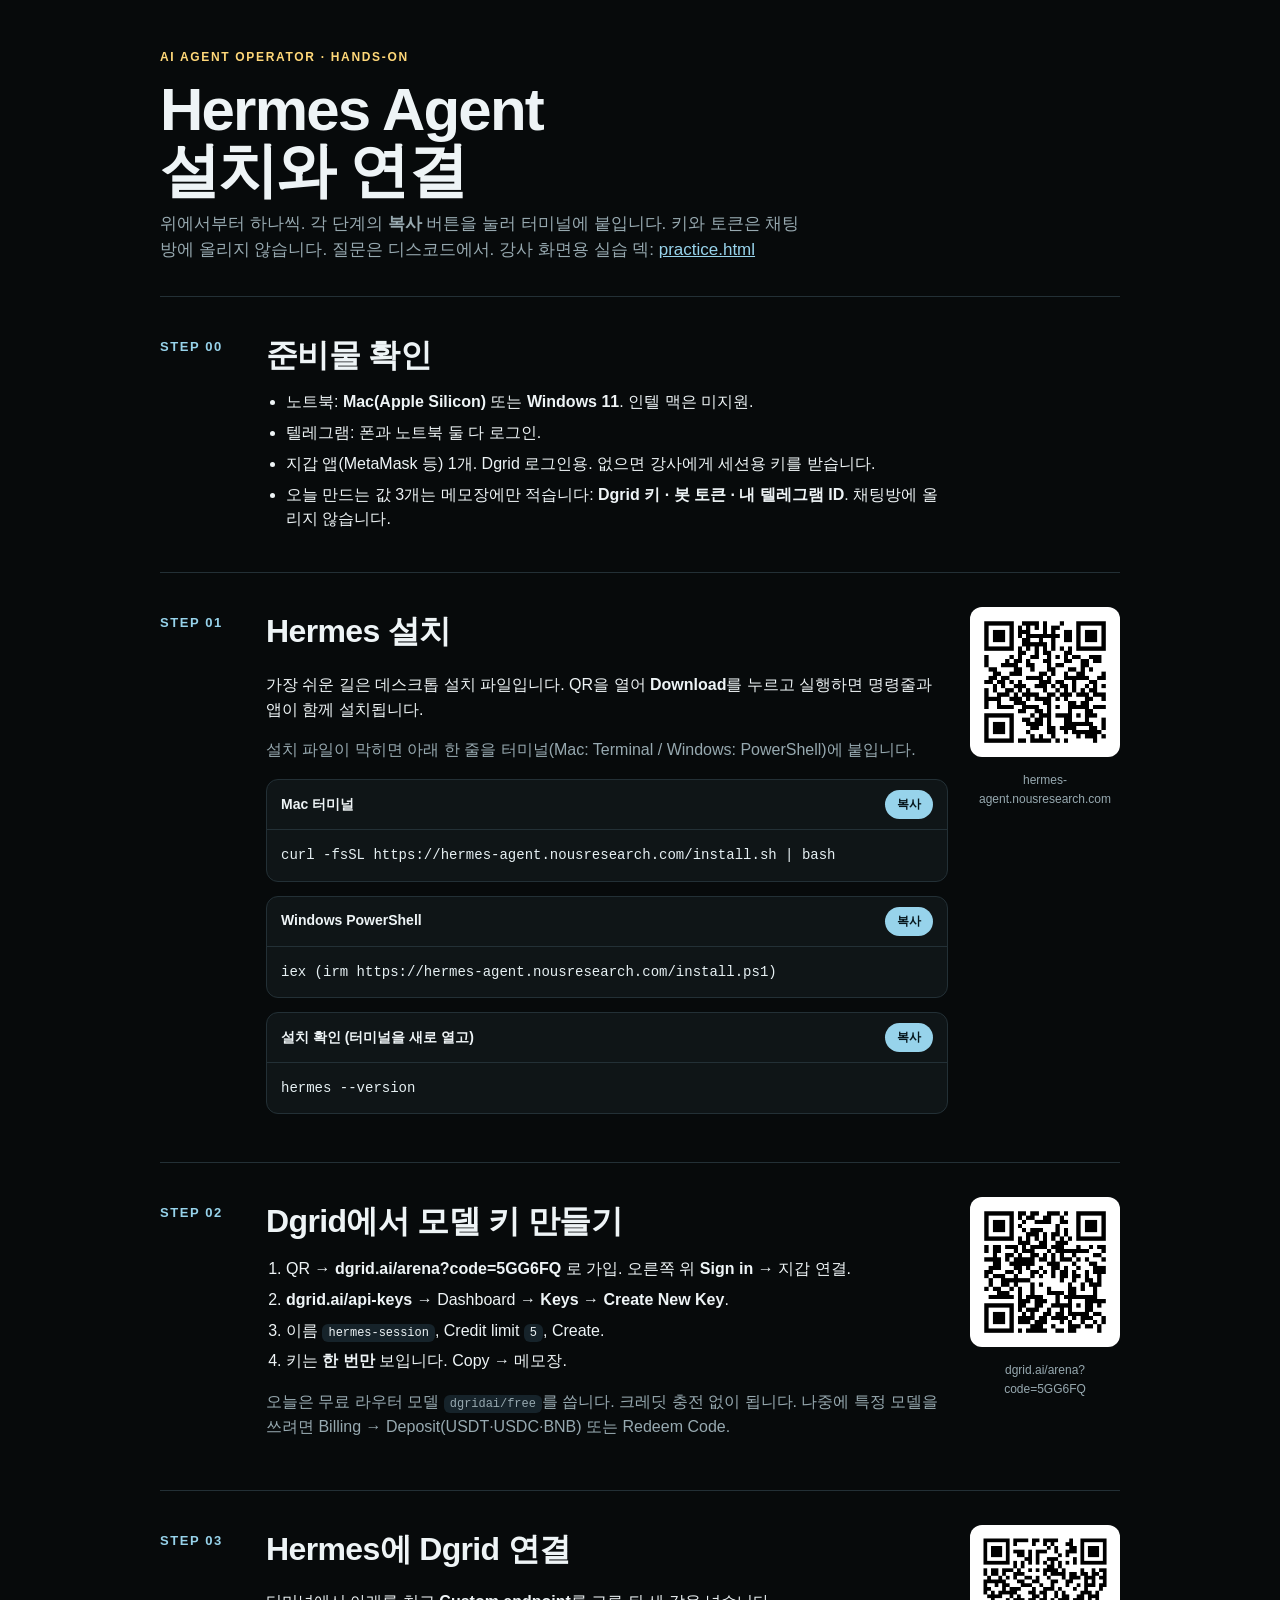
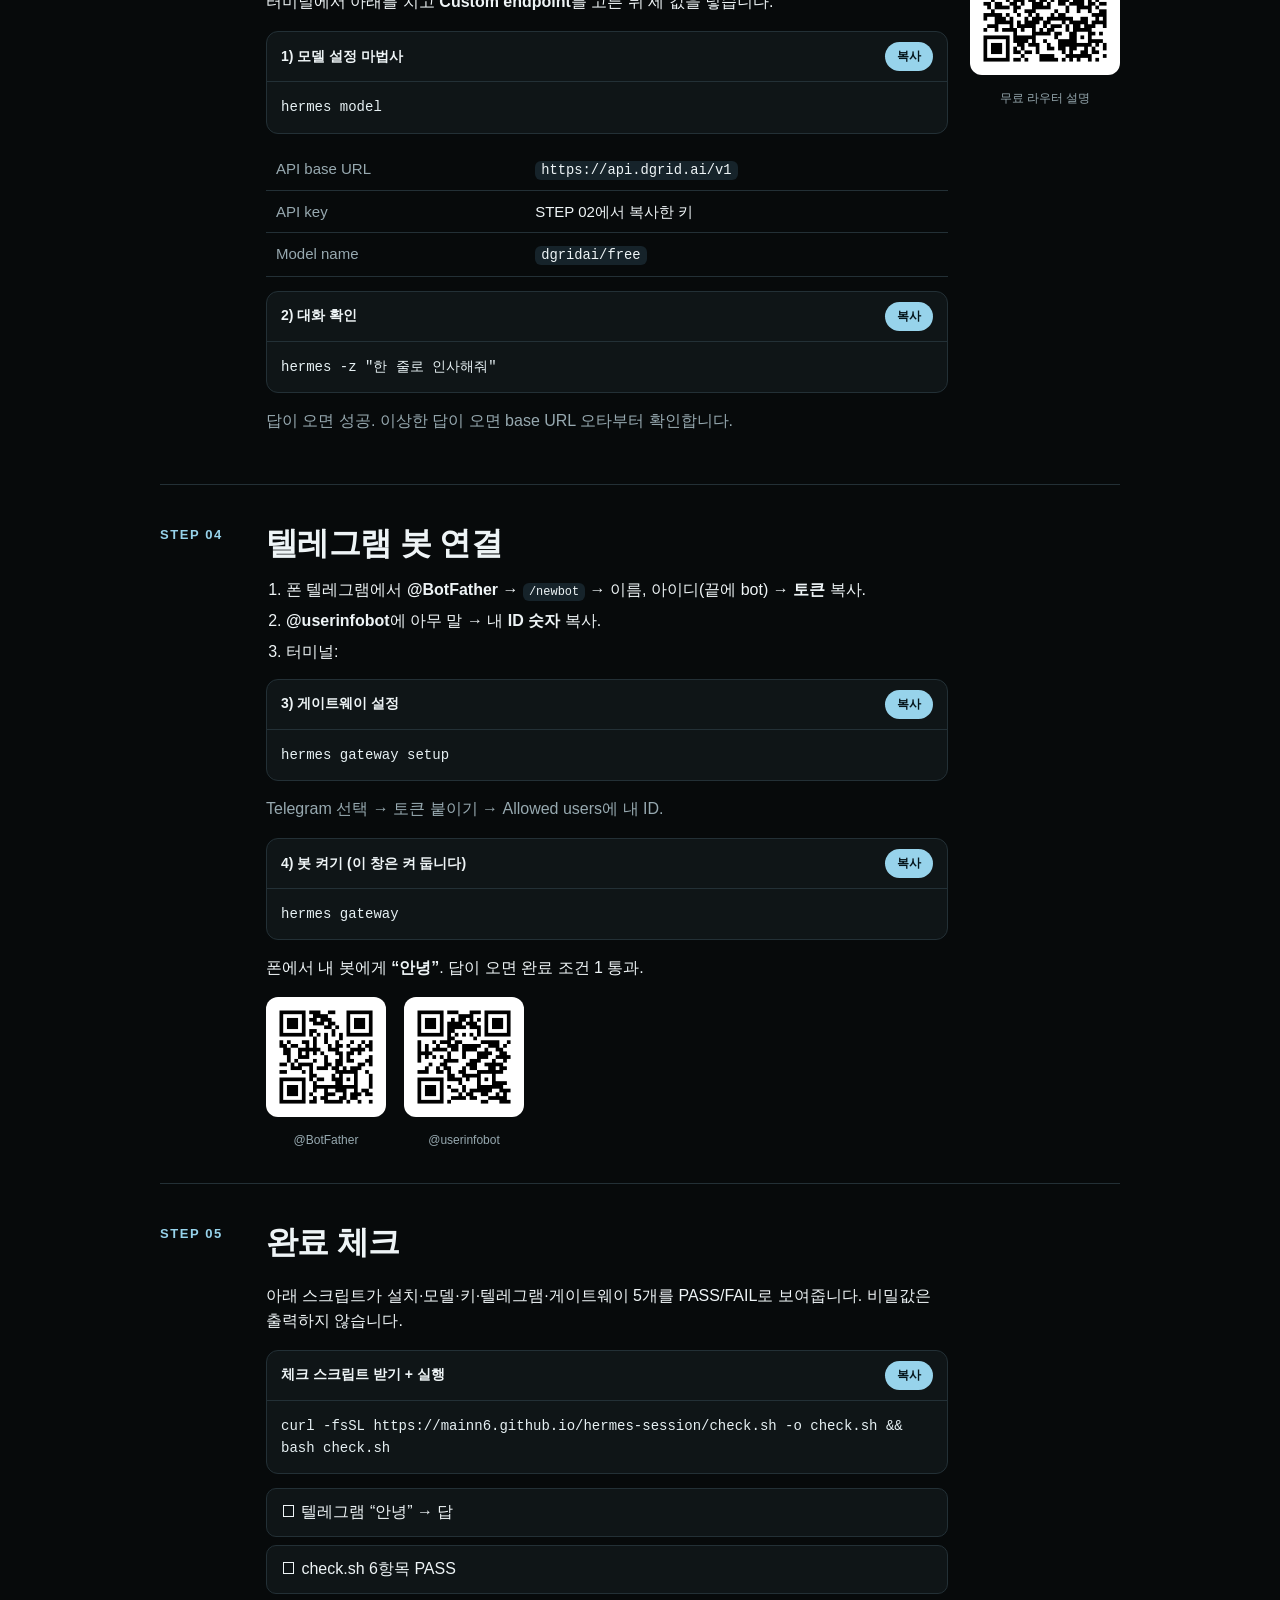
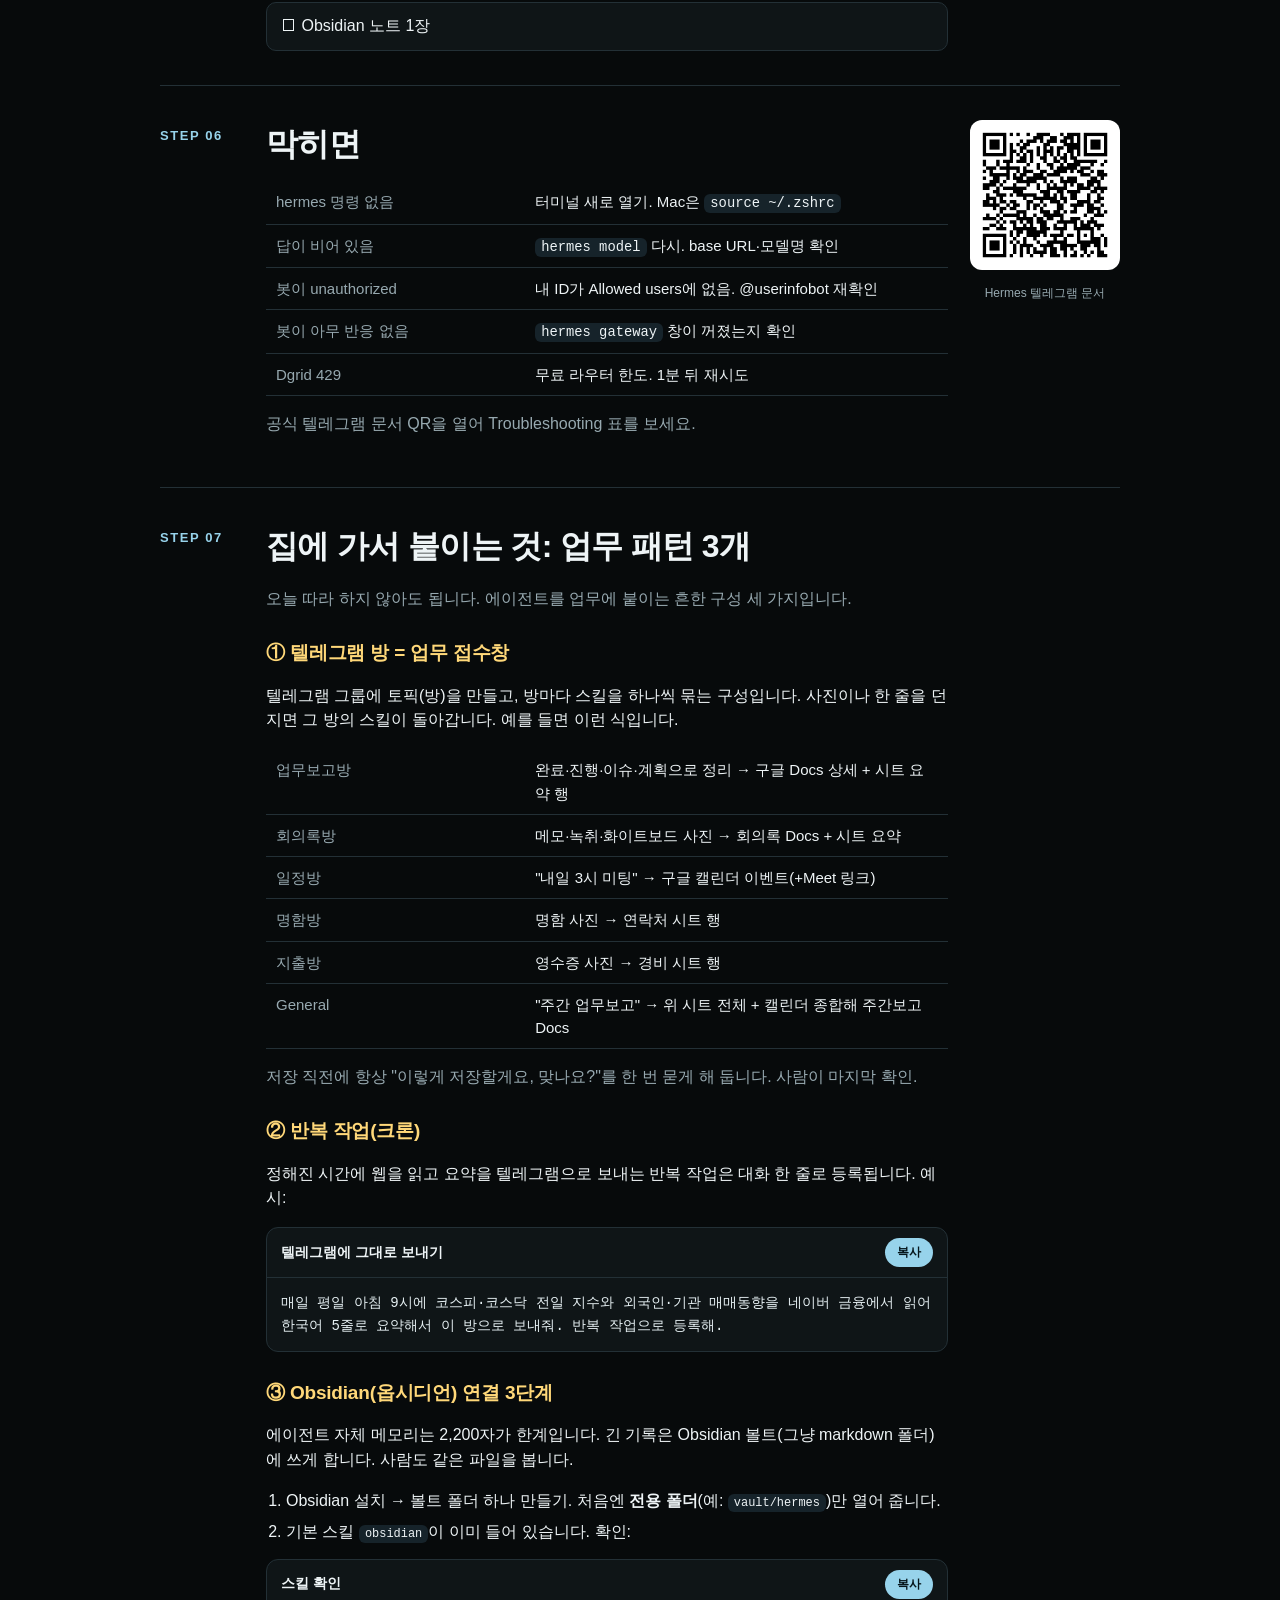
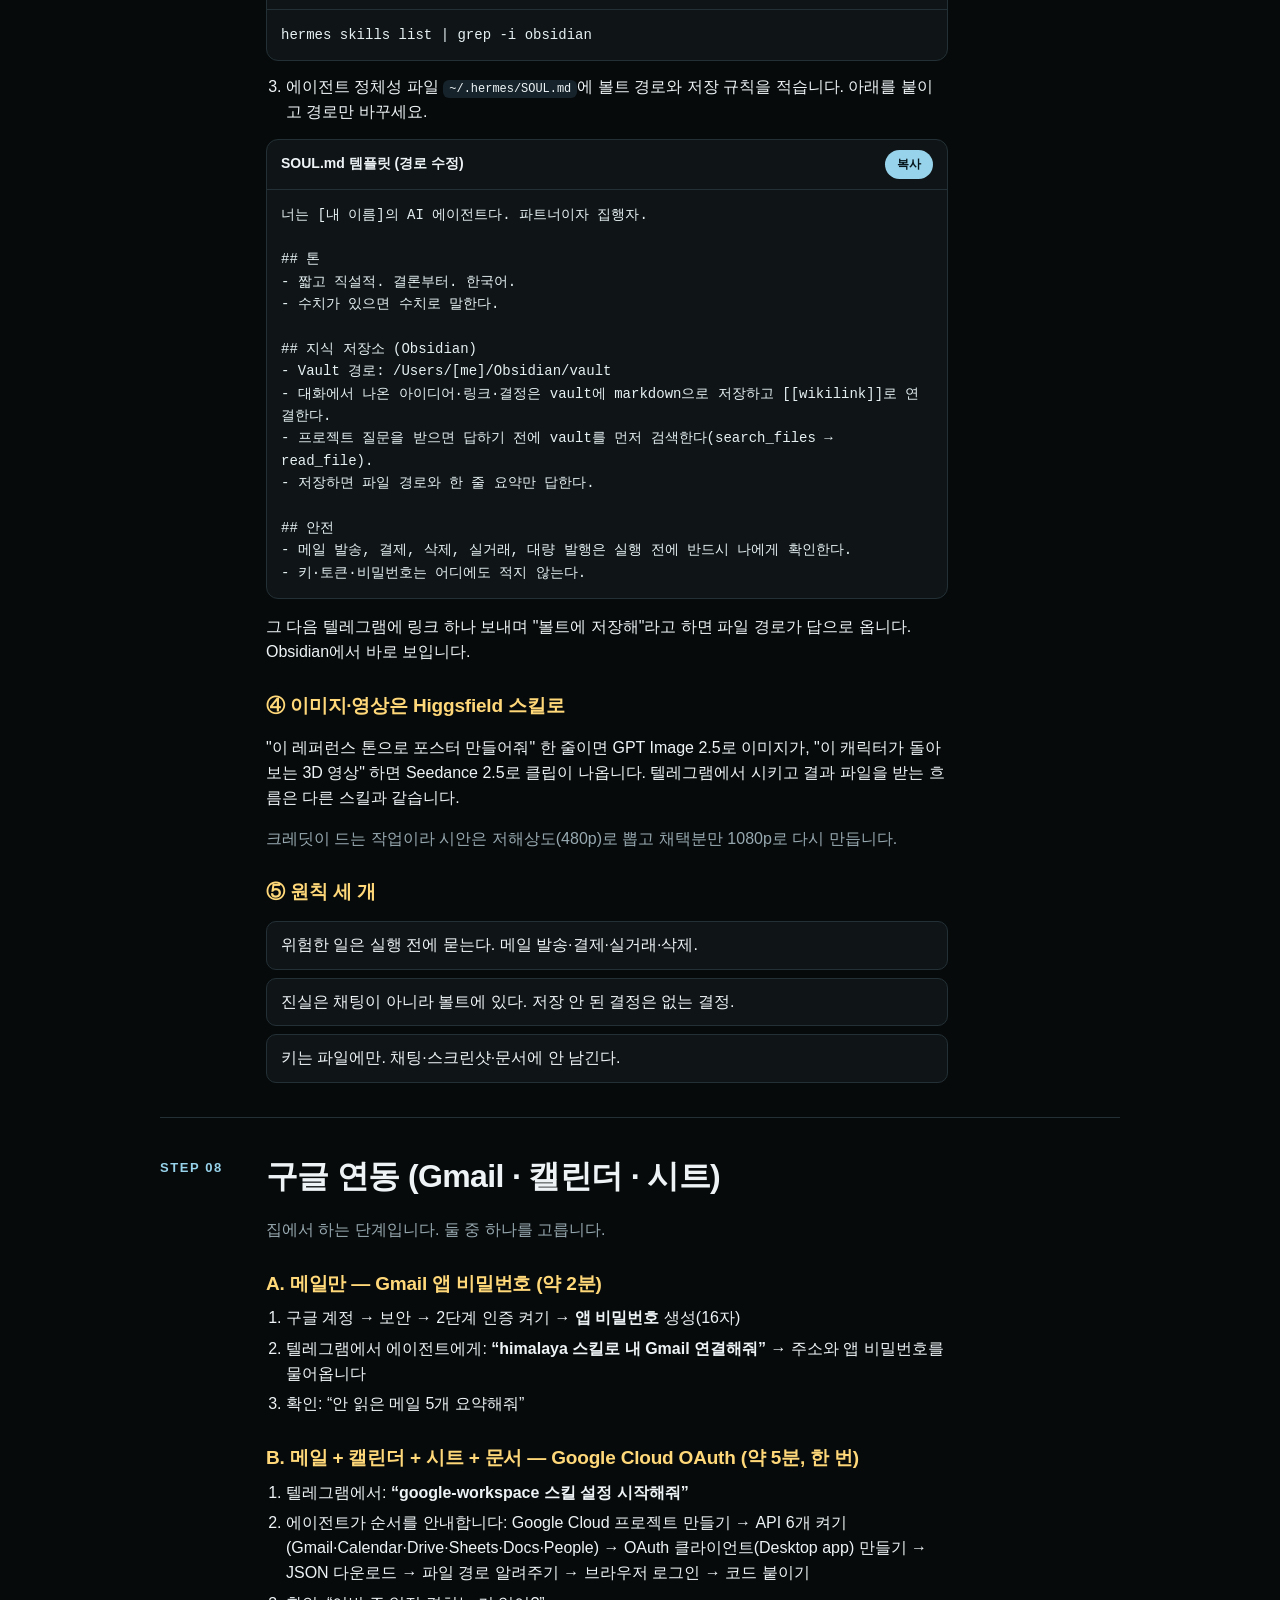
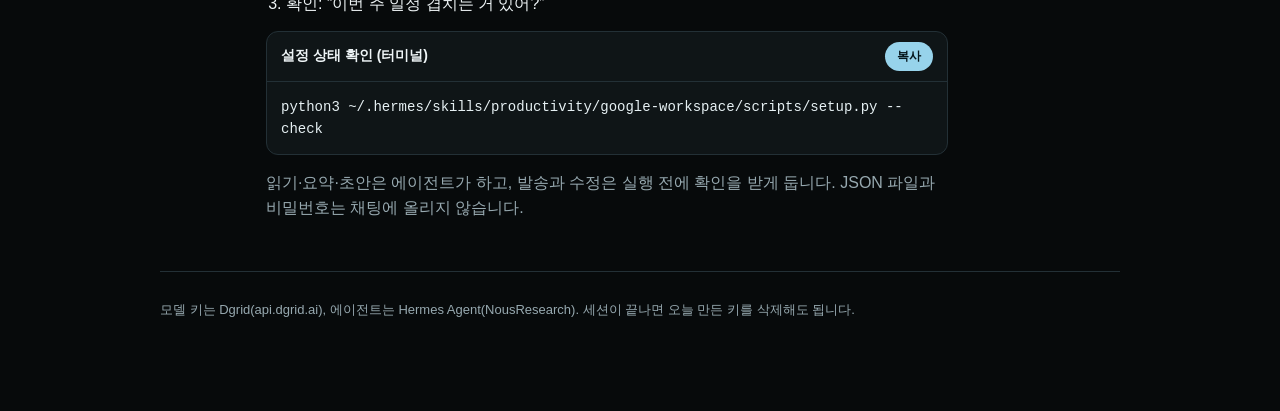
==== commit f3cdbc0c: "Participant page STEP 02 QR -> referral" ====
--- a/index.html
+++ b/index.html
@@ -21,7 +21,7 @@
 h3{margin:26px 0 8px;font-size:19px;letter-spacing:-.01em;color:var(--acc2)}
 </style></head><body><main>
 <header><div class="eyebrow">AI Agent Operator · hands-on</div><h1>Hermes Agent<br>설치와 연결</h1><p>위에서부터 하나씩. 각 단계의 <b>복사</b> 버튼을 눌러 터미널에 붙입니다. 키와 토큰은 채팅방에 올리지 않습니다. 질문은 디스코드에서. 강사 화면용 실습 덱: <a href="practice.html" style="color:var(--acc)">practice.html</a></p></header>
-<section class="step" id="step0"><div class="num">STEP 00</div><div class="body"><h2>준비물 확인</h2><ul><li>노트북: <b>Mac(Apple Silicon)</b> 또는 <b>Windows 11</b>. 인텔 맥은 미지원.</li><li>텔레그램: 폰과 노트북 둘 다 로그인.</li><li>지갑 앱(MetaMask 등) 1개. Dgrid 로그인용. 없으면 강사에게 세션용 키를 받습니다.</li><li>오늘 만드는 값 3개는 메모장에만 적습니다: <b>Dgrid 키 · 봇 토큰 · 내 텔레그램 ID</b>. 채팅방에 올리지 않습니다.</li></ul></div></section><section class="step" id="step1"><div class="num">STEP 01</div><div class="body"><h2>Hermes 설치</h2><p>가장 쉬운 길은 데스크톱 설치 파일입니다. QR을 열어 <b>Download</b>를 누르고 실행하면 명령줄과 앱이 함께 설치됩니다.</p><p class="muted">설치 파일이 막히면 아래 한 줄을 터미널(Mac: Terminal / Windows: PowerShell)에 붙입니다.</p><div class="cmd"><div class="cmd-h"><strong>Mac 터미널</strong><button onclick="cp(this)">복사</button></div><pre>curl -fsSL https://hermes-agent.nousresearch.com/install.sh | bash</pre></div><div class="cmd"><div class="cmd-h"><strong>Windows PowerShell</strong><button onclick="cp(this)">복사</button></div><pre>iex (irm https://hermes-agent.nousresearch.com/install.ps1)</pre></div><div class="cmd"><div class="cmd-h"><strong>설치 확인 (터미널을 새로 열고)</strong><button onclick="cp(this)">복사</button></div><pre>hermes --version</pre></div></div><figure class="qr"><img src="[data-uri]" alt="QR"><figcaption>hermes-agent.nousresearch.com</figcaption></figure></section><section class="step" id="step2"><div class="num">STEP 02</div><div class="body"><h2>Dgrid에서 모델 키 만들기</h2><ol><li>QR → <b>dgrid.ai/arena?code=5GG6FQ</b> 로 가입. 오른쪽 위 <b>Sign in</b> → 지갑 연결.</li><li><b>dgrid.ai/api-keys</b> → Dashboard → <b>Keys</b> → <b>Create New Key</b>.</li><li>이름 <code>hermes-session</code>, Credit limit <code>5</code>, Create.</li><li>키는 <b>한 번만</b> 보입니다. Copy → 메모장.</li></ol><p class="muted">오늘은 무료 라우터 모델 <code>dgridai/free</code>를 씁니다. 크레딧 충전 없이 됩니다. 나중에 특정 모델을 쓰려면 Billing → Deposit(USDT·USDC·BNB) 또는 Redeem Code.</p></div><figure class="qr"><img src="[data-uri]" alt="QR"><figcaption>dgrid.ai/arena?code=5GG6FQ</figcaption></figure></section><section class="step" id="step3"><div class="num">STEP 03</div><div class="body"><h2>Hermes에 Dgrid 연결</h2><p>터미널에서 아래를 치고 <b>Custom endpoint</b>를 고른 뒤 세 값을 넣습니다.</p><div class="cmd"><div class="cmd-h"><strong>1) 모델 설정 마법사</strong><button onclick="cp(this)">복사</button></div><pre>hermes model</pre></div><table class="kv"><tr><td>API base URL</td><td><code>https://api.dgrid.ai/v1</code></td></tr><tr><td>API key</td><td>STEP 02에서 복사한 키</td></tr><tr><td>Model name</td><td><code>dgridai/free</code></td></tr></table><div class="cmd"><div class="cmd-h"><strong>2) 대화 확인</strong><button onclick="cp(this)">복사</button></div><pre>hermes -z "한 줄로 인사해줘"</pre></div><p class="muted">답이 오면 성공. 이상한 답이 오면 base URL 오타부터 확인합니다.</p></div><figure class="qr"><img src="[data-uri]" alt="QR"><figcaption>무료 라우터 설명</figcaption></figure></section><section class="step" id="step4"><div class="num">STEP 04</div><div class="body"><h2>텔레그램 봇 연결</h2><ol><li>폰 텔레그램에서 <b>@BotFather</b> → <code>/newbot</code> → 이름, 아이디(끝에 bot) → <b>토큰</b> 복사.</li><li><b>@userinfobot</b>에 아무 말 → 내 <b>ID 숫자</b> 복사.</li><li>터미널:</li></ol><div class="cmd"><div class="cmd-h"><strong>3) 게이트웨이 설정</strong><button onclick="cp(this)">복사</button></div><pre>hermes gateway setup</pre></div><p class="muted">Telegram 선택 → 토큰 붙이기 → Allowed users에 내 ID.</p><div class="cmd"><div class="cmd-h"><strong>4) 봇 켜기 (이 창은 켜 둡니다)</strong><button onclick="cp(this)">복사</button></div><pre>hermes gateway</pre></div><p>폰에서 내 봇에게 <b>“안녕”</b>. 답이 오면 완료 조건 1 통과.</p><div class="qr2"><figure><img src="[data-uri]"><figcaption>@BotFather</figcaption></figure><figure><img src="[data-uri]"><figcaption>@userinfobot</figcaption></figure></div></div></section><section class="step" id="step5"><div class="num">STEP 05</div><div class="body"><h2>완료 체크</h2><p>아래 스크립트가 설치·모델·키·텔레그램·게이트웨이 5개를 PASS/FAIL로 보여줍니다. 비밀값은 출력하지 않습니다.</p><div class="cmd"><div class="cmd-h"><strong>체크 스크립트 받기 + 실행</strong><button onclick="cp(this)">복사</button></div><pre>curl -fsSL https://mainn6.github.io/hermes-session/check.sh -o check.sh && bash check.sh</pre></div><div class="checklist"><div class="check">☐ 텔레그램 “안녕” → 답</div><div class="check">☐ check.sh 6항목 PASS</div><div class="check">☐ Obsidian 노트 1장</div></div></div></section><section class="step" id="step6"><div class="num">STEP 06</div><div class="body"><h2>막히면</h2><table class="kv"><tr><td>hermes 명령 없음</td><td>터미널 새로 열기. Mac은 <code>source ~/.zshrc</code></td></tr><tr><td>답이 비어 있음</td><td><code>hermes model</code> 다시. base URL·모델명 확인</td></tr><tr><td>봇이 unauthorized</td><td>내 ID가 Allowed users에 없음. @userinfobot 재확인</td></tr><tr><td>봇이 아무 반응 없음</td><td><code>hermes gateway</code> 창이 꺼졌는지 확인</td></tr><tr><td>Dgrid 429</td><td>무료 라우터 한도. 1분 뒤 재시도</td></tr></table><p class="muted">공식 텔레그램 문서 QR을 열어 Troubleshooting 표를 보세요.</p></div><figure class="qr"><img src="[data-uri]" alt="QR"><figcaption>Hermes 텔레그램 문서</figcaption></figure></section>
+<section class="step" id="step0"><div class="num">STEP 00</div><div class="body"><h2>준비물 확인</h2><ul><li>노트북: <b>Mac(Apple Silicon)</b> 또는 <b>Windows 11</b>. 인텔 맥은 미지원.</li><li>텔레그램: 폰과 노트북 둘 다 로그인.</li><li>지갑 앱(MetaMask 등) 1개. Dgrid 로그인용. 없으면 강사에게 세션용 키를 받습니다.</li><li>오늘 만드는 값 3개는 메모장에만 적습니다: <b>Dgrid 키 · 봇 토큰 · 내 텔레그램 ID</b>. 채팅방에 올리지 않습니다.</li></ul></div></section><section class="step" id="step1"><div class="num">STEP 01</div><div class="body"><h2>Hermes 설치</h2><p>가장 쉬운 길은 데스크톱 설치 파일입니다. QR을 열어 <b>Download</b>를 누르고 실행하면 명령줄과 앱이 함께 설치됩니다.</p><p class="muted">설치 파일이 막히면 아래 한 줄을 터미널(Mac: Terminal / Windows: PowerShell)에 붙입니다.</p><div class="cmd"><div class="cmd-h"><strong>Mac 터미널</strong><button onclick="cp(this)">복사</button></div><pre>curl -fsSL https://hermes-agent.nousresearch.com/install.sh | bash</pre></div><div class="cmd"><div class="cmd-h"><strong>Windows PowerShell</strong><button onclick="cp(this)">복사</button></div><pre>iex (irm https://hermes-agent.nousresearch.com/install.ps1)</pre></div><div class="cmd"><div class="cmd-h"><strong>설치 확인 (터미널을 새로 열고)</strong><button onclick="cp(this)">복사</button></div><pre>hermes --version</pre></div></div><figure class="qr"><img src="[data-uri]" alt="QR"><figcaption>hermes-agent.nousresearch.com</figcaption></figure></section><section class="step" id="step2"><div class="num">STEP 02</div><div class="body"><h2>Dgrid에서 모델 키 만들기</h2><ol><li>QR → <b>dgrid.ai/arena?code=5GG6FQ</b> 로 가입. 오른쪽 위 <b>Sign in</b> → 지갑 연결.</li><li><b>dgrid.ai/api-keys</b> → Dashboard → <b>Keys</b> → <b>Create New Key</b>.</li><li>이름 <code>hermes-session</code>, Credit limit <code>5</code>, Create.</li><li>키는 <b>한 번만</b> 보입니다. Copy → 메모장.</li></ol><p class="muted">오늘은 무료 라우터 모델 <code>dgridai/free</code>를 씁니다. 크레딧 충전 없이 됩니다. 나중에 특정 모델을 쓰려면 Billing → Deposit(USDT·USDC·BNB) 또는 Redeem Code.</p></div><figure class="qr"><img src="[data-uri]" alt="QR"><figcaption>dgrid.ai/arena?code=5GG6FQ</figcaption></figure></section><section class="step" id="step3"><div class="num">STEP 03</div><div class="body"><h2>Hermes에 Dgrid 연결</h2><p>터미널에서 아래를 치고 <b>Custom endpoint</b>를 고른 뒤 세 값을 넣습니다.</p><div class="cmd"><div class="cmd-h"><strong>1) 모델 설정 마법사</strong><button onclick="cp(this)">복사</button></div><pre>hermes model</pre></div><table class="kv"><tr><td>API base URL</td><td><code>https://api.dgrid.ai/v1</code></td></tr><tr><td>API key</td><td>STEP 02에서 복사한 키</td></tr><tr><td>Model name</td><td><code>dgridai/free</code></td></tr></table><div class="cmd"><div class="cmd-h"><strong>2) 대화 확인</strong><button onclick="cp(this)">복사</button></div><pre>hermes -z "한 줄로 인사해줘"</pre></div><p class="muted">답이 오면 성공. 이상한 답이 오면 base URL 오타부터 확인합니다.</p></div><figure class="qr"><img src="[data-uri]" alt="QR"><figcaption>무료 라우터 설명</figcaption></figure></section><section class="step" id="step4"><div class="num">STEP 04</div><div class="body"><h2>텔레그램 봇 연결</h2><ol><li>폰 텔레그램에서 <b>@BotFather</b> → <code>/newbot</code> → 이름, 아이디(끝에 bot) → <b>토큰</b> 복사.</li><li><b>@userinfobot</b>에 아무 말 → 내 <b>ID 숫자</b> 복사.</li><li>터미널:</li></ol><div class="cmd"><div class="cmd-h"><strong>3) 게이트웨이 설정</strong><button onclick="cp(this)">복사</button></div><pre>hermes gateway setup</pre></div><p class="muted">Telegram 선택 → 토큰 붙이기 → Allowed users에 내 ID.</p><div class="cmd"><div class="cmd-h"><strong>4) 봇 켜기 (이 창은 켜 둡니다)</strong><button onclick="cp(this)">복사</button></div><pre>hermes gateway</pre></div><p>폰에서 내 봇에게 <b>“안녕”</b>. 답이 오면 완료 조건 1 통과.</p><div class="qr2"><figure><img src="[data-uri]"><figcaption>@BotFather</figcaption></figure><figure><img src="[data-uri]"><figcaption>@userinfobot</figcaption></figure></div></div></section><section class="step" id="step5"><div class="num">STEP 05</div><div class="body"><h2>완료 체크</h2><p>아래 스크립트가 설치·모델·키·텔레그램·게이트웨이 5개를 PASS/FAIL로 보여줍니다. 비밀값은 출력하지 않습니다.</p><div class="cmd"><div class="cmd-h"><strong>체크 스크립트 받기 + 실행</strong><button onclick="cp(this)">복사</button></div><pre>curl -fsSL https://mainn6.github.io/hermes-session/check.sh -o check.sh && bash check.sh</pre></div><div class="checklist"><div class="check">☐ 텔레그램 “안녕” → 답</div><div class="check">☐ check.sh 6항목 PASS</div><div class="check">☐ Obsidian 노트 1장</div></div></div></section><section class="step" id="step6"><div class="num">STEP 06</div><div class="body"><h2>막히면</h2><table class="kv"><tr><td>hermes 명령 없음</td><td>터미널 새로 열기. Mac은 <code>source ~/.zshrc</code></td></tr><tr><td>답이 비어 있음</td><td><code>hermes model</code> 다시. base URL·모델명 확인</td></tr><tr><td>봇이 unauthorized</td><td>내 ID가 Allowed users에 없음. @userinfobot 재확인</td></tr><tr><td>봇이 아무 반응 없음</td><td><code>hermes gateway</code> 창이 꺼졌는지 확인</td></tr><tr><td>Dgrid 429</td><td>무료 라우터 한도. 1분 뒤 재시도</td></tr></table><p class="muted">공식 텔레그램 문서 QR을 열어 Troubleshooting 표를 보세요.</p></div><figure class="qr"><img src="[data-uri]" alt="QR"><figcaption>Hermes 텔레그램 문서</figcaption></figure></section>
 <section class="step" id="step7"><div class="num">STEP 07</div><div class="body"><h2>집에 가서 붙이는 것: 업무 패턴 3개</h2>
 <p class="muted">오늘 따라 하지 않아도 됩니다. 에이전트를 업무에 붙이는 흔한 구성 세 가지입니다.</p>
 <h3>① 텔레그램 방 = 업무 접수창</h3>
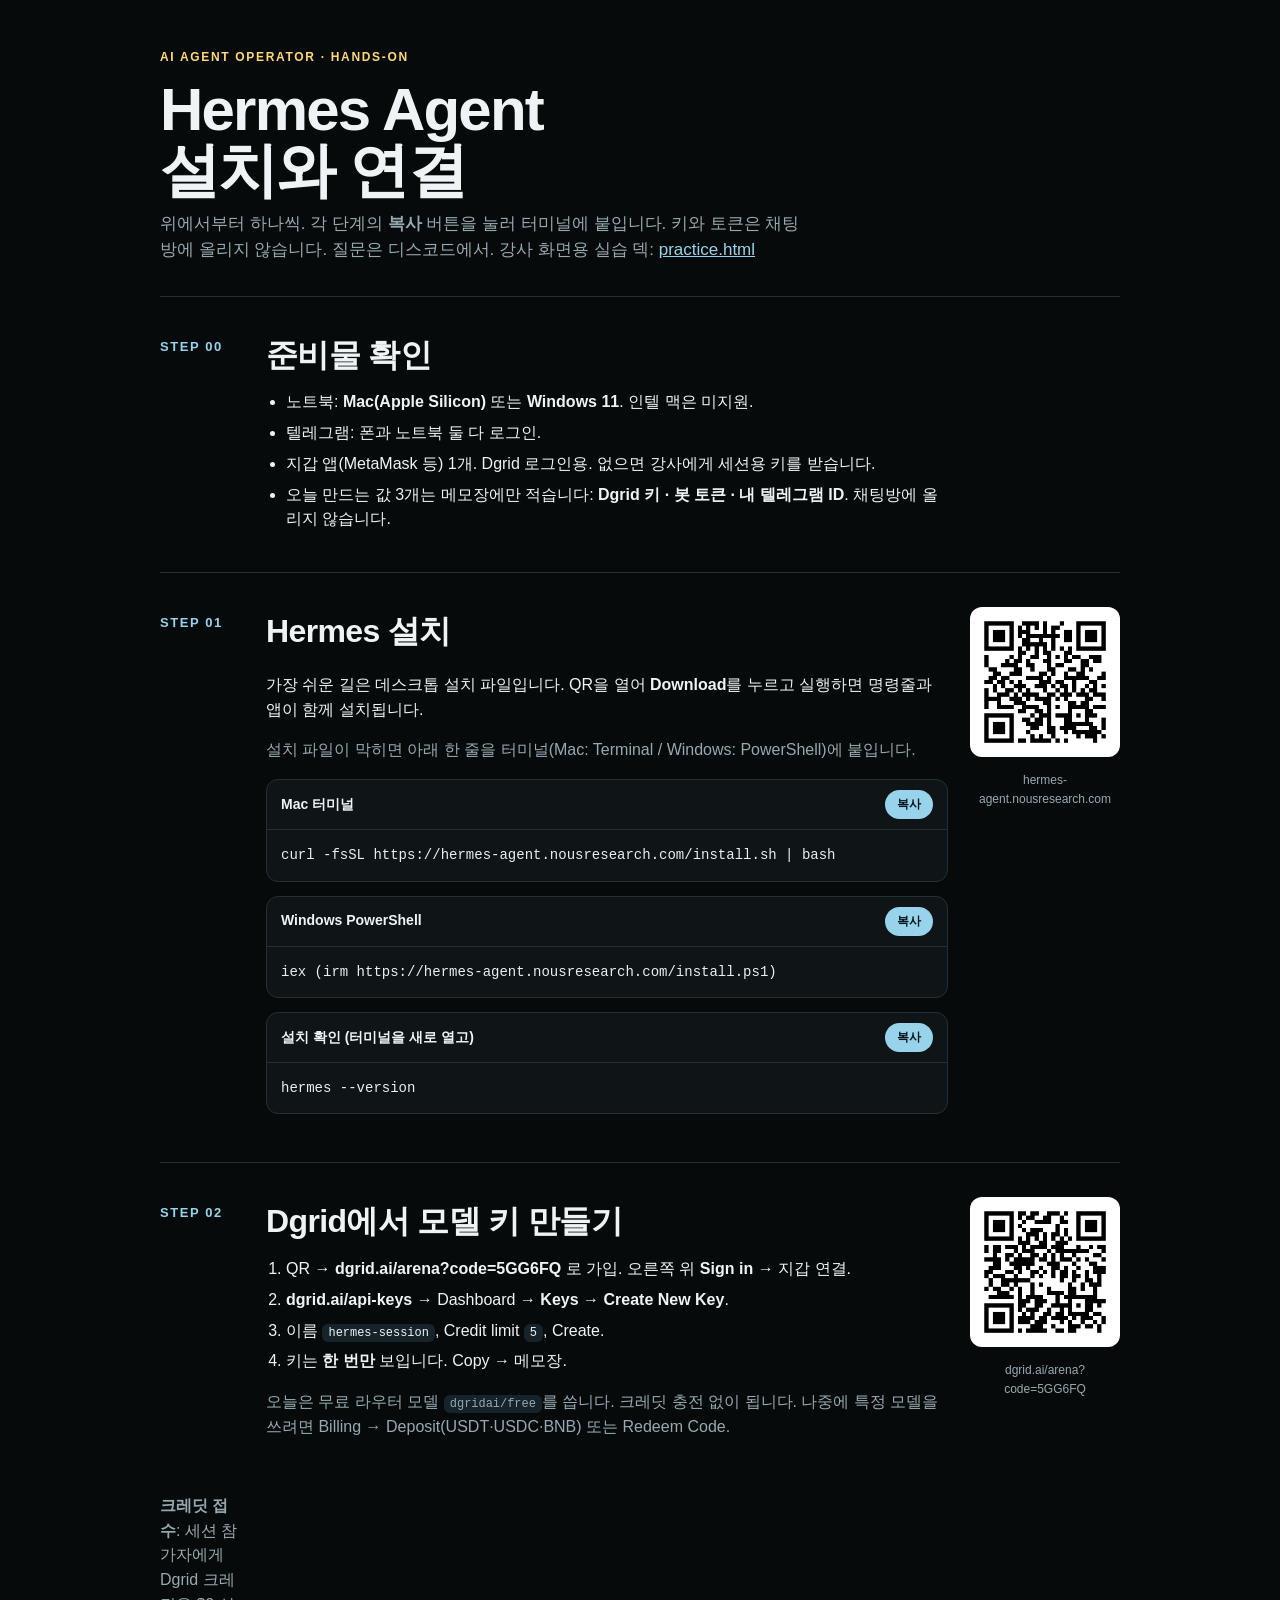
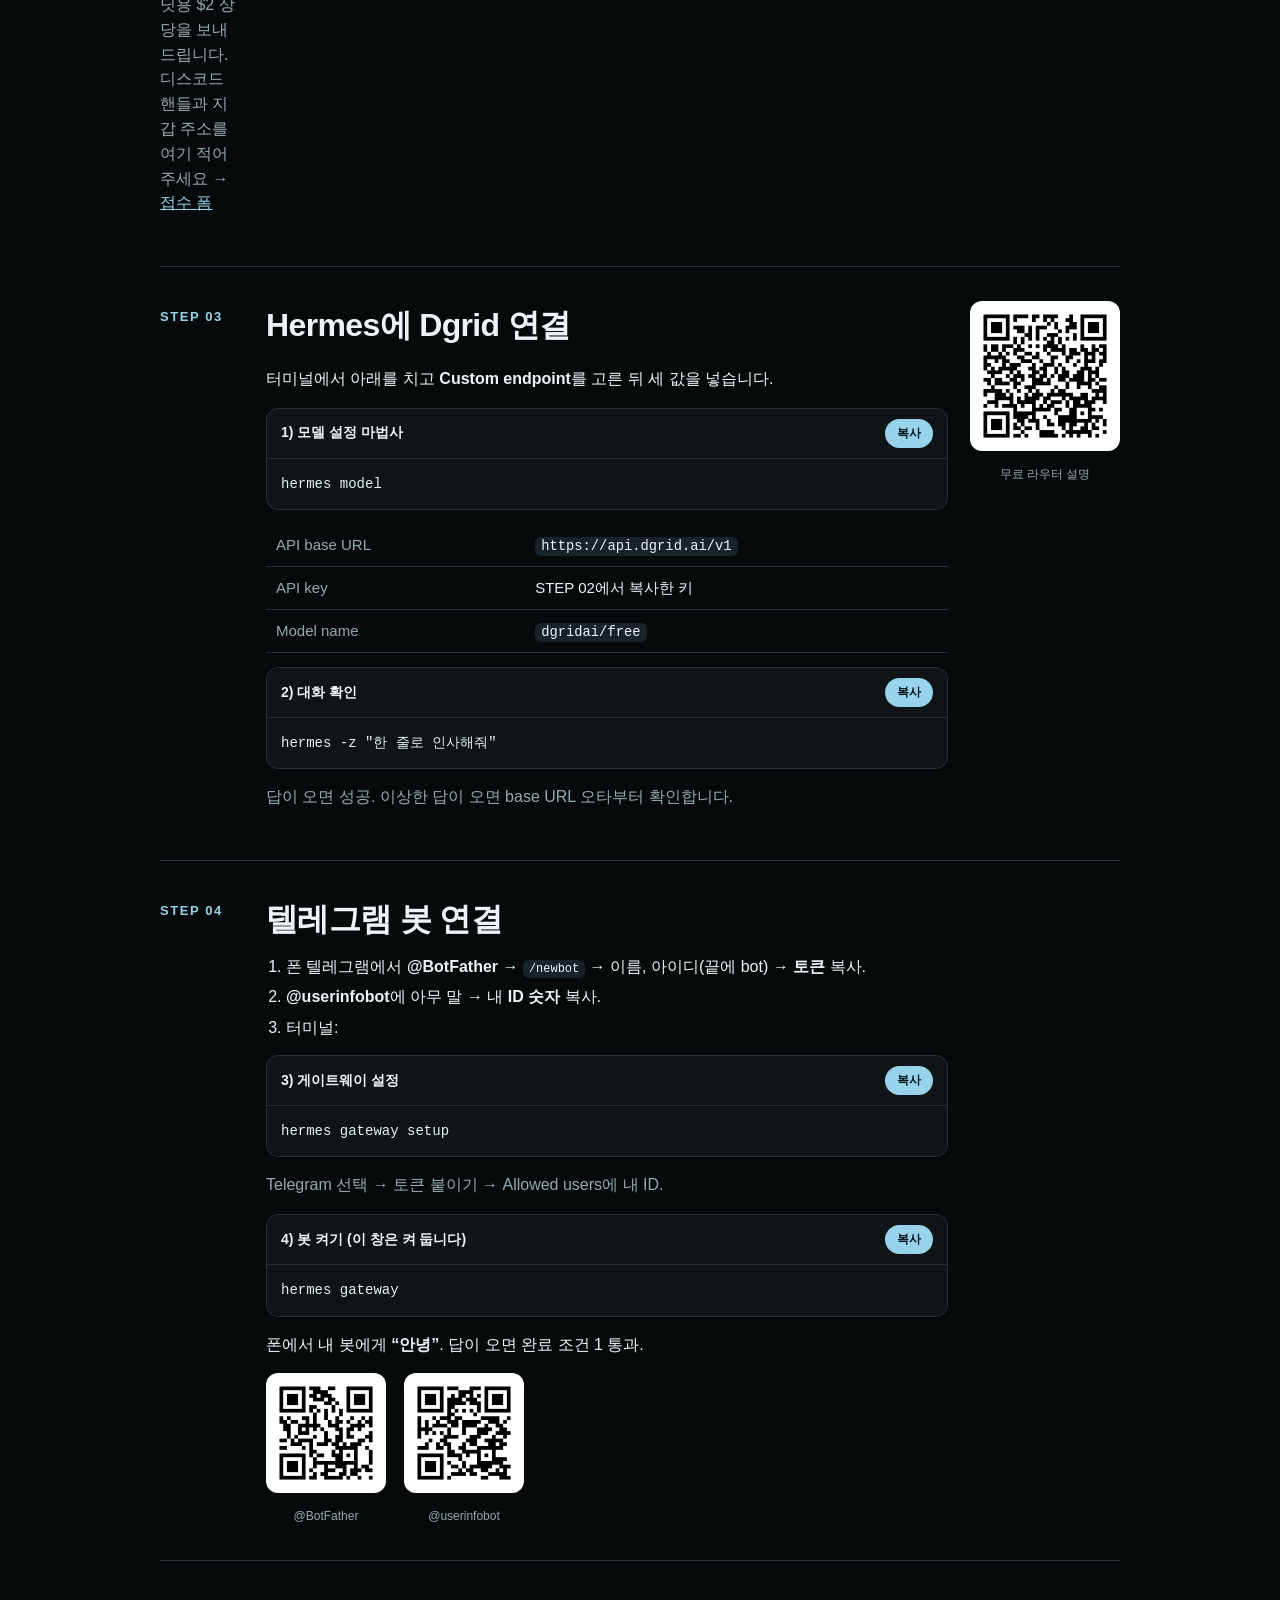
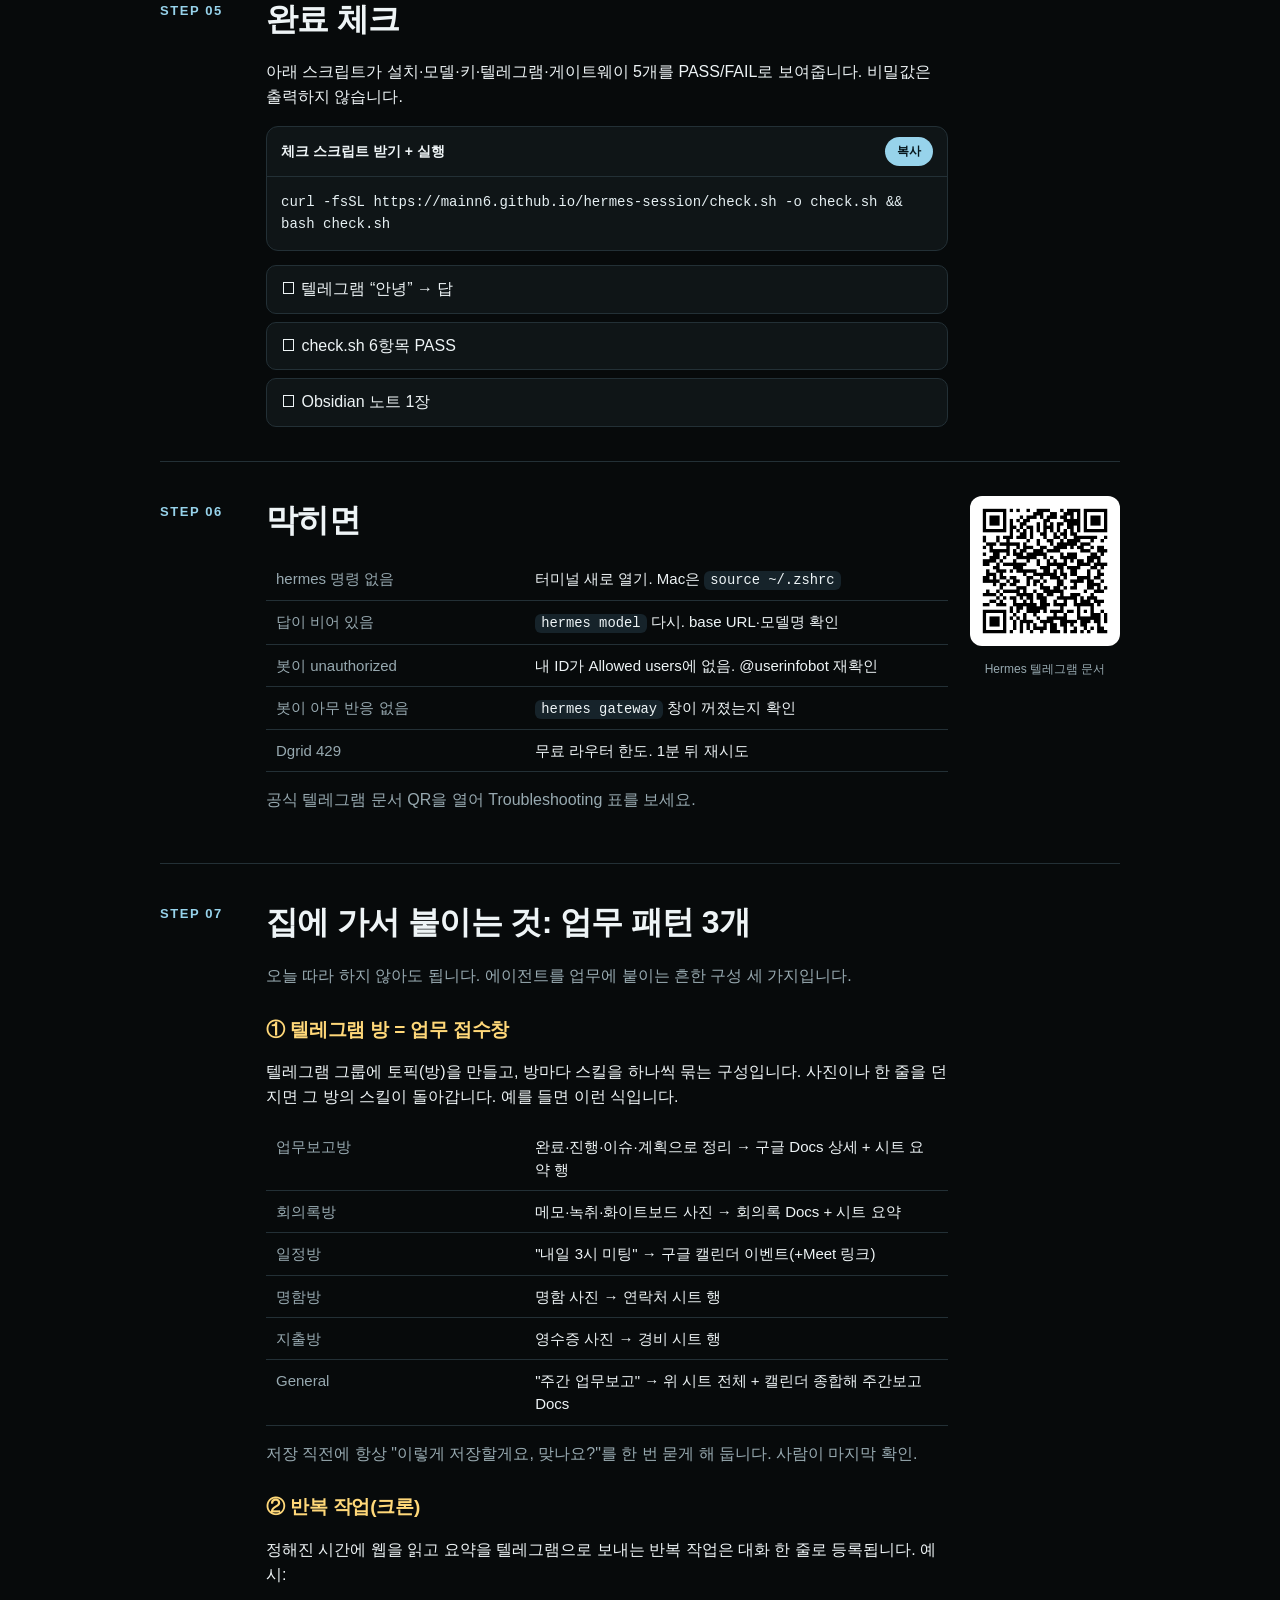
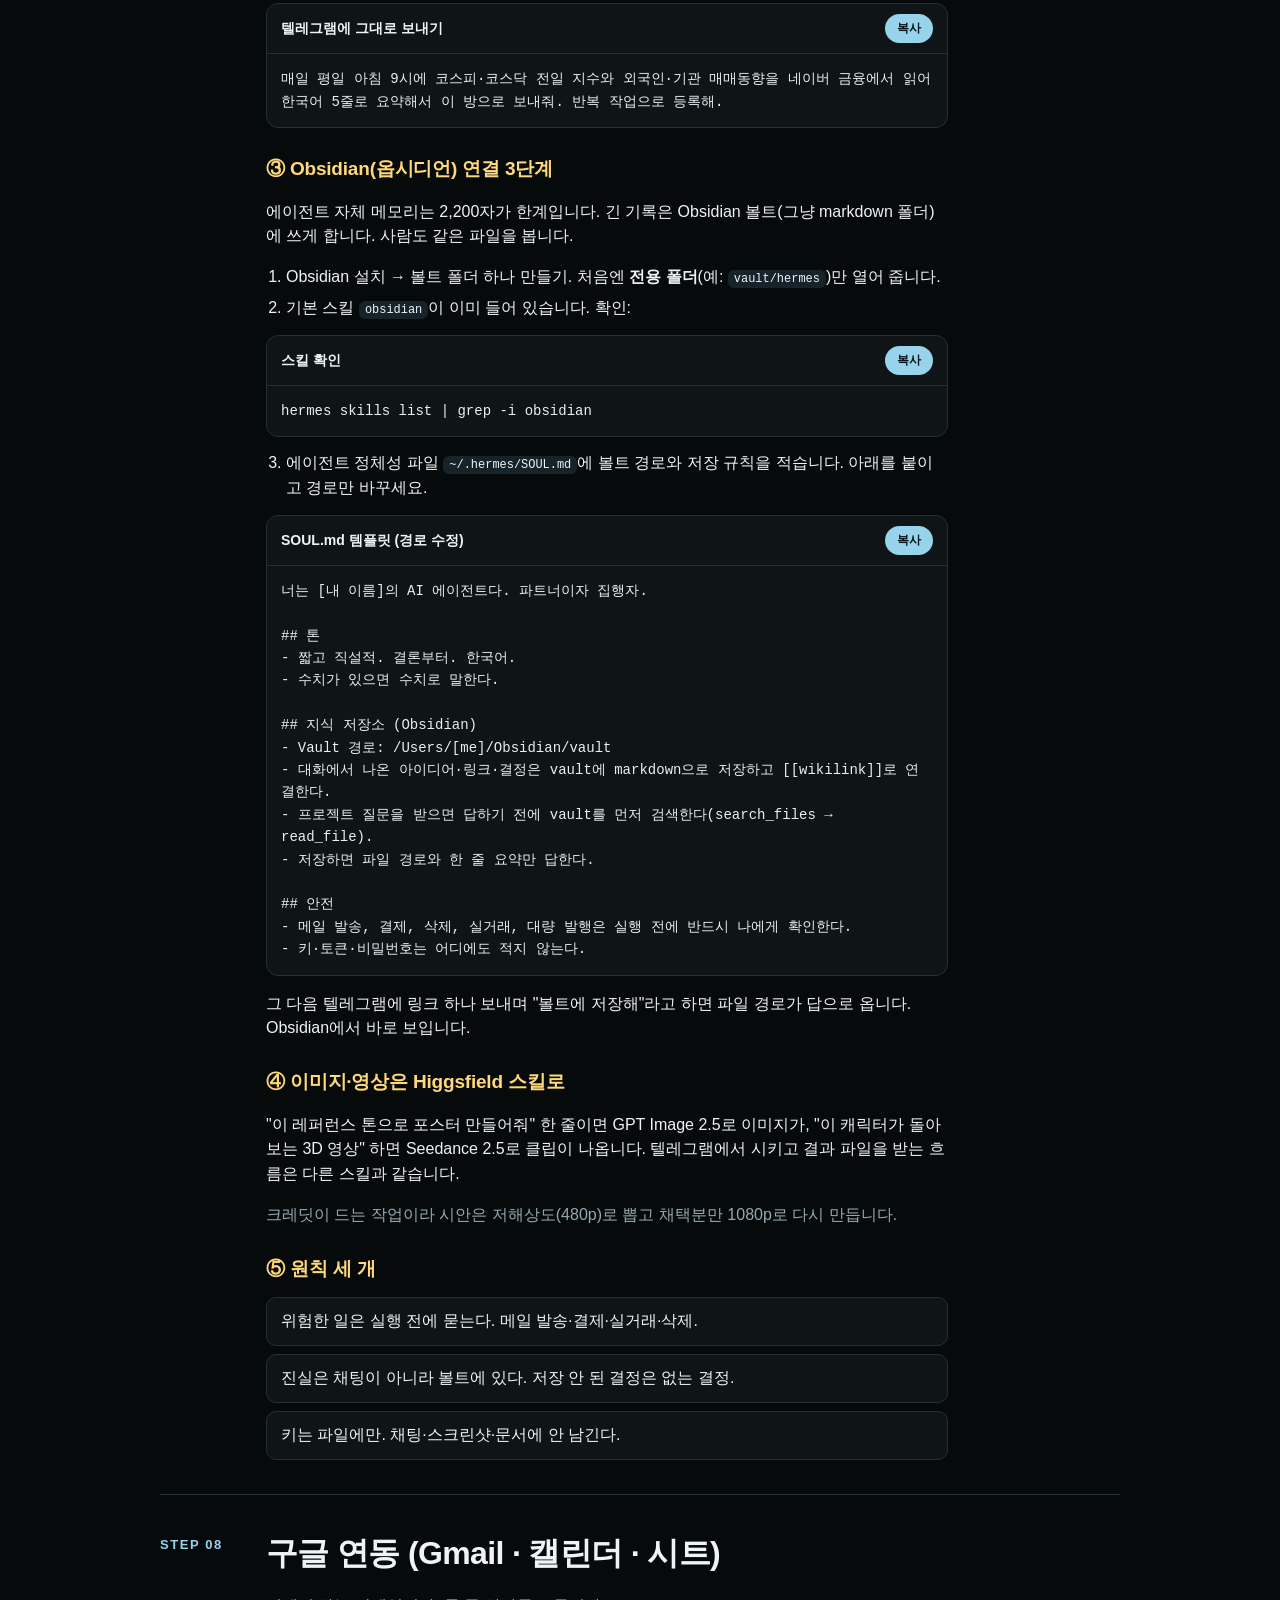
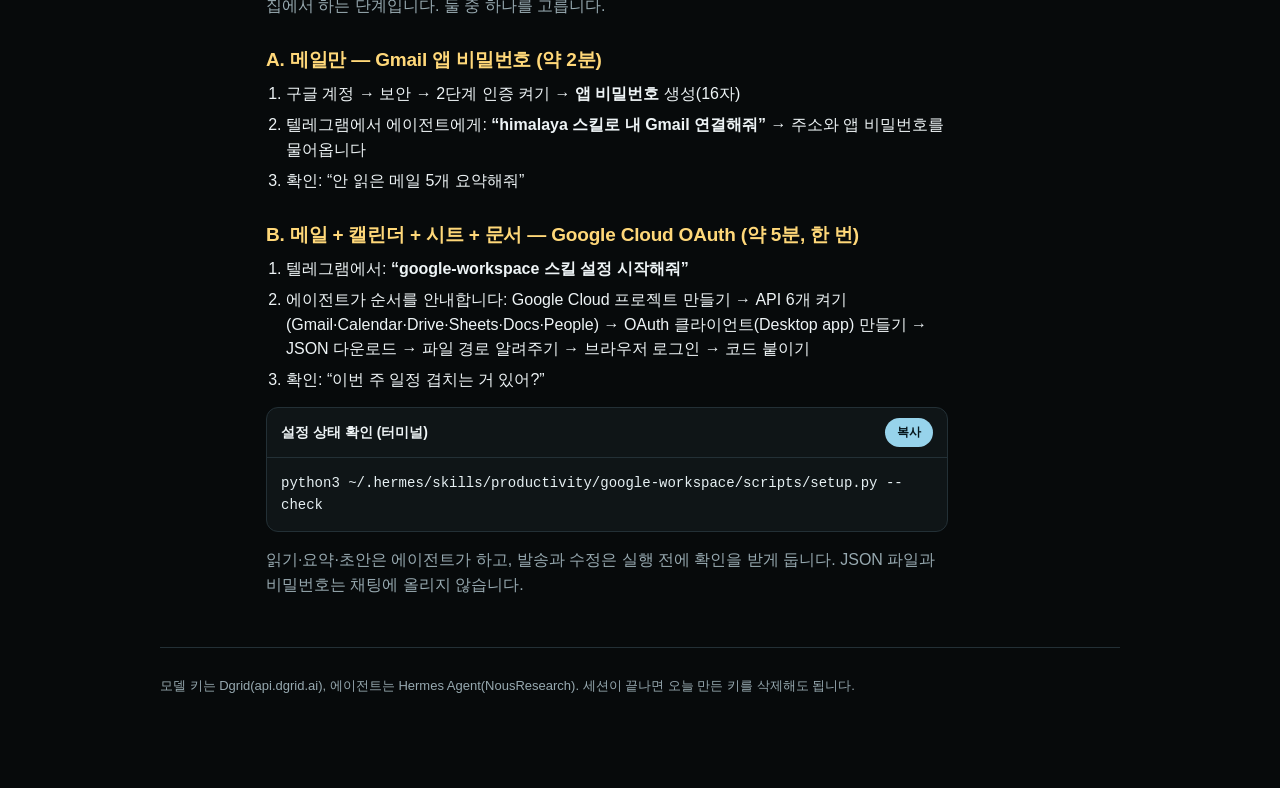
==== commit 2656611a: "Dgrid credit form link" ====
--- a/index.html
+++ b/index.html
@@ -21,7 +21,7 @@
 h3{margin:26px 0 8px;font-size:19px;letter-spacing:-.01em;color:var(--acc2)}
 </style></head><body><main>
 <header><div class="eyebrow">AI Agent Operator · hands-on</div><h1>Hermes Agent<br>설치와 연결</h1><p>위에서부터 하나씩. 각 단계의 <b>복사</b> 버튼을 눌러 터미널에 붙입니다. 키와 토큰은 채팅방에 올리지 않습니다. 질문은 디스코드에서. 강사 화면용 실습 덱: <a href="practice.html" style="color:var(--acc)">practice.html</a></p></header>
-<section class="step" id="step0"><div class="num">STEP 00</div><div class="body"><h2>준비물 확인</h2><ul><li>노트북: <b>Mac(Apple Silicon)</b> 또는 <b>Windows 11</b>. 인텔 맥은 미지원.</li><li>텔레그램: 폰과 노트북 둘 다 로그인.</li><li>지갑 앱(MetaMask 등) 1개. Dgrid 로그인용. 없으면 강사에게 세션용 키를 받습니다.</li><li>오늘 만드는 값 3개는 메모장에만 적습니다: <b>Dgrid 키 · 봇 토큰 · 내 텔레그램 ID</b>. 채팅방에 올리지 않습니다.</li></ul></div></section><section class="step" id="step1"><div class="num">STEP 01</div><div class="body"><h2>Hermes 설치</h2><p>가장 쉬운 길은 데스크톱 설치 파일입니다. QR을 열어 <b>Download</b>를 누르고 실행하면 명령줄과 앱이 함께 설치됩니다.</p><p class="muted">설치 파일이 막히면 아래 한 줄을 터미널(Mac: Terminal / Windows: PowerShell)에 붙입니다.</p><div class="cmd"><div class="cmd-h"><strong>Mac 터미널</strong><button onclick="cp(this)">복사</button></div><pre>curl -fsSL https://hermes-agent.nousresearch.com/install.sh | bash</pre></div><div class="cmd"><div class="cmd-h"><strong>Windows PowerShell</strong><button onclick="cp(this)">복사</button></div><pre>iex (irm https://hermes-agent.nousresearch.com/install.ps1)</pre></div><div class="cmd"><div class="cmd-h"><strong>설치 확인 (터미널을 새로 열고)</strong><button onclick="cp(this)">복사</button></div><pre>hermes --version</pre></div></div><figure class="qr"><img src="[data-uri]" alt="QR"><figcaption>hermes-agent.nousresearch.com</figcaption></figure></section><section class="step" id="step2"><div class="num">STEP 02</div><div class="body"><h2>Dgrid에서 모델 키 만들기</h2><ol><li>QR → <b>dgrid.ai/arena?code=5GG6FQ</b> 로 가입. 오른쪽 위 <b>Sign in</b> → 지갑 연결.</li><li><b>dgrid.ai/api-keys</b> → Dashboard → <b>Keys</b> → <b>Create New Key</b>.</li><li>이름 <code>hermes-session</code>, Credit limit <code>5</code>, Create.</li><li>키는 <b>한 번만</b> 보입니다. Copy → 메모장.</li></ol><p class="muted">오늘은 무료 라우터 모델 <code>dgridai/free</code>를 씁니다. 크레딧 충전 없이 됩니다. 나중에 특정 모델을 쓰려면 Billing → Deposit(USDT·USDC·BNB) 또는 Redeem Code.</p></div><figure class="qr"><img src="[data-uri]" alt="QR"><figcaption>dgrid.ai/arena?code=5GG6FQ</figcaption></figure></section><section class="step" id="step3"><div class="num">STEP 03</div><div class="body"><h2>Hermes에 Dgrid 연결</h2><p>터미널에서 아래를 치고 <b>Custom endpoint</b>를 고른 뒤 세 값을 넣습니다.</p><div class="cmd"><div class="cmd-h"><strong>1) 모델 설정 마법사</strong><button onclick="cp(this)">복사</button></div><pre>hermes model</pre></div><table class="kv"><tr><td>API base URL</td><td><code>https://api.dgrid.ai/v1</code></td></tr><tr><td>API key</td><td>STEP 02에서 복사한 키</td></tr><tr><td>Model name</td><td><code>dgridai/free</code></td></tr></table><div class="cmd"><div class="cmd-h"><strong>2) 대화 확인</strong><button onclick="cp(this)">복사</button></div><pre>hermes -z "한 줄로 인사해줘"</pre></div><p class="muted">답이 오면 성공. 이상한 답이 오면 base URL 오타부터 확인합니다.</p></div><figure class="qr"><img src="[data-uri]" alt="QR"><figcaption>무료 라우터 설명</figcaption></figure></section><section class="step" id="step4"><div class="num">STEP 04</div><div class="body"><h2>텔레그램 봇 연결</h2><ol><li>폰 텔레그램에서 <b>@BotFather</b> → <code>/newbot</code> → 이름, 아이디(끝에 bot) → <b>토큰</b> 복사.</li><li><b>@userinfobot</b>에 아무 말 → 내 <b>ID 숫자</b> 복사.</li><li>터미널:</li></ol><div class="cmd"><div class="cmd-h"><strong>3) 게이트웨이 설정</strong><button onclick="cp(this)">복사</button></div><pre>hermes gateway setup</pre></div><p class="muted">Telegram 선택 → 토큰 붙이기 → Allowed users에 내 ID.</p><div class="cmd"><div class="cmd-h"><strong>4) 봇 켜기 (이 창은 켜 둡니다)</strong><button onclick="cp(this)">복사</button></div><pre>hermes gateway</pre></div><p>폰에서 내 봇에게 <b>“안녕”</b>. 답이 오면 완료 조건 1 통과.</p><div class="qr2"><figure><img src="[data-uri]"><figcaption>@BotFather</figcaption></figure><figure><img src="[data-uri]"><figcaption>@userinfobot</figcaption></figure></div></div></section><section class="step" id="step5"><div class="num">STEP 05</div><div class="body"><h2>완료 체크</h2><p>아래 스크립트가 설치·모델·키·텔레그램·게이트웨이 5개를 PASS/FAIL로 보여줍니다. 비밀값은 출력하지 않습니다.</p><div class="cmd"><div class="cmd-h"><strong>체크 스크립트 받기 + 실행</strong><button onclick="cp(this)">복사</button></div><pre>curl -fsSL https://mainn6.github.io/hermes-session/check.sh -o check.sh && bash check.sh</pre></div><div class="checklist"><div class="check">☐ 텔레그램 “안녕” → 답</div><div class="check">☐ check.sh 6항목 PASS</div><div class="check">☐ Obsidian 노트 1장</div></div></div></section><section class="step" id="step6"><div class="num">STEP 06</div><div class="body"><h2>막히면</h2><table class="kv"><tr><td>hermes 명령 없음</td><td>터미널 새로 열기. Mac은 <code>source ~/.zshrc</code></td></tr><tr><td>답이 비어 있음</td><td><code>hermes model</code> 다시. base URL·모델명 확인</td></tr><tr><td>봇이 unauthorized</td><td>내 ID가 Allowed users에 없음. @userinfobot 재확인</td></tr><tr><td>봇이 아무 반응 없음</td><td><code>hermes gateway</code> 창이 꺼졌는지 확인</td></tr><tr><td>Dgrid 429</td><td>무료 라우터 한도. 1분 뒤 재시도</td></tr></table><p class="muted">공식 텔레그램 문서 QR을 열어 Troubleshooting 표를 보세요.</p></div><figure class="qr"><img src="[data-uri]" alt="QR"><figcaption>Hermes 텔레그램 문서</figcaption></figure></section>
+<section class="step" id="step0"><div class="num">STEP 00</div><div class="body"><h2>준비물 확인</h2><ul><li>노트북: <b>Mac(Apple Silicon)</b> 또는 <b>Windows 11</b>. 인텔 맥은 미지원.</li><li>텔레그램: 폰과 노트북 둘 다 로그인.</li><li>지갑 앱(MetaMask 등) 1개. Dgrid 로그인용. 없으면 강사에게 세션용 키를 받습니다.</li><li>오늘 만드는 값 3개는 메모장에만 적습니다: <b>Dgrid 키 · 봇 토큰 · 내 텔레그램 ID</b>. 채팅방에 올리지 않습니다.</li></ul></div></section><section class="step" id="step1"><div class="num">STEP 01</div><div class="body"><h2>Hermes 설치</h2><p>가장 쉬운 길은 데스크톱 설치 파일입니다. QR을 열어 <b>Download</b>를 누르고 실행하면 명령줄과 앱이 함께 설치됩니다.</p><p class="muted">설치 파일이 막히면 아래 한 줄을 터미널(Mac: Terminal / Windows: PowerShell)에 붙입니다.</p><div class="cmd"><div class="cmd-h"><strong>Mac 터미널</strong><button onclick="cp(this)">복사</button></div><pre>curl -fsSL https://hermes-agent.nousresearch.com/install.sh | bash</pre></div><div class="cmd"><div class="cmd-h"><strong>Windows PowerShell</strong><button onclick="cp(this)">복사</button></div><pre>iex (irm https://hermes-agent.nousresearch.com/install.ps1)</pre></div><div class="cmd"><div class="cmd-h"><strong>설치 확인 (터미널을 새로 열고)</strong><button onclick="cp(this)">복사</button></div><pre>hermes --version</pre></div></div><figure class="qr"><img src="[data-uri]" alt="QR"><figcaption>hermes-agent.nousresearch.com</figcaption></figure></section><section class="step" id="step2"><div class="num">STEP 02</div><div class="body"><h2>Dgrid에서 모델 키 만들기</h2><ol><li>QR → <b>dgrid.ai/arena?code=5GG6FQ</b> 로 가입. 오른쪽 위 <b>Sign in</b> → 지갑 연결.</li><li><b>dgrid.ai/api-keys</b> → Dashboard → <b>Keys</b> → <b>Create New Key</b>.</li><li>이름 <code>hermes-session</code>, Credit limit <code>5</code>, Create.</li><li>키는 <b>한 번만</b> 보입니다. Copy → 메모장.</li></ol><p class="muted">오늘은 무료 라우터 모델 <code>dgridai/free</code>를 씁니다. 크레딧 충전 없이 됩니다. 나중에 특정 모델을 쓰려면 Billing → Deposit(USDT·USDC·BNB) 또는 Redeem Code.</p></div><figure class="qr"><img src="[data-uri]" alt="QR"><figcaption>dgrid.ai/arena?code=5GG6FQ</figcaption></figure><p class="muted"><b>크레딧 접수</b>: 세션 참가자에게 Dgrid 크레딧용 $2 상당을 보내드립니다. 디스코드 핸들과 지갑 주소를 여기 적어 주세요 → <a href="https://docs.google.com/forms/d/e/1FAIpQLSfLmwIRULESwOrsmAvVsrcKSy8TjH6ixYWc5YSs3PwsZyFmDA/viewform" style="color:var(--acc)">접수 폼</a></p></section><section class="step" id="step3"><div class="num">STEP 03</div><div class="body"><h2>Hermes에 Dgrid 연결</h2><p>터미널에서 아래를 치고 <b>Custom endpoint</b>를 고른 뒤 세 값을 넣습니다.</p><div class="cmd"><div class="cmd-h"><strong>1) 모델 설정 마법사</strong><button onclick="cp(this)">복사</button></div><pre>hermes model</pre></div><table class="kv"><tr><td>API base URL</td><td><code>https://api.dgrid.ai/v1</code></td></tr><tr><td>API key</td><td>STEP 02에서 복사한 키</td></tr><tr><td>Model name</td><td><code>dgridai/free</code></td></tr></table><div class="cmd"><div class="cmd-h"><strong>2) 대화 확인</strong><button onclick="cp(this)">복사</button></div><pre>hermes -z "한 줄로 인사해줘"</pre></div><p class="muted">답이 오면 성공. 이상한 답이 오면 base URL 오타부터 확인합니다.</p></div><figure class="qr"><img src="[data-uri]" alt="QR"><figcaption>무료 라우터 설명</figcaption></figure></section><section class="step" id="step4"><div class="num">STEP 04</div><div class="body"><h2>텔레그램 봇 연결</h2><ol><li>폰 텔레그램에서 <b>@BotFather</b> → <code>/newbot</code> → 이름, 아이디(끝에 bot) → <b>토큰</b> 복사.</li><li><b>@userinfobot</b>에 아무 말 → 내 <b>ID 숫자</b> 복사.</li><li>터미널:</li></ol><div class="cmd"><div class="cmd-h"><strong>3) 게이트웨이 설정</strong><button onclick="cp(this)">복사</button></div><pre>hermes gateway setup</pre></div><p class="muted">Telegram 선택 → 토큰 붙이기 → Allowed users에 내 ID.</p><div class="cmd"><div class="cmd-h"><strong>4) 봇 켜기 (이 창은 켜 둡니다)</strong><button onclick="cp(this)">복사</button></div><pre>hermes gateway</pre></div><p>폰에서 내 봇에게 <b>“안녕”</b>. 답이 오면 완료 조건 1 통과.</p><div class="qr2"><figure><img src="[data-uri]"><figcaption>@BotFather</figcaption></figure><figure><img src="[data-uri]"><figcaption>@userinfobot</figcaption></figure></div></div></section><section class="step" id="step5"><div class="num">STEP 05</div><div class="body"><h2>완료 체크</h2><p>아래 스크립트가 설치·모델·키·텔레그램·게이트웨이 5개를 PASS/FAIL로 보여줍니다. 비밀값은 출력하지 않습니다.</p><div class="cmd"><div class="cmd-h"><strong>체크 스크립트 받기 + 실행</strong><button onclick="cp(this)">복사</button></div><pre>curl -fsSL https://mainn6.github.io/hermes-session/check.sh -o check.sh && bash check.sh</pre></div><div class="checklist"><div class="check">☐ 텔레그램 “안녕” → 답</div><div class="check">☐ check.sh 6항목 PASS</div><div class="check">☐ Obsidian 노트 1장</div></div></div></section><section class="step" id="step6"><div class="num">STEP 06</div><div class="body"><h2>막히면</h2><table class="kv"><tr><td>hermes 명령 없음</td><td>터미널 새로 열기. Mac은 <code>source ~/.zshrc</code></td></tr><tr><td>답이 비어 있음</td><td><code>hermes model</code> 다시. base URL·모델명 확인</td></tr><tr><td>봇이 unauthorized</td><td>내 ID가 Allowed users에 없음. @userinfobot 재확인</td></tr><tr><td>봇이 아무 반응 없음</td><td><code>hermes gateway</code> 창이 꺼졌는지 확인</td></tr><tr><td>Dgrid 429</td><td>무료 라우터 한도. 1분 뒤 재시도</td></tr></table><p class="muted">공식 텔레그램 문서 QR을 열어 Troubleshooting 표를 보세요.</p></div><figure class="qr"><img src="[data-uri]" alt="QR"><figcaption>Hermes 텔레그램 문서</figcaption></figure></section>
 <section class="step" id="step7"><div class="num">STEP 07</div><div class="body"><h2>집에 가서 붙이는 것: 업무 패턴 3개</h2>
 <p class="muted">오늘 따라 하지 않아도 됩니다. 에이전트를 업무에 붙이는 흔한 구성 세 가지입니다.</p>
 <h3>① 텔레그램 방 = 업무 접수창</h3>
